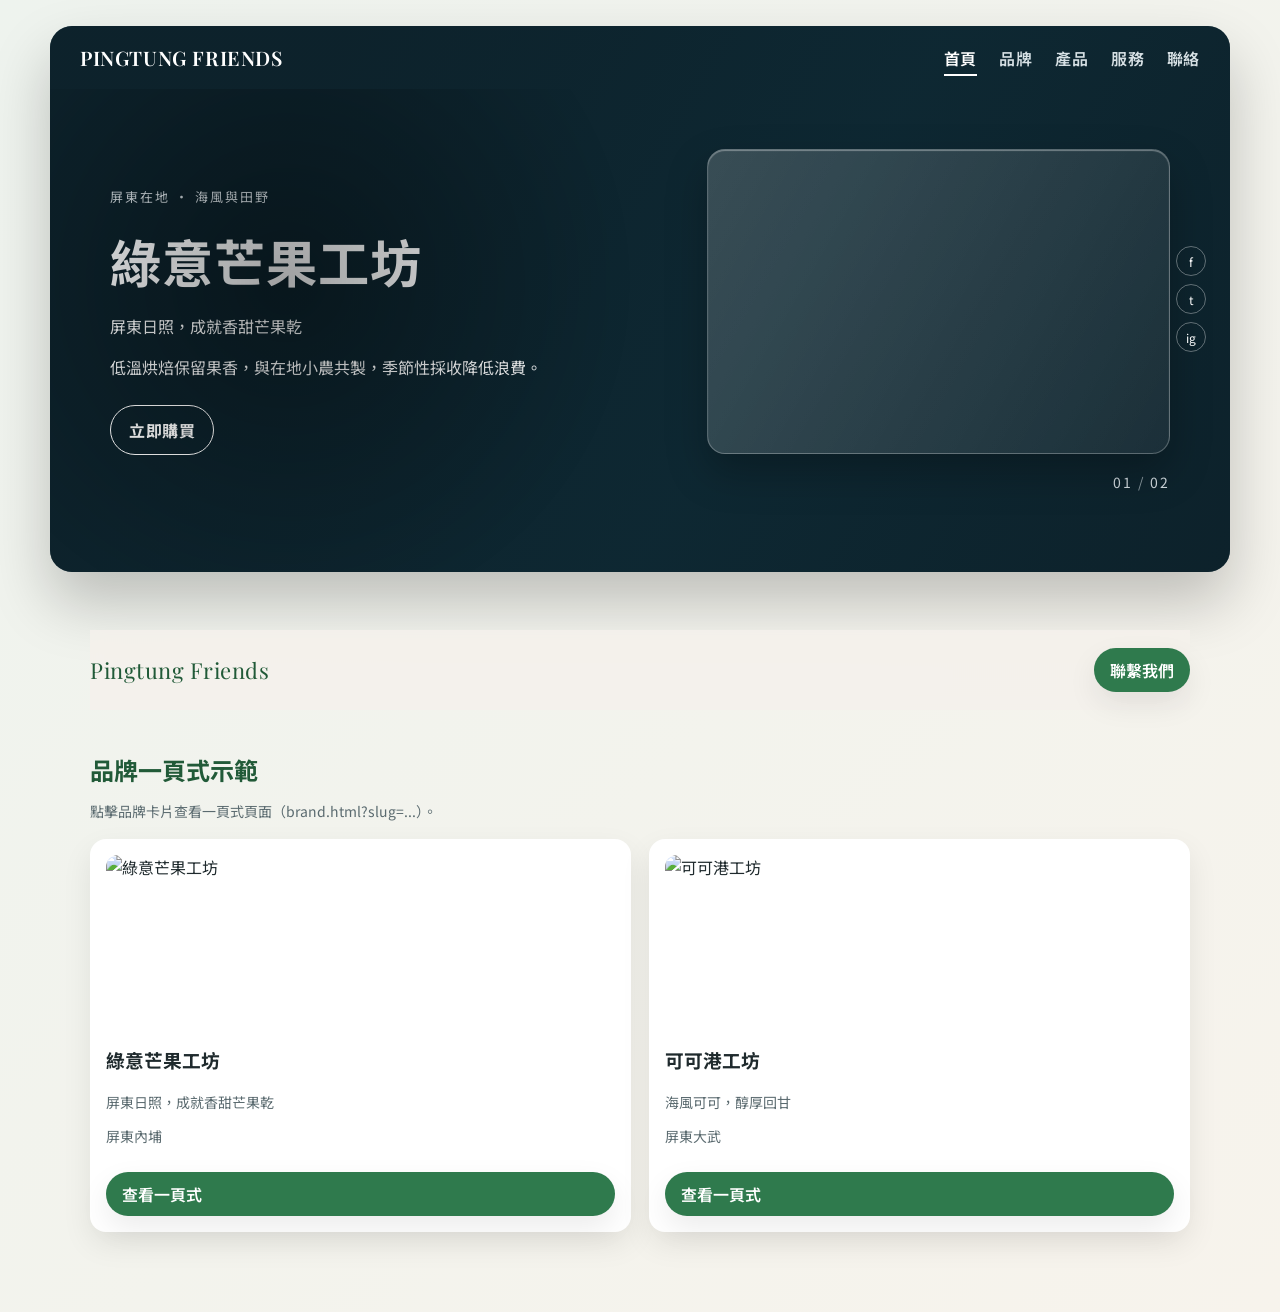
==== index.html @ f51391be "第一版上線" ====
<!DOCTYPE html>
<html lang="zh-Hant">
<head>
  <meta charset="UTF-8" />
  <meta name="viewport" content="width=device-width, initial-scale=1.0" />
  <title>品牌列表｜示範</title>
  <link rel="stylesheet" href="style.css" />
</head>
<body data-page="index">
  <section class="hero-showcase">
    <div class="nav">
      <div class="brand">Pingtung Friends</div>
      <nav>
        <a href="#" class="active">首頁</a>
        <a href="#">品牌</a>
        <a href="#">產品</a>
        <a href="#">服務</a>
        <a href="#">聯絡</a>
      </nav>
      <div class="burger" aria-label="menu"><span></span><span></span><span></span></div>
    </div>
    <div class="hero-shell">
      <div>
        <p class="kicker">屏東在地 · 海風與田野</p>
        <h1 class="hero-brand">品牌名稱</h1>
        <p class="hero-tagline">品牌標語</p>
        <p class="lede hero-story">品牌故事簡述</p>
        <a class="ghost-btn hero-cta" href="#" target="_blank" rel="noopener">立即品嚐</a>
      </div>
      <div>
        <div class="glass-panel">
          <div class="hero-big-text"></div>
        </div>
        <div class="hero-pager">01 <span>/</span> 02</div>
      </div>
    </div>
    <div class="hero-social">
      <a href="#" aria-label="facebook">f</a>
      <a href="#" aria-label="twitter">t</a>
      <a href="#" aria-label="instagram">ig</a>
    </div>
  </section>
  <div class="container">
    <header>
      <div class="logo">Pingtung Friends</div>
      <a class="btn-primary" href="https://line.me">聯繫我們</a>
    </header>

    <section class="section">
      <h2>品牌一頁式示範</h2>
      <p class="small">點擊品牌卡片查看一頁式頁面（brand.html?slug=...）。</p>
      <div class="brand-list"></div>
    </section>
  </div>
  <script src="app.js"></script>
</body>
</html>
---- style.css ----
@import url('https://fonts.googleapis.com/css2?family=Noto+Sans+TC:wght@400;500;700&family=Playfair+Display:wght@600&display=swap');

:root {
  --bg: #f4f1eb;
  --leaf: #2f7a4d;
  --leaf-dark: #215a38;
  --sun: #f7c566;
  --text: #1f2a2d;
  --muted: #5a6a6f;
  --card: #ffffff;
  --shadow: 0 12px 30px rgba(0,0,0,0.08);
}

* { box-sizing: border-box; }

body {
  margin: 0;
  font-family: 'Noto Sans TC', system-ui, -apple-system, sans-serif;
  color: var(--text);
  background: linear-gradient(135deg, #eef3ee 0%, #f7f3ec 100%);
}

.hero-showcase {
  width: min(1180px, 96vw);
  margin: 26px auto;
  border-radius: 22px;
  overflow: hidden;
  position: relative;
  color: var(--hero-text, #f6f8f9);
  box-shadow: 0 30px 60px rgba(0,0,0,0.22);
  background: #0f2f3b;
  --hero-bg: url('https://images.unsplash.com/photo-1507525428034-b723cf961d3e?auto=format&fit=crop&w=1600&q=80');
  --hero-text: #f6f8f9;
  --hero-muted: #cfd8dd;
  --hero-ov-boost: 0;
}

.hero-showcase::before {
  content: '';
  position: absolute;
  inset: 0;
  background-image: var(--hero-bg);
  background-size: cover;
  background-position: center;
  transform: scale(1.02);
  filter: saturate(1.05) contrast(1.05);
}

.hero-showcase::after {
  content: '';
  position: absolute;
  inset: 0;
  background: linear-gradient(
    120deg,
    rgba(12,28,36, calc(0.68 + var(--hero-ov-boost))) 20%,
    rgba(12,28,36, calc(0.38 + var(--hero-ov-boost))) 60%,
    rgba(12,28,36, calc(0.70 + var(--hero-ov-boost)))
  );
}

.hero-showcase .nav {
  position: relative;
  z-index: 2;
  display: flex;
  align-items: center;
  justify-content: space-between;
  padding: 18px 30px;
  color: var(--hero-muted);
  letter-spacing: 0.6px;
  text-transform: uppercase;
  font-weight: 600;
}

.hero-showcase nav a {
  color: #d6e0e4;
  text-decoration: none;
  margin-left: 18px;
  transition: color 0.2s ease;
}

.hero-showcase nav a.active { color: #fff; border-bottom: 2px solid #fff; padding-bottom: 4px; }
.hero-showcase nav a:hover { color: #fff; }

.hero-showcase .brand { font-family: 'Playfair Display', serif; font-size: 20px; color: #fff; }

.hero-shell {
  position: relative;
  z-index: 2;
  display: grid;
  grid-template-columns: 1.1fr 0.9fr;
  gap: 30px;
  padding: 60px 60px 80px;
  align-items: center;
}

.hero-shell::before {
  content: '';
  position: absolute;
  inset: 0;
  background: radial-gradient(circle at 20% 40%, rgba(0,0,0,0.35), transparent 35%);
  pointer-events: none;
  mix-blend-mode: multiply;
}

.glass-panel {
  position: relative;
  padding: 12px 16px;
  border-radius: 18px;
  background: linear-gradient(120deg, rgba(255,255,255,0.18), rgba(255,255,255,0.06));
  border: 1px solid rgba(255,255,255,0.25);
  box-shadow: 0 18px 40px rgba(0,0,0,0.25), inset 0 1px 1px rgba(255,255,255,0.35);
  backdrop-filter: blur(12px) saturate(140%);
}

.hero-shell .kicker {
  text-transform: uppercase;
  letter-spacing: 2px;
  font-size: 13px;
  color: var(--hero-muted);
  margin: 0 0 18px;
}

.hero-shell h1 {
  font-size: clamp(36px, 4vw, 52px);
  letter-spacing: 1px;
  margin: 0 0 16px;
}

.hero-shell .lede {
  margin: 0 0 24px;
  line-height: 1.7;
  color: var(--hero-text);
}

.ghost-btn {
  display: inline-flex;
  align-items: center;
  gap: 10px;
  padding: 12px 18px;
  border: 1.5px solid #fff;
  color: #fff;
  text-decoration: none;
  border-radius: 999px;
  font-weight: 700;
  letter-spacing: 0.5px;
  transition: all 0.2s ease;
}

.ghost-btn:hover { background: rgba(255,255,255,0.08); }

.hero-big-text {
  font-size: clamp(58px, 8vw, 98px);
  font-weight: 800;
  line-height: 0.95;
  text-align: right;
  letter-spacing: 1px;
}

.hero-big-text span {
  display: block;
  background-image: var(--hero-bg);
  background-size: cover;
  background-position: center;
  -webkit-background-clip: text;
  color: transparent;
  filter: drop-shadow(0 0 8px rgba(0,0,0,0.35));
  mix-blend-mode: screen;
}

.hero-pager {
  margin-top: 18px;
  color: var(--hero-muted);
  font-size: 14px;
  letter-spacing: 2px;
  text-align: right;
}

.hero-pager span { opacity: 0.6; }

.hero-social {
  position: absolute;
  right: 24px;
  top: 50%;
  transform: translateY(-50%);
  display: grid;
  gap: 8px;
  z-index: 2;
}

.hero-social a {
  width: 30px;
  height: 30px;
  border-radius: 50%;
  border: 1px solid rgba(255,255,255,0.35);
  color: #fff;
  display: grid;
  place-items: center;
  text-decoration: none;
  font-size: 12px;
  transition: background 0.2s ease, color 0.2s ease;
}

.hero-social a:hover { background: rgba(255,255,255,0.18); color: #fff; }

.hero-showcase.hero-bright {
  --hero-ov-boost: 0.18;
}

.burger { display: none; gap: 4px; flex-direction: column; cursor: pointer; }
.burger span { width: 20px; height: 2px; background: #fff; display: block; }

@media (max-width: 900px) {
  .hero-shell { grid-template-columns: 1fr; padding: 48px 32px 70px; }
  .hero-big-text { text-align: left; }
  .hero-social { right: 16px; top: auto; bottom: 24px; transform: none; grid-auto-flow: column; }
  .hero-showcase nav { display: none; }
  .burger { display: flex; }
}

@media (max-width: 560px) {
  .hero-showcase { border-radius: 14px; }
  .hero-shell { padding: 42px 24px 60px; }
  .hero-shell h1 { font-size: 34px; }
  .hero-big-text { font-size: 64px; }
}

.container {
  width: min(1100px, 92vw);
  margin: 0 auto;
  padding: 32px 0 80px;
}

header {
  padding: 18px 0;
  display: flex;
  justify-content: space-between;
  align-items: center;
  position: sticky;
  top: 0;
  background: rgba(244, 241, 235, 0.9);
  backdrop-filter: blur(6px);
  z-index: 10;
}

.logo {
  font-family: 'Playfair Display', serif;
  font-size: 22px;
  letter-spacing: 0.5px;
  color: var(--leaf-dark);
}

.btn-primary {
  background: var(--leaf);
  color: #fff;
  padding: 10px 16px;
  border-radius: 999px;
  text-decoration: none;
  font-weight: 600;
  box-shadow: var(--shadow);
}

.hero {
  position: relative;
  border-radius: 20px;
  overflow: hidden;
  min-height: 320px;
  display: grid;
  grid-template-columns: 1.1fr 0.9fr;
  align-items: center;
  background: #d7e7d7;
  --hero-text: #fff;
  --hero-muted: #e7edf0;
  --hero-ov-boost: 0;
}

.hero::before {
  content: '';
  position: absolute;
  inset: 0;
  background: linear-gradient(
    120deg,
    rgba(33,90,56, calc(0.72 + var(--hero-ov-boost))) ,
    rgba(33,90,56, calc(0.28 + var(--hero-ov-boost)))
  );
}

.hero img {
  position: absolute;
  inset: 0;
  width: 100%;
  height: 100%;
  object-fit: cover;
}

.hero .content {
  position: relative;
  color: var(--hero-text);
  padding: 38px;
  max-width: 620px;
  width: 100%;
}

.hero h1 {
  margin: 0 0 12px;
  font-size: 40px;
  letter-spacing: 1px;
}

.hero p { margin: 0 0 16px; font-size: 18px; line-height: 1.6; }

.hero .big-text {
  font-size: clamp(52px, 7vw, 86px);
  font-weight: 800;
  line-height: 0.95;
  text-align: right;
}

.hero .big-text span {
  display: block;
  color: var(--hero-text);
  letter-spacing: 1px;
  filter: drop-shadow(0 0 6px rgba(0,0,0,0.28));
}

.hero .content::before {
  content: '';
  position: absolute;
  inset: 0;
  background: radial-gradient(circle at 20% 40%, rgba(0,0,0,0.28), transparent 38%);
  pointer-events: none;
  mix-blend-mode: multiply;
}

.hero.hero-bright {
  --hero-ov-boost: 0.25;
}

.badges {
  display: flex;
  gap: 10px;
  flex-wrap: wrap;
}

.badge {
  background: rgba(255,255,255,0.12);
  color: #fff;
  padding: 6px 12px;
  border-radius: 999px;
  font-size: 13px;
  border: 1px solid rgba(255,255,255,0.25);
}

.section {
  margin-top: 42px;
}

.section h2 {
  font-size: 24px;
  margin-bottom: 12px;
  color: var(--leaf-dark);
}

.grid {
  display: grid;
  grid-template-columns: repeat(auto-fit, minmax(240px, 1fr));
  gap: 16px;
}

.card {
  background: var(--card);
  border-radius: 16px;
  padding: 16px;
  box-shadow: var(--shadow);
}

.card img {
  width: 100%;
  height: 160px;
  object-fit: cover;
  border-radius: 12px;
}

.card h3 { margin: 12px 0 8px; font-size: 18px; }

.card p { margin: 0 0 8px; color: var(--muted); line-height: 1.5; }

.price { font-weight: 700; color: var(--leaf-dark); }

.video-list { display: grid; gap: 12px; }

.video-item { padding: 12px; background: #fff; border-radius: 12px; box-shadow: var(--shadow); }

.video-item a { color: var(--leaf-dark); font-weight: 600; text-decoration: none; }

.faq-item { padding: 12px 14px; background: #fff; border-radius: 12px; box-shadow: var(--shadow); margin-bottom: 8px; }

.faq-item strong { display: block; margin-bottom: 6px; color: var(--leaf-dark); }

.footer-cta {
  position: fixed;
  bottom: 16px;
  right: 16px;
  background: var(--leaf);
  color: #fff;
  padding: 14px 18px;
  border-radius: 14px;
  text-decoration: none;
  font-weight: 700;
  box-shadow: var(--shadow);
}

.brand-list {
  display: grid;
  grid-template-columns: repeat(auto-fit, minmax(260px, 1fr));
  gap: 18px;
  margin-top: 18px;
}

.brand-card {
  background: #fff;
  border-radius: 16px;
  padding: 16px;
  box-shadow: var(--shadow);
  display: grid;
  gap: 12px;
}

.brand-card img { width: 100%; height: 160px; object-fit: cover; border-radius: 12px; }

.small { color: var(--muted); font-size: 14px; }

@media (max-width: 640px) {
  .hero h1 { font-size: 30px; }
  .hero { grid-template-columns: 1fr; }
  .hero .big-text { text-align: left; font-size: 56px; }
  header { position: sticky; padding: 12px 0; }
  .container { padding: 20px 0 70px; }
  .grid { grid-template-columns: repeat(auto-fit, minmax(200px, 1fr)); }
}
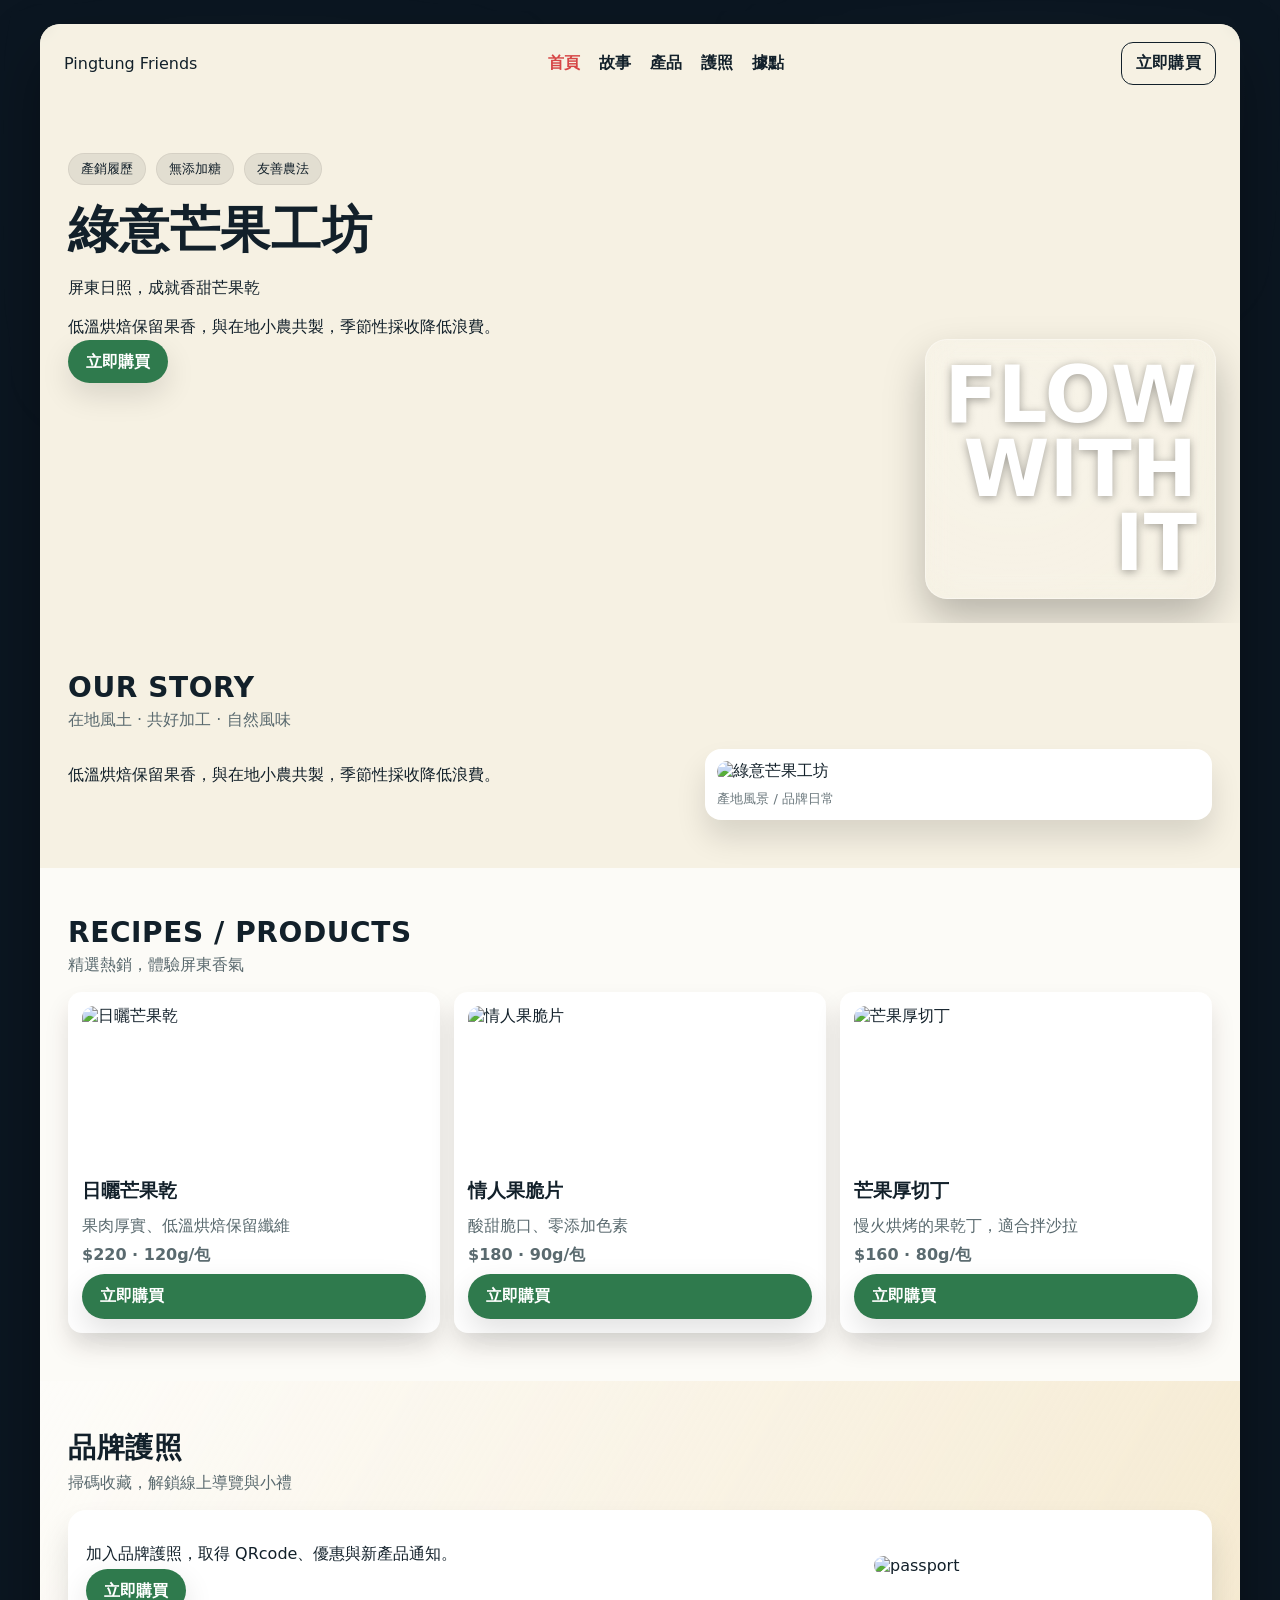
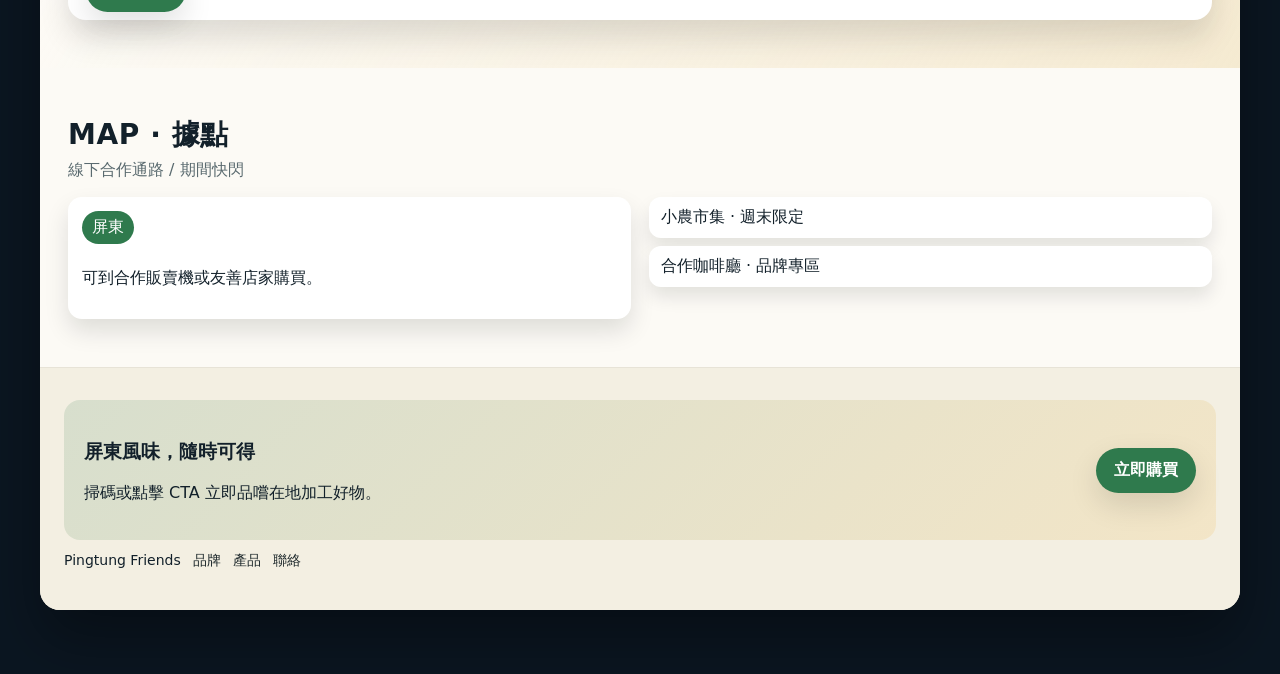
==== commit 3d9a90cc: "改成單品牌長卷式 Landing Page，套用植物裝飾、紙質感與 liquid glass 文字背板 * index.html: 全新結構（Hero + Story + 精選產品最多 3 項 + 護" ====
--- a/index.html
+++ b/index.html
@@ -6,51 +6,107 @@
   <title>品牌列表｜示範</title>
   <link rel="stylesheet" href="style.css" />
 </head>
-<body data-page="index">
-  <section class="hero-showcase">
-    <div class="nav">
-      <div class="brand">Pingtung Friends</div>
+<body data-page="landing">
+  <div class="page-bg"></div>
+  <div class="page-shell">
+    <img class="leaf-decor leaf-left" src="https://images.unsplash.com/photo-1501004318641-b39e6451bec6?auto=format&fit=crop&w=600&q=60" alt="" />
+    <img class="leaf-decor leaf-right" src="https://images.unsplash.com/photo-1501004318641-b39e6451bec6?auto=format&fit=crop&w=600&q=60" alt="" />
+    <img class="leaf-decor leaf-top" src="https://images.unsplash.com/photo-1501004318641-b39e6451bec6?auto=format&fit=crop&w=400&q=60" alt="" />
+    <header class="lp-nav">
+      <div class="logo">Pingtung Friends</div>
       <nav>
         <a href="#" class="active">首頁</a>
+        <a href="#story">故事</a>
+        <a href="#products">產品</a>
+        <a href="#passport">護照</a>
+        <a href="#map">據點</a>
+      </nav>
+      <a class="ghost-btn hero-cta" href="#" target="_blank" rel="noopener">立即行動</a>
+    </header>
+
+    <section class="lp-hero">
+      <div class="hero-bg" aria-hidden="true"></div>
+      <div class="hero-content">
+        <div class="hero-badges"></div>
+        <h1 class="hero-brand">品牌名稱</h1>
+        <p class="hero-tagline">品牌標語</p>
+        <p class="hero-story">品牌故事簡述</p>
+        <a class="btn-primary hero-cta" href="#" target="_blank" rel="noopener">立即品嚐</a>
+      </div>
+      <div class="hero-glass">
+        <div class="hero-big-text"></div>
+      </div>
+    </section>
+
+    <section id="story" class="lp-section story-section">
+      <div class="section-head">
+        <h2>OUR STORY</h2>
+        <p class="small">在地風土 · 共好加工 · 自然風味</p>
+      </div>
+      <div class="story-grid">
+        <p class="story-text"></p>
+        <div class="story-card">
+          <img class="story-img" alt="story" />
+          <div class="story-note">產地風景 / 品牌日常</div>
+        </div>
+      </div>
+    </section>
+
+    <section id="products" class="lp-section recipes-section">
+      <div class="section-head">
+        <h2>RECIPES / PRODUCTS</h2>
+        <p class="small">精選熱銷，體驗屏東香氣</p>
+      </div>
+      <div class="product-grid"></div>
+    </section>
+
+    <section id="passport" class="lp-section passport-section">
+      <div class="section-head">
+        <h2>品牌護照</h2>
+        <p class="small">掃碼收藏，解鎖線上導覽與小禮</p>
+      </div>
+      <div class="passport-card">
+        <div>
+          <p>加入品牌護照，取得 QRcode、優惠與新產品通知。</p>
+          <a class="btn-primary hero-cta" href="#" target="_blank" rel="noopener">領取護照</a>
+        </div>
+        <img class="passport-img" alt="passport" />
+      </div>
+    </section>
+
+    <section id="map" class="lp-section map-section">
+      <div class="section-head">
+        <h2>MAP · 據點</h2>
+        <p class="small">線下合作通路 / 期間快閃</p>
+      </div>
+      <div class="map-grid">
+        <div class="map-spot">
+          <div class="map-pin">屏東</div>
+          <p>可到合作販賣機或友善店家購買。</p>
+        </div>
+        <div class="map-list">
+          <div class="map-item">小農市集 · 週末限定</div>
+          <div class="map-item">合作咖啡廳 · 品牌專區</div>
+        </div>
+      </div>
+    </section>
+
+    <footer class="lp-footer">
+      <div class="footer-banner">
+        <div>
+          <div class="footer-badges hero-badges"></div>
+          <h3 class="footer-title">屏東風味，隨時可得</h3>
+          <p class="footer-text">掃碼或點擊 CTA 立即品嚐在地加工好物。</p>
+        </div>
+        <a class="btn-primary hero-cta" href="#" target="_blank" rel="noopener">立刻前往</a>
+      </div>
+      <div class="footer-nav">
+        <span>Pingtung Friends</span>
         <a href="#">品牌</a>
         <a href="#">產品</a>
-        <a href="#">服務</a>
         <a href="#">聯絡</a>
-      </nav>
-      <div class="burger" aria-label="menu"><span></span><span></span><span></span></div>
-    </div>
-    <div class="hero-shell">
-      <div>
-        <p class="kicker">屏東在地 · 海風與田野</p>
-        <h1 class="hero-brand">品牌名稱</h1>
-        <p class="hero-tagline">品牌標語</p>
-        <p class="lede hero-story">品牌故事簡述</p>
-        <a class="ghost-btn hero-cta" href="#" target="_blank" rel="noopener">立即品嚐</a>
       </div>
-      <div>
-        <div class="glass-panel">
-          <div class="hero-big-text"></div>
-        </div>
-        <div class="hero-pager">01 <span>/</span> 02</div>
-      </div>
-    </div>
-    <div class="hero-social">
-      <a href="#" aria-label="facebook">f</a>
-      <a href="#" aria-label="twitter">t</a>
-      <a href="#" aria-label="instagram">ig</a>
-    </div>
-  </section>
-  <div class="container">
-    <header>
-      <div class="logo">Pingtung Friends</div>
-      <a class="btn-primary" href="https://line.me">聯繫我們</a>
-    </header>
-
-    <section class="section">
-      <h2>品牌一頁式示範</h2>
-      <p class="small">點擊品牌卡片查看一頁式頁面（brand.html?slug=...）。</p>
-      <div class="brand-list"></div>
-    </section>
+    </footer>
   </div>
   <script src="app.js"></script>
 </body>
--- a/style.css
+++ b/style.css
@@ -1,14 +1,11 @@
-@import url('https://fonts.googleapis.com/css2?family=Noto+Sans+TC:wght@400;500;700&family=Playfair+Display:wght@600&display=swap');
-
 :root {
-  --bg: #f4f1eb;
-  --leaf: #2f7a4d;
-  --leaf-dark: #215a38;
-  --sun: #f7c566;
-  --text: #1f2a2d;
+  --bg: #0b1621;
+  --paper: #f6f1e3;
+  --ink: #12202a;
   --muted: #5a6a6f;
-  --card: #ffffff;
-  --shadow: 0 12px 30px rgba(0,0,0,0.08);
+  --accent: #f29f05;
+  --accent-red: #d64545;
+  --accent-green: #2f7a4d;
 }
 
 * { box-sizing: border-box; }
@@ -16,274 +13,259 @@
 body {
   margin: 0;
   font-family: 'Noto Sans TC', system-ui, -apple-system, sans-serif;
-  color: var(--text);
-  background: linear-gradient(135deg, #eef3ee 0%, #f7f3ec 100%);
-}
-
-.hero-showcase {
-  width: min(1180px, 96vw);
-  margin: 26px auto;
-  border-radius: 22px;
+  color: var(--ink);
+  background: var(--bg);
+}
+
+.page-bg {
+  position: fixed;
+  inset: 0;
+  background:
+    radial-gradient(circle at 20% 20%, rgba(255,255,255,0.04), transparent 35%),
+    radial-gradient(circle at 80% 10%, rgba(255,255,255,0.05), transparent 30%),
+    url('https://images.unsplash.com/photo-1441974231531-c6227db76b6e?auto=format&fit=crop&w=1600&q=80') center/cover no-repeat;
+  filter: blur(12px) saturate(1.1);
+  opacity: 0.35;
+  z-index: 0;
+}
+
+.page-shell {
+  position: relative;
+  z-index: 1;
+  width: min(1200px, 96vw);
+  margin: 24px auto 64px;
+  background: var(--paper);
+  border-radius: 20px;
+  box-shadow: 0 30px 60px rgba(0,0,0,0.35);
   overflow: hidden;
-  position: relative;
-  color: var(--hero-text, #f6f8f9);
-  box-shadow: 0 30px 60px rgba(0,0,0,0.22);
-  background: #0f2f3b;
-  --hero-bg: url('https://images.unsplash.com/photo-1507525428034-b723cf961d3e?auto=format&fit=crop&w=1600&q=80');
-  --hero-text: #f6f8f9;
-  --hero-muted: #cfd8dd;
-  --hero-ov-boost: 0;
-}
-
-.hero-showcase::before {
+}
+
+.lp-nav {
+  display: flex;
+  align-items: center;
+  justify-content: space-between;
+  padding: 18px 24px;
+  position: sticky;
+  top: 0;
+  background: rgba(246,241,227,0.92);
+  backdrop-filter: blur(6px);
+  z-index: 5;
+}
+
+.lp-nav nav a {
+  text-decoration: none;
+  color: var(--ink);
+  margin-left: 14px;
+  font-weight: 600;
+}
+.lp-nav nav a.active { color: var(--accent-red); }
+
+.ghost-btn {
+  display: inline-flex;
+  align-items: center;
+  gap: 8px;
+  padding: 10px 14px;
+  border: 1.5px solid var(--ink);
+  color: var(--ink);
+  text-decoration: none;
+  border-radius: 12px;
+  font-weight: 700;
+  letter-spacing: 0.3px;
+  transition: all 0.2s ease;
+}
+.ghost-btn:hover { background: rgba(0,0,0,0.06); }
+
+.lp-hero {
+  position: relative;
+  min-height: 520px;
+  padding: 50px 28px 60px;
+  color: var(--ink);
+  overflow: hidden;
+}
+.lp-hero .hero-bg {
+  position: absolute;
+  inset: 0;
+  background-image: var(--hero-bg, url('https://images.unsplash.com/photo-1470337458703-46ad1756a187?auto=format&fit=crop&w=1600&q=80'));
+  background-size: cover;
+  background-position: center;
+  filter: saturate(1.1);
+  opacity: 0.9;
+}
+.lp-hero::before {
   content: '';
   position: absolute;
   inset: 0;
-  background-image: var(--hero-bg);
-  background-size: cover;
-  background-position: center;
-  transform: scale(1.02);
-  filter: saturate(1.05) contrast(1.05);
-}
-
-.hero-showcase::after {
-  content: '';
+  background: linear-gradient(120deg, rgba(246,241,227,0.9), rgba(246,241,227,0.6) 55%, rgba(246,241,227,0.4));
+}
+.lp-hero .hero-content {
+  position: relative;
+  max-width: 560px;
+  z-index: 2;
+}
+.hero-badges {
+  display: flex;
+  gap: 10px;
+  flex-wrap: wrap;
+  margin-bottom: 12px;
+}
+.hero-badges .badge {
+  background: rgba(0,0,0,0.08);
+  color: var(--ink);
+  padding: 6px 12px;
+  border-radius: 999px;
+  font-size: 13px;
+  border: 1px solid rgba(0,0,0,0.06);
+}
+.lp-hero h1 {
+  font-size: clamp(36px, 5vw, 50px);
+  margin: 0 0 10px;
+  letter-spacing: 0.8px;
+}
+.lp-hero p { margin: 0 0 12px; line-height: 1.7; }
+
+.btn-primary {
+  background: var(--accent-green);
+  color: #fff;
+  padding: 12px 18px;
+  border-radius: 999px;
+  text-decoration: none;
+  font-weight: 700;
+  box-shadow: 0 12px 30px rgba(0,0,0,0.12);
+}
+
+.hero-glass {
   position: absolute;
-  inset: 0;
-  background: linear-gradient(
-    120deg,
-    rgba(12,28,36, calc(0.68 + var(--hero-ov-boost))) 20%,
-    rgba(12,28,36, calc(0.38 + var(--hero-ov-boost))) 60%,
-    rgba(12,28,36, calc(0.70 + var(--hero-ov-boost)))
-  );
-}
-
-.hero-showcase .nav {
-  position: relative;
+  right: 24px;
+  bottom: 24px;
+  max-width: 300px;
+  padding: 18px;
+  border-radius: 22px;
+  background: radial-gradient(circle at 30% 30%, rgba(255,255,255,0.2), rgba(255,255,255,0.05));
+  backdrop-filter: blur(14px);
+  border: 1px solid rgba(255,255,255,0.35);
+  box-shadow: 0 20px 40px rgba(0,0,0,0.25);
   z-index: 2;
-  display: flex;
-  align-items: center;
-  justify-content: space-between;
-  padding: 18px 30px;
-  color: var(--hero-muted);
-  letter-spacing: 0.6px;
-  text-transform: uppercase;
-  font-weight: 600;
-}
-
-.hero-showcase nav a {
-  color: #d6e0e4;
-  text-decoration: none;
-  margin-left: 18px;
-  transition: color 0.2s ease;
-}
-
-.hero-showcase nav a.active { color: #fff; border-bottom: 2px solid #fff; padding-bottom: 4px; }
-.hero-showcase nav a:hover { color: #fff; }
-
-.hero-showcase .brand { font-family: 'Playfair Display', serif; font-size: 20px; color: #fff; }
-
-.hero-shell {
-  position: relative;
-  z-index: 2;
-  display: grid;
-  grid-template-columns: 1.1fr 0.9fr;
-  gap: 30px;
-  padding: 60px 60px 80px;
-  align-items: center;
-}
-
-.hero-shell::before {
-  content: '';
-  position: absolute;
-  inset: 0;
-  background: radial-gradient(circle at 20% 40%, rgba(0,0,0,0.35), transparent 35%);
-  pointer-events: none;
-  mix-blend-mode: multiply;
-}
-
-.glass-panel {
-  position: relative;
-  padding: 12px 16px;
-  border-radius: 18px;
-  background: linear-gradient(120deg, rgba(255,255,255,0.18), rgba(255,255,255,0.06));
-  border: 1px solid rgba(255,255,255,0.25);
-  box-shadow: 0 18px 40px rgba(0,0,0,0.25), inset 0 1px 1px rgba(255,255,255,0.35);
-  backdrop-filter: blur(12px) saturate(140%);
-}
-
-.hero-shell .kicker {
-  text-transform: uppercase;
-  letter-spacing: 2px;
-  font-size: 13px;
-  color: var(--hero-muted);
-  margin: 0 0 18px;
-}
-
-.hero-shell h1 {
-  font-size: clamp(36px, 4vw, 52px);
-  letter-spacing: 1px;
-  margin: 0 0 16px;
-}
-
-.hero-shell .lede {
-  margin: 0 0 24px;
-  line-height: 1.7;
-  color: var(--hero-text);
-}
-
-.ghost-btn {
-  display: inline-flex;
-  align-items: center;
-  gap: 10px;
-  padding: 12px 18px;
-  border: 1.5px solid #fff;
-  color: #fff;
-  text-decoration: none;
-  border-radius: 999px;
-  font-weight: 700;
-  letter-spacing: 0.5px;
-  transition: all 0.2s ease;
-}
-
-.ghost-btn:hover { background: rgba(255,255,255,0.08); }
-
+}
 .hero-big-text {
-  font-size: clamp(58px, 8vw, 98px);
+  font-size: clamp(48px, 7vw, 78px);
   font-weight: 800;
   line-height: 0.95;
   text-align: right;
-  letter-spacing: 1px;
-}
-
-.hero-big-text span {
-  display: block;
-  background-image: var(--hero-bg);
-  background-size: cover;
-  background-position: center;
-  -webkit-background-clip: text;
-  color: transparent;
-  filter: drop-shadow(0 0 8px rgba(0,0,0,0.35));
-  mix-blend-mode: screen;
-}
-
-.hero-pager {
+  color: #fff;
+  text-shadow: 0 2px 10px rgba(0,0,0,0.35);
+}
+.hero-big-text span { display: block; }
+
+.lp-section { padding: 48px 28px; position: relative; }
+.section-head h2 { margin: 0; font-size: 28px; letter-spacing: 0.6px; }
+.section-head .small { margin-top: 6px; color: var(--muted); }
+
+.story-grid {
+  display: grid;
+  grid-template-columns: 1.1fr 0.9fr;
+  gap: 18px;
   margin-top: 18px;
-  color: var(--hero-muted);
-  font-size: 14px;
-  letter-spacing: 2px;
-  text-align: right;
-}
-
-.hero-pager span { opacity: 0.6; }
-
-.hero-social {
-  position: absolute;
-  right: 24px;
-  top: 50%;
-  transform: translateY(-50%);
+}
+.story-card {
+  background: #fff;
+  border-radius: 16px;
+  padding: 12px;
+  box-shadow: 0 18px 30px rgba(0,0,0,0.12);
+}
+.story-img { width: 100%; border-radius: 12px; object-fit: cover; height: 220px; }
+.story-note { margin-top: 8px; font-size: 13px; color: #6a777c; }
+
+.recipes-section { background: rgba(255,255,255,0.7); }
+.product-grid {
+  display: grid;
+  grid-template-columns: repeat(auto-fit, minmax(240px, 1fr));
+  gap: 14px;
+  margin-top: 16px;
+}
+.card {
+  background: #fff;
+  border-radius: 14px;
+  padding: 14px;
+  box-shadow: 0 14px 24px rgba(0,0,0,0.12);
   display: grid;
   gap: 8px;
-  z-index: 2;
-}
-
-.hero-social a {
-  width: 30px;
-  height: 30px;
-  border-radius: 50%;
-  border: 1px solid rgba(255,255,255,0.35);
-  color: #fff;
-  display: grid;
-  place-items: center;
-  text-decoration: none;
-  font-size: 12px;
-  transition: background 0.2s ease, color 0.2s ease;
-}
-
-.hero-social a:hover { background: rgba(255,255,255,0.18); color: #fff; }
-
-.hero-showcase.hero-bright {
-  --hero-ov-boost: 0.18;
-}
-
-.burger { display: none; gap: 4px; flex-direction: column; cursor: pointer; }
-.burger span { width: 20px; height: 2px; background: #fff; display: block; }
-
-@media (max-width: 900px) {
-  .hero-shell { grid-template-columns: 1fr; padding: 48px 32px 70px; }
-  .hero-big-text { text-align: left; }
-  .hero-social { right: 16px; top: auto; bottom: 24px; transform: none; grid-auto-flow: column; }
-  .hero-showcase nav { display: none; }
-  .burger { display: flex; }
-}
-
-@media (max-width: 560px) {
-  .hero-showcase { border-radius: 14px; }
-  .hero-shell { padding: 42px 24px 60px; }
-  .hero-shell h1 { font-size: 34px; }
-  .hero-big-text { font-size: 64px; }
-}
-
-.container {
-  width: min(1100px, 92vw);
-  margin: 0 auto;
-  padding: 32px 0 80px;
-}
-
-header {
-  padding: 18px 0;
+}
+.card img { width: 100%; height: 160px; object-fit: cover; border-radius: 12px; }
+.card h3 { margin: 4px 0; }
+.card p { margin: 0; color: #5a6a6f; }
+.price { color: var(--accent-green); font-weight: 700; }
+
+.passport-section { background: linear-gradient(120deg, rgba(255,255,255,0.8), rgba(242,159,5,0.08)); }
+.passport-card {
+  margin-top: 16px;
+  padding: 18px;
+  background: #fff;
+  border-radius: 18px;
+  display: grid;
+  grid-template-columns: 1fr 1fr;
+  gap: 16px;
+  align-items: center;
+  box-shadow: 0 18px 30px rgba(0,0,0,0.12);
+}
+.passport-img { width: 100%; max-width: 320px; border-radius: 12px; justify-self: end; }
+
+.map-section { background: rgba(255,255,255,0.65); }
+.map-grid { display: grid; grid-template-columns: 1fr 1fr; gap: 18px; margin-top: 14px; }
+.map-spot {
+  padding: 14px;
+  background: #fff;
+  border-radius: 14px;
+  box-shadow: 0 12px 24px rgba(0,0,0,0.12);
+}
+.map-pin {
+  display: inline-block;
+  background: var(--accent-green);
+  color: #fff;
+  padding: 6px 10px;
+  border-radius: 999px;
+  margin-bottom: 8px;
+}
+.map-list .map-item {
+  background: #fff;
+  padding: 10px 12px;
+  border-radius: 12px;
+  margin-bottom: 8px;
+  box-shadow: 0 10px 18px rgba(0,0,0,0.1);
+}
+
+.lp-footer {
+  padding: 32px 24px 40px;
+  background: #f3efe2;
+  border-top: 1px solid rgba(0,0,0,0.05);
+}
+.footer-banner {
   display: flex;
+  align-items: center;
   justify-content: space-between;
-  align-items: center;
-  position: sticky;
-  top: 0;
-  background: rgba(244, 241, 235, 0.9);
-  backdrop-filter: blur(6px);
-  z-index: 10;
-}
-
-.logo {
-  font-family: 'Playfair Display', serif;
-  font-size: 22px;
-  letter-spacing: 0.5px;
-  color: var(--leaf-dark);
-}
-
-.btn-primary {
-  background: var(--leaf);
-  color: #fff;
-  padding: 10px 16px;
-  border-radius: 999px;
-  text-decoration: none;
-  font-weight: 600;
-  box-shadow: var(--shadow);
-}
-
+  gap: 16px;
+  background: linear-gradient(135deg, rgba(47,122,77,0.14), rgba(242,159,5,0.12));
+  padding: 20px;
+  border-radius: 16px;
+}
+.footer-nav { display: flex; gap: 12px; margin-top: 12px; font-size: 14px; }
+.footer-nav a { color: #1f2a2d; text-decoration: none; }
+
+.leaf-decor { position: absolute; pointer-events: none; opacity: 0.6; }
+.leaf-left { left: -60px; top: 30%; width: 180px; }
+.leaf-right { right: -60px; bottom: 20%; width: 200px; transform: rotate(14deg); }
+.leaf-top { right: 10%; top: -40px; width: 120px; opacity: 0.4; }
+
+/* Brand page legacy hero */
 .hero {
   position: relative;
-  border-radius: 20px;
+  border-radius: 18px;
   overflow: hidden;
   min-height: 320px;
   display: grid;
   grid-template-columns: 1.1fr 0.9fr;
   align-items: center;
   background: #d7e7d7;
-  --hero-text: #fff;
-  --hero-muted: #e7edf0;
-  --hero-ov-boost: 0;
-}
-
-.hero::before {
-  content: '';
-  position: absolute;
-  inset: 0;
-  background: linear-gradient(
-    120deg,
-    rgba(33,90,56, calc(0.72 + var(--hero-ov-boost))) ,
-    rgba(33,90,56, calc(0.28 + var(--hero-ov-boost)))
-  );
-}
-
+}
 .hero img {
   position: absolute;
   inset: 0;
@@ -291,149 +273,41 @@
   height: 100%;
   object-fit: cover;
 }
-
 .hero .content {
   position: relative;
-  color: var(--hero-text);
-  padding: 38px;
+  color: #fff;
+  padding: 32px;
   max-width: 620px;
   width: 100%;
-}
-
-.hero h1 {
-  margin: 0 0 12px;
-  font-size: 40px;
-  letter-spacing: 1px;
-}
-
-.hero p { margin: 0 0 16px; font-size: 18px; line-height: 1.6; }
-
+  background: linear-gradient(120deg, rgba(0,0,0,0.55), rgba(0,0,0,0.2));
+}
+.hero h1 { margin: 0 0 12px; font-size: 36px; letter-spacing: 1px; }
+.hero p { margin: 0 0 12px; font-size: 18px; line-height: 1.6; }
 .hero .big-text {
   font-size: clamp(52px, 7vw, 86px);
   font-weight: 800;
   line-height: 0.95;
   text-align: right;
-}
-
-.hero .big-text span {
-  display: block;
-  color: var(--hero-text);
-  letter-spacing: 1px;
-  filter: drop-shadow(0 0 6px rgba(0,0,0,0.28));
-}
-
-.hero .content::before {
-  content: '';
-  position: absolute;
-  inset: 0;
-  background: radial-gradient(circle at 20% 40%, rgba(0,0,0,0.28), transparent 38%);
-  pointer-events: none;
-  mix-blend-mode: multiply;
-}
-
-.hero.hero-bright {
-  --hero-ov-boost: 0.25;
-}
-
-.badges {
-  display: flex;
-  gap: 10px;
-  flex-wrap: wrap;
-}
-
-.badge {
-  background: rgba(255,255,255,0.12);
-  color: #fff;
-  padding: 6px 12px;
-  border-radius: 999px;
-  font-size: 13px;
-  border: 1px solid rgba(255,255,255,0.25);
-}
-
-.section {
-  margin-top: 42px;
-}
-
-.section h2 {
-  font-size: 24px;
-  margin-bottom: 12px;
-  color: var(--leaf-dark);
-}
-
-.grid {
-  display: grid;
-  grid-template-columns: repeat(auto-fit, minmax(240px, 1fr));
-  gap: 16px;
-}
-
-.card {
-  background: var(--card);
-  border-radius: 16px;
-  padding: 16px;
-  box-shadow: var(--shadow);
-}
-
-.card img {
-  width: 100%;
-  height: 160px;
-  object-fit: cover;
-  border-radius: 12px;
-}
-
-.card h3 { margin: 12px 0 8px; font-size: 18px; }
-
-.card p { margin: 0 0 8px; color: var(--muted); line-height: 1.5; }
-
-.price { font-weight: 700; color: var(--leaf-dark); }
-
+  color: #fff;
+  text-shadow: 0 2px 10px rgba(0,0,0,0.3);
+}
+
+/* Legacy utility styles kept */
 .video-list { display: grid; gap: 12px; }
-
-.video-item { padding: 12px; background: #fff; border-radius: 12px; box-shadow: var(--shadow); }
-
-.video-item a { color: var(--leaf-dark); font-weight: 600; text-decoration: none; }
-
-.faq-item { padding: 12px 14px; background: #fff; border-radius: 12px; box-shadow: var(--shadow); margin-bottom: 8px; }
-
-.faq-item strong { display: block; margin-bottom: 6px; color: var(--leaf-dark); }
-
-.footer-cta {
-  position: fixed;
-  bottom: 16px;
-  right: 16px;
-  background: var(--leaf);
-  color: #fff;
-  padding: 14px 18px;
-  border-radius: 14px;
-  text-decoration: none;
-  font-weight: 700;
-  box-shadow: var(--shadow);
-}
-
-.brand-list {
-  display: grid;
-  grid-template-columns: repeat(auto-fit, minmax(260px, 1fr));
-  gap: 18px;
-  margin-top: 18px;
-}
-
-.brand-card {
-  background: #fff;
-  border-radius: 16px;
-  padding: 16px;
-  box-shadow: var(--shadow);
-  display: grid;
-  gap: 12px;
-}
-
-.brand-card img { width: 100%; height: 160px; object-fit: cover; border-radius: 12px; }
-
-.small { color: var(--muted); font-size: 14px; }
-
-@media (max-width: 640px) {
-  .hero h1 { font-size: 30px; }
-  .hero { grid-template-columns: 1fr; }
-  .hero .big-text { text-align: left; font-size: 56px; }
-  header { position: sticky; padding: 12px 0; }
-  .container { padding: 20px 0 70px; }
-  .grid { grid-template-columns: repeat(auto-fit, minmax(200px, 1fr)); }
-}
+.video-item { padding: 12px; background: #fff; border-radius: 12px; box-shadow: 0 8px 18px rgba(0,0,0,0.12); }
+.video-item a { color: var(--accent-green); font-weight: 600; text-decoration: none; }
+.faq-item { padding: 12px 14px; background: #fff; border-radius: 12px; box-shadow: 0 8px 18px rgba(0,0,0,0.12); margin-bottom: 8px; }
+.faq-item strong { display: block; margin-bottom: 6px; color: var(--accent-green); }
+
+@media (max-width: 900px) {
+  .story-grid, .passport-card, .map-grid { grid-template-columns: 1fr; }
+  .hero-glass { position: relative; right: 0; bottom: 0; margin-top: 18px; }
+  .lp-hero { padding: 42px 22px 36px; }
+  .lp-nav nav { display: none; }
+}
+@media (max-width: 560px) {
+  .page-shell { border-radius: 12px; }
+  .lp-hero h1 { font-size: 32px; }
+  .hero-big-text { text-align: left; }
+  .leaf-left, .leaf-right, .leaf-top { display: none; }
+}
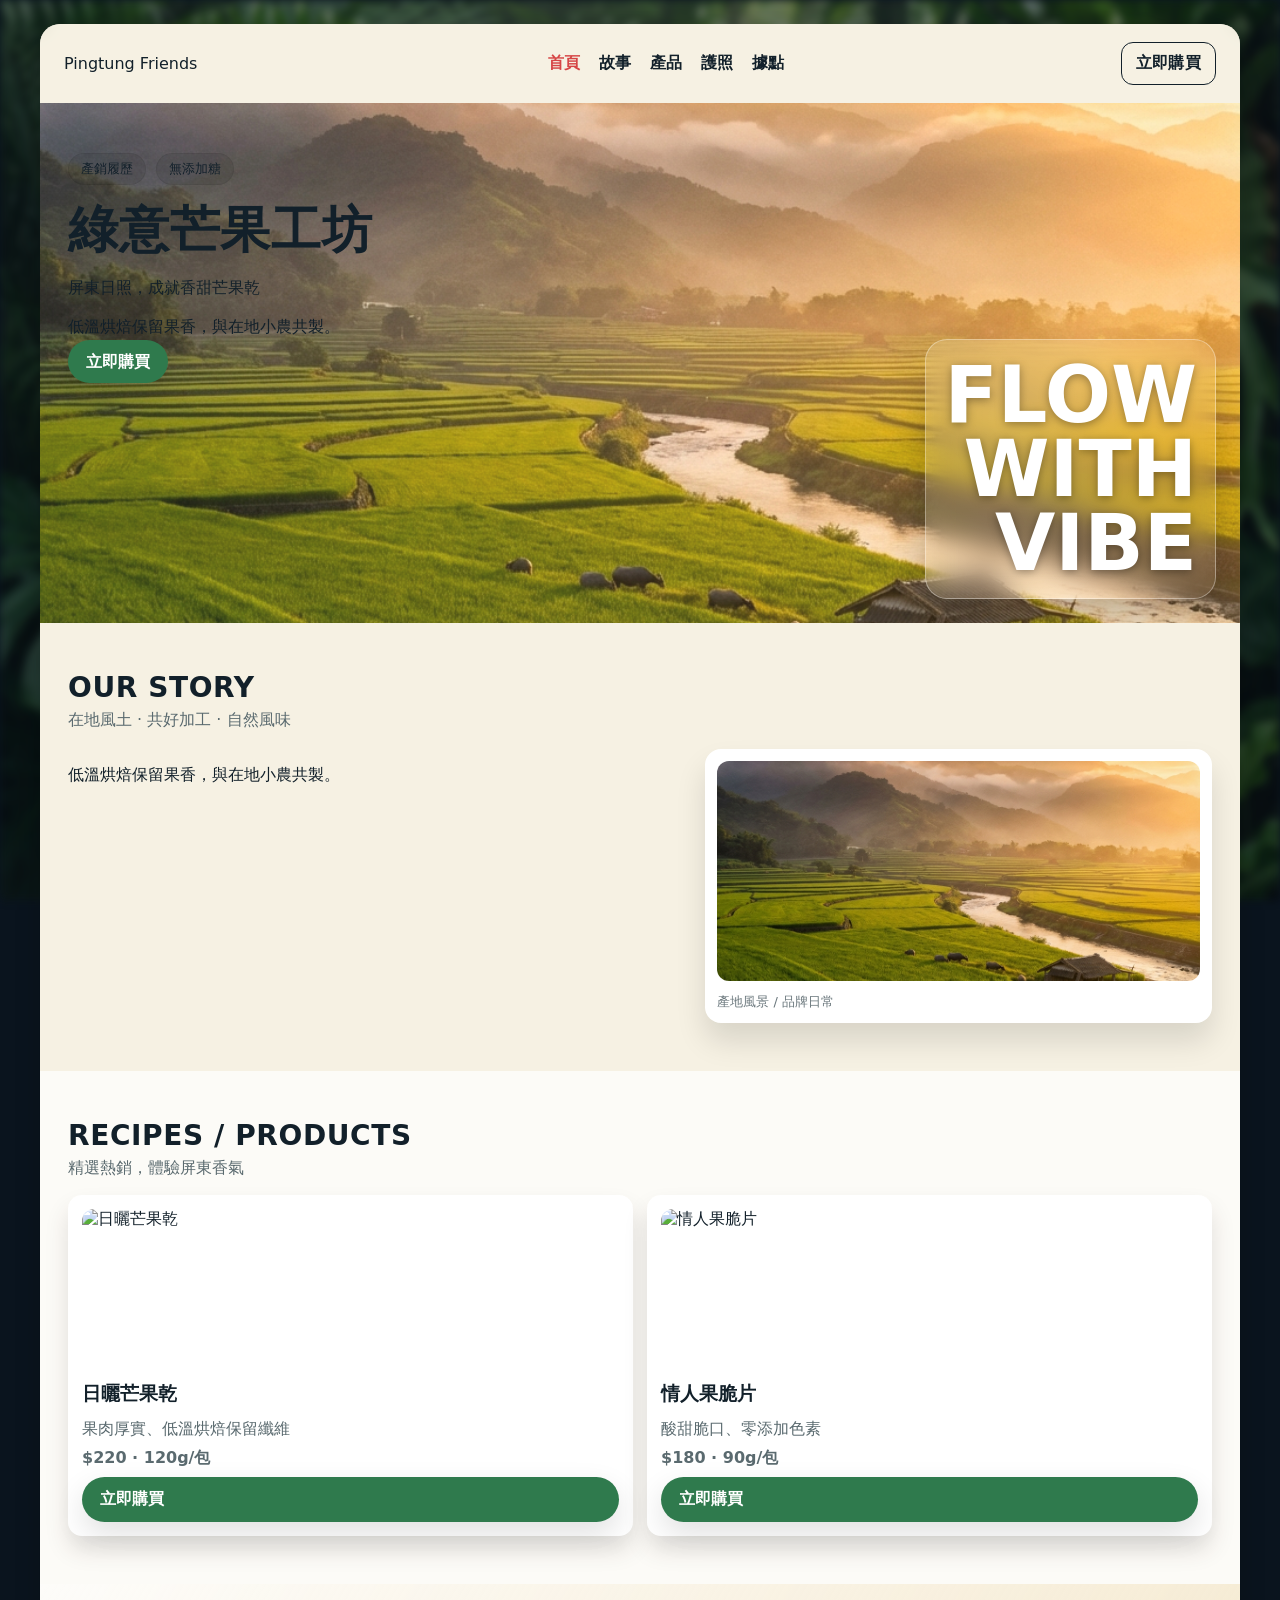
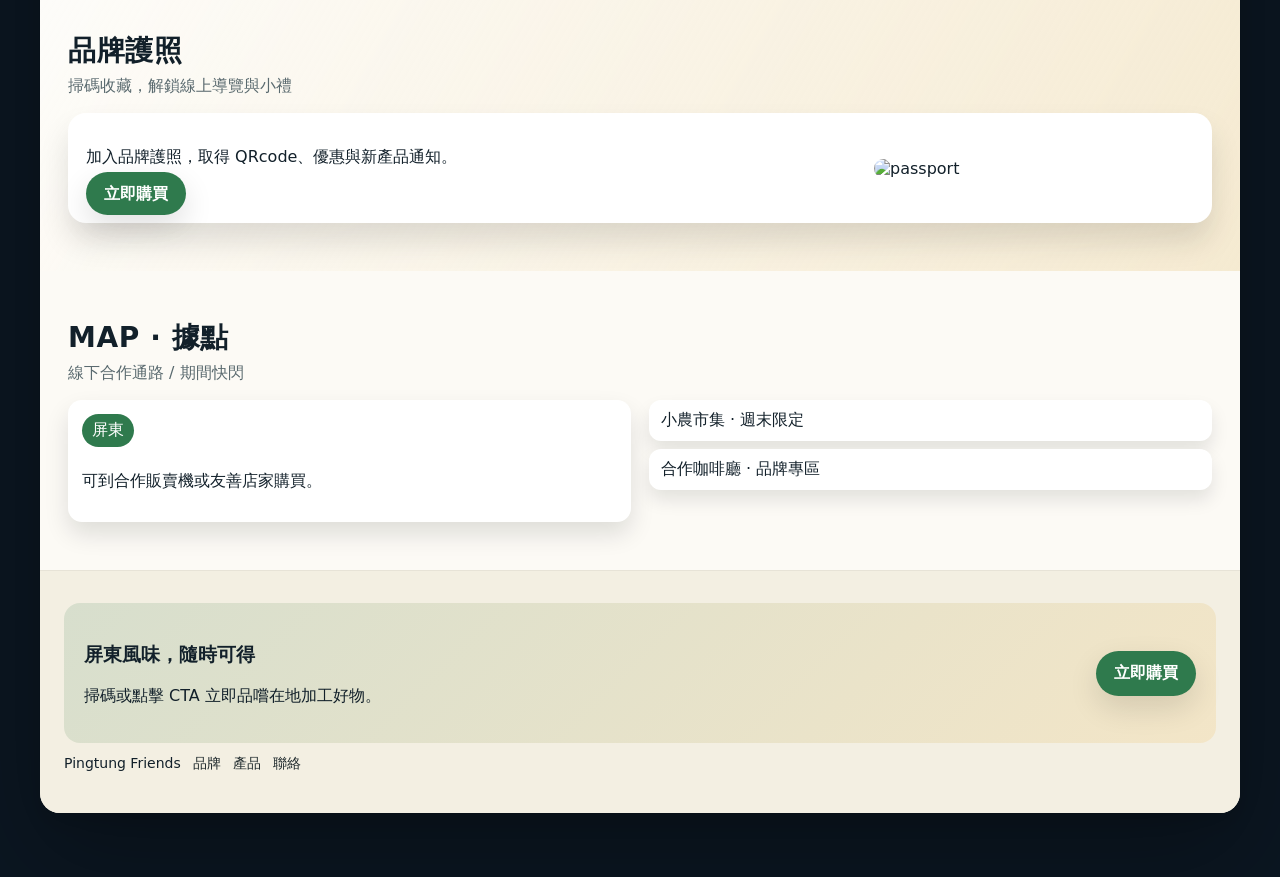
==== commit 2b4b243b: "重新重構 (by Gemini 3 Flash @ Antigravity)" ====
--- a/index.html
+++ b/index.html
@@ -1,17 +1,16 @@
 <!DOCTYPE html>
 <html lang="zh-Hant">
+
 <head>
   <meta charset="UTF-8" />
   <meta name="viewport" content="width=device-width, initial-scale=1.0" />
   <title>品牌列表｜示範</title>
   <link rel="stylesheet" href="style.css" />
 </head>
+
 <body data-page="landing">
   <div class="page-bg"></div>
   <div class="page-shell">
-    <img class="leaf-decor leaf-left" src="https://images.unsplash.com/photo-1501004318641-b39e6451bec6?auto=format&fit=crop&w=600&q=60" alt="" />
-    <img class="leaf-decor leaf-right" src="https://images.unsplash.com/photo-1501004318641-b39e6451bec6?auto=format&fit=crop&w=600&q=60" alt="" />
-    <img class="leaf-decor leaf-top" src="https://images.unsplash.com/photo-1501004318641-b39e6451bec6?auto=format&fit=crop&w=400&q=60" alt="" />
     <header class="lp-nav">
       <div class="logo">Pingtung Friends</div>
       <nav>
@@ -110,4 +109,5 @@
   </div>
   <script src="app.js"></script>
 </body>
-</html>
+
+</html>
--- a/style.css
+++ b/style.css
@@ -8,7 +8,9 @@
   --accent-green: #2f7a4d;
 }
 
-* { box-sizing: border-box; }
+* {
+  box-sizing: border-box;
+}
 
 body {
   margin: 0;
@@ -21,22 +23,24 @@
   position: fixed;
   inset: 0;
   background:
-    radial-gradient(circle at 20% 20%, rgba(255,255,255,0.04), transparent 35%),
-    radial-gradient(circle at 80% 10%, rgba(255,255,255,0.05), transparent 30%),
-    url('https://images.unsplash.com/photo-1441974231531-c6227db76b6e?auto=format&fit=crop&w=1600&q=80') center/cover no-repeat;
-  filter: blur(12px) saturate(1.1);
-  opacity: 0.35;
+    radial-gradient(circle at 20% 20%, rgba(255, 255, 255, 0.06), transparent 40%),
+    url('public/assets/common/page-bg.png') center/cover no-repeat;
+  filter: blur(4px) saturate(1.05);
+  /* 降低模糊度，保留更多熱帶植物細節 */
+  opacity: 0.5;
+  /* 略微提高透明度 */
   z-index: 0;
 }
 
 .page-shell {
   position: relative;
-  z-index: 1;
   width: min(1200px, 96vw);
   margin: 24px auto 64px;
   background: var(--paper);
+  background-image: url('https://www.transparenttextures.com/patterns/natural-paper.png');
+  /* 紙張紋理 */
   border-radius: 20px;
-  box-shadow: 0 30px 60px rgba(0,0,0,0.35);
+  box-shadow: 0 40px 100px rgba(0, 0, 0, 0.3), 0 10px 20px rgba(0, 0, 0, 0.1);
   overflow: hidden;
 }
 
@@ -47,7 +51,7 @@
   padding: 18px 24px;
   position: sticky;
   top: 0;
-  background: rgba(246,241,227,0.92);
+  background: rgba(246, 241, 227, 0.92);
   backdrop-filter: blur(6px);
   z-index: 5;
 }
@@ -58,7 +62,10 @@
   margin-left: 14px;
   font-weight: 600;
 }
-.lp-nav nav a.active { color: var(--accent-red); }
+
+.lp-nav nav a.active {
+  color: var(--accent-red);
+}
 
 .ghost-btn {
   display: inline-flex;
@@ -73,7 +80,10 @@
   letter-spacing: 0.3px;
   transition: all 0.2s ease;
 }
-.ghost-btn:hover { background: rgba(0,0,0,0.06); }
+
+.ghost-btn:hover {
+  background: rgba(0, 0, 0, 0.06);
+}
 
 .lp-hero {
   position: relative;
@@ -82,6 +92,7 @@
   color: var(--ink);
   overflow: hidden;
 }
+
 .lp-hero .hero-bg {
   position: absolute;
   inset: 0;
@@ -91,37 +102,46 @@
   filter: saturate(1.1);
   opacity: 0.9;
 }
+
 .lp-hero::before {
   content: '';
   position: absolute;
   inset: 0;
-  background: linear-gradient(120deg, rgba(246,241,227,0.9), rgba(246,241,227,0.6) 55%, rgba(246,241,227,0.4));
-}
+  background: linear-gradient(120deg, rgba(246, 241, 227, 0.9), rgba(246, 241, 227, 0.6) 55%, rgba(246, 241, 227, 0.4));
+}
+
 .lp-hero .hero-content {
   position: relative;
   max-width: 560px;
   z-index: 2;
 }
+
 .hero-badges {
   display: flex;
   gap: 10px;
   flex-wrap: wrap;
   margin-bottom: 12px;
 }
+
 .hero-badges .badge {
-  background: rgba(0,0,0,0.08);
+  background: rgba(0, 0, 0, 0.08);
   color: var(--ink);
   padding: 6px 12px;
   border-radius: 999px;
   font-size: 13px;
-  border: 1px solid rgba(0,0,0,0.06);
-}
+  border: 1px solid rgba(0, 0, 0, 0.06);
+}
+
 .lp-hero h1 {
   font-size: clamp(36px, 5vw, 50px);
   margin: 0 0 10px;
   letter-spacing: 0.8px;
 }
-.lp-hero p { margin: 0 0 12px; line-height: 1.7; }
+
+.lp-hero p {
+  margin: 0 0 12px;
+  line-height: 1.7;
+}
 
 .btn-primary {
   background: var(--accent-green);
@@ -130,7 +150,7 @@
   border-radius: 999px;
   text-decoration: none;
   font-weight: 700;
-  box-shadow: 0 12px 30px rgba(0,0,0,0.12);
+  box-shadow: 0 12px 30px rgba(0, 0, 0, 0.12);
 }
 
 .hero-glass {
@@ -140,25 +160,41 @@
   max-width: 300px;
   padding: 18px;
   border-radius: 22px;
-  background: radial-gradient(circle at 30% 30%, rgba(255,255,255,0.2), rgba(255,255,255,0.05));
+  background: radial-gradient(circle at 30% 30%, rgba(255, 255, 255, 0.2), rgba(255, 255, 255, 0.05));
   backdrop-filter: blur(14px);
-  border: 1px solid rgba(255,255,255,0.35);
-  box-shadow: 0 20px 40px rgba(0,0,0,0.25);
+  border: 1px solid rgba(255, 255, 255, 0.35);
+  box-shadow: 0 20px 40px rgba(0, 0, 0, 0.25);
   z-index: 2;
 }
+
 .hero-big-text {
   font-size: clamp(48px, 7vw, 78px);
   font-weight: 800;
   line-height: 0.95;
   text-align: right;
   color: #fff;
-  text-shadow: 0 2px 10px rgba(0,0,0,0.35);
-}
-.hero-big-text span { display: block; }
-
-.lp-section { padding: 48px 28px; position: relative; }
-.section-head h2 { margin: 0; font-size: 28px; letter-spacing: 0.6px; }
-.section-head .small { margin-top: 6px; color: var(--muted); }
+  text-shadow: 0 2px 10px rgba(0, 0, 0, 0.35);
+}
+
+.hero-big-text span {
+  display: block;
+}
+
+.lp-section {
+  padding: 48px 28px;
+  position: relative;
+}
+
+.section-head h2 {
+  margin: 0;
+  font-size: 28px;
+  letter-spacing: 0.6px;
+}
+
+.section-head .small {
+  margin-top: 6px;
+  color: var(--muted);
+}
 
 .story-grid {
   display: grid;
@@ -166,36 +202,72 @@
   gap: 18px;
   margin-top: 18px;
 }
+
 .story-card {
   background: #fff;
   border-radius: 16px;
   padding: 12px;
-  box-shadow: 0 18px 30px rgba(0,0,0,0.12);
-}
-.story-img { width: 100%; border-radius: 12px; object-fit: cover; height: 220px; }
-.story-note { margin-top: 8px; font-size: 13px; color: #6a777c; }
-
-.recipes-section { background: rgba(255,255,255,0.7); }
+  box-shadow: 0 18px 30px rgba(0, 0, 0, 0.12);
+}
+
+.story-img {
+  width: 100%;
+  border-radius: 12px;
+  object-fit: cover;
+  height: 220px;
+}
+
+.story-note {
+  margin-top: 8px;
+  font-size: 13px;
+  color: #6a777c;
+}
+
+.recipes-section {
+  background: rgba(255, 255, 255, 0.7);
+}
+
 .product-grid {
   display: grid;
   grid-template-columns: repeat(auto-fit, minmax(240px, 1fr));
   gap: 14px;
   margin-top: 16px;
 }
+
 .card {
   background: #fff;
   border-radius: 14px;
   padding: 14px;
-  box-shadow: 0 14px 24px rgba(0,0,0,0.12);
+  box-shadow: 0 14px 24px rgba(0, 0, 0, 0.12);
   display: grid;
   gap: 8px;
 }
-.card img { width: 100%; height: 160px; object-fit: cover; border-radius: 12px; }
-.card h3 { margin: 4px 0; }
-.card p { margin: 0; color: #5a6a6f; }
-.price { color: var(--accent-green); font-weight: 700; }
-
-.passport-section { background: linear-gradient(120deg, rgba(255,255,255,0.8), rgba(242,159,5,0.08)); }
+
+.card img {
+  width: 100%;
+  height: 160px;
+  object-fit: cover;
+  border-radius: 12px;
+}
+
+.card h3 {
+  margin: 4px 0;
+}
+
+.card p {
+  margin: 0;
+  color: #5a6a6f;
+}
+
+.price {
+  color: var(--accent-green);
+  font-weight: 700;
+}
+
+.passport-section {
+  background: linear-gradient(120deg, rgba(255, 255, 255, 0.8), rgba(242, 159, 5, 0.08));
+}
+
 .passport-card {
   margin-top: 16px;
   padding: 18px;
@@ -205,18 +277,34 @@
   grid-template-columns: 1fr 1fr;
   gap: 16px;
   align-items: center;
-  box-shadow: 0 18px 30px rgba(0,0,0,0.12);
-}
-.passport-img { width: 100%; max-width: 320px; border-radius: 12px; justify-self: end; }
-
-.map-section { background: rgba(255,255,255,0.65); }
-.map-grid { display: grid; grid-template-columns: 1fr 1fr; gap: 18px; margin-top: 14px; }
+  box-shadow: 0 18px 30px rgba(0, 0, 0, 0.12);
+}
+
+.passport-img {
+  width: 100%;
+  max-width: 320px;
+  border-radius: 12px;
+  justify-self: end;
+}
+
+.map-section {
+  background: rgba(255, 255, 255, 0.65);
+}
+
+.map-grid {
+  display: grid;
+  grid-template-columns: 1fr 1fr;
+  gap: 18px;
+  margin-top: 14px;
+}
+
 .map-spot {
   padding: 14px;
   background: #fff;
   border-radius: 14px;
-  box-shadow: 0 12px 24px rgba(0,0,0,0.12);
-}
+  box-shadow: 0 12px 24px rgba(0, 0, 0, 0.12);
+}
+
 .map-pin {
   display: inline-block;
   background: var(--accent-green);
@@ -225,35 +313,43 @@
   border-radius: 999px;
   margin-bottom: 8px;
 }
+
 .map-list .map-item {
   background: #fff;
   padding: 10px 12px;
   border-radius: 12px;
   margin-bottom: 8px;
-  box-shadow: 0 10px 18px rgba(0,0,0,0.1);
+  box-shadow: 0 10px 18px rgba(0, 0, 0, 0.1);
 }
 
 .lp-footer {
   padding: 32px 24px 40px;
   background: #f3efe2;
-  border-top: 1px solid rgba(0,0,0,0.05);
-}
+  border-top: 1px solid rgba(0, 0, 0, 0.05);
+}
+
 .footer-banner {
   display: flex;
   align-items: center;
   justify-content: space-between;
   gap: 16px;
-  background: linear-gradient(135deg, rgba(47,122,77,0.14), rgba(242,159,5,0.12));
+  background: linear-gradient(135deg, rgba(47, 122, 77, 0.14), rgba(242, 159, 5, 0.12));
   padding: 20px;
   border-radius: 16px;
 }
-.footer-nav { display: flex; gap: 12px; margin-top: 12px; font-size: 14px; }
-.footer-nav a { color: #1f2a2d; text-decoration: none; }
-
-.leaf-decor { position: absolute; pointer-events: none; opacity: 0.6; }
-.leaf-left { left: -60px; top: 30%; width: 180px; }
-.leaf-right { right: -60px; bottom: 20%; width: 200px; transform: rotate(14deg); }
-.leaf-top { right: 10%; top: -40px; width: 120px; opacity: 0.4; }
+
+.footer-nav {
+  display: flex;
+  gap: 12px;
+  margin-top: 12px;
+  font-size: 14px;
+}
+
+.footer-nav a {
+  color: #1f2a2d;
+  text-decoration: none;
+}
+
 
 /* Brand page legacy hero */
 .hero {
@@ -266,6 +362,7 @@
   align-items: center;
   background: #d7e7d7;
 }
+
 .hero img {
   position: absolute;
   inset: 0;
@@ -273,41 +370,110 @@
   height: 100%;
   object-fit: cover;
 }
+
 .hero .content {
   position: relative;
   color: #fff;
   padding: 32px;
   max-width: 620px;
   width: 100%;
-  background: linear-gradient(120deg, rgba(0,0,0,0.55), rgba(0,0,0,0.2));
-}
-.hero h1 { margin: 0 0 12px; font-size: 36px; letter-spacing: 1px; }
-.hero p { margin: 0 0 12px; font-size: 18px; line-height: 1.6; }
+  background: linear-gradient(120deg, rgba(0, 0, 0, 0.55), rgba(0, 0, 0, 0.2));
+}
+
+.hero h1 {
+  margin: 0 0 12px;
+  font-size: 36px;
+  letter-spacing: 1px;
+}
+
+.hero p {
+  margin: 0 0 12px;
+  font-size: 18px;
+  line-height: 1.6;
+}
+
 .hero .big-text {
   font-size: clamp(52px, 7vw, 86px);
   font-weight: 800;
   line-height: 0.95;
   text-align: right;
   color: #fff;
-  text-shadow: 0 2px 10px rgba(0,0,0,0.3);
+  text-shadow: 0 2px 10px rgba(0, 0, 0, 0.3);
 }
 
 /* Legacy utility styles kept */
-.video-list { display: grid; gap: 12px; }
-.video-item { padding: 12px; background: #fff; border-radius: 12px; box-shadow: 0 8px 18px rgba(0,0,0,0.12); }
-.video-item a { color: var(--accent-green); font-weight: 600; text-decoration: none; }
-.faq-item { padding: 12px 14px; background: #fff; border-radius: 12px; box-shadow: 0 8px 18px rgba(0,0,0,0.12); margin-bottom: 8px; }
-.faq-item strong { display: block; margin-bottom: 6px; color: var(--accent-green); }
+.video-list {
+  display: grid;
+  gap: 12px;
+}
+
+.video-item {
+  padding: 12px;
+  background: #fff;
+  border-radius: 12px;
+  box-shadow: 0 8px 18px rgba(0, 0, 0, 0.12);
+}
+
+.video-item a {
+  color: var(--accent-green);
+  font-weight: 600;
+  text-decoration: none;
+}
+
+.faq-item {
+  padding: 12px 14px;
+  background: #fff;
+  border-radius: 12px;
+  box-shadow: 0 8px 18px rgba(0, 0, 0, 0.12);
+  margin-bottom: 8px;
+}
+
+.faq-item strong {
+  display: block;
+  margin-bottom: 6px;
+  color: var(--accent-green);
+}
 
 @media (max-width: 900px) {
-  .story-grid, .passport-card, .map-grid { grid-template-columns: 1fr; }
-  .hero-glass { position: relative; right: 0; bottom: 0; margin-top: 18px; }
-  .lp-hero { padding: 42px 22px 36px; }
-  .lp-nav nav { display: none; }
-}
+
+  .story-grid,
+  .passport-card,
+  .map-grid {
+    grid-template-columns: 1fr;
+  }
+
+  .hero-glass {
+    position: relative;
+    right: 0;
+    bottom: 0;
+    margin-top: 18px;
+  }
+
+  .lp-hero {
+    padding: 42px 22px 36px;
+  }
+
+  .lp-nav nav {
+    display: none;
+  }
+}
+
 @media (max-width: 560px) {
-  .page-shell { border-radius: 12px; }
-  .lp-hero h1 { font-size: 32px; }
-  .hero-big-text { text-align: left; }
-  .leaf-left, .leaf-right, .leaf-top { display: none; }
-}
+  .page-shell {
+    border-radius: 12px;
+  }
+
+  .lp-hero h1 {
+    font-size: 32px;
+  }
+
+  .hero-big-text {
+    text-align: left;
+  }
+
+  .leaf-left,
+  .leaf-right,
+  .leaf-top {
+    display: none;
+  }
+}
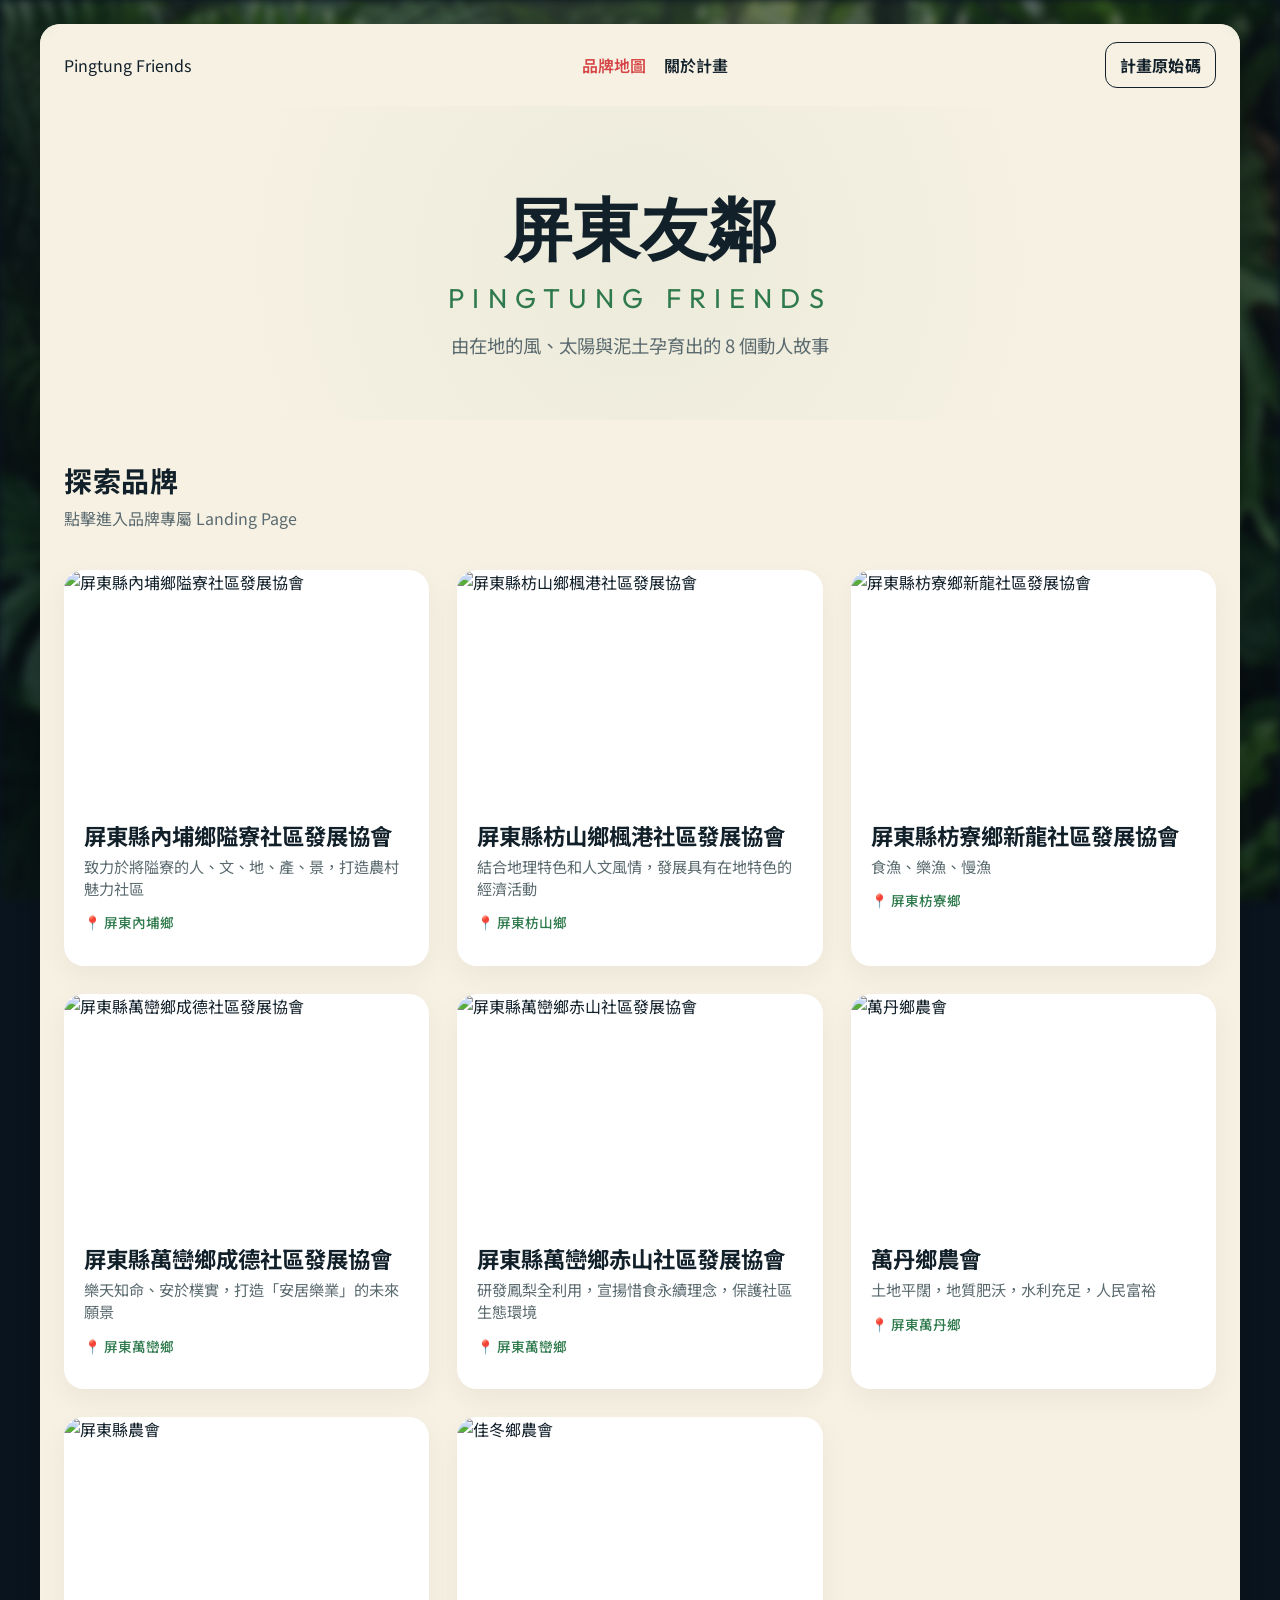
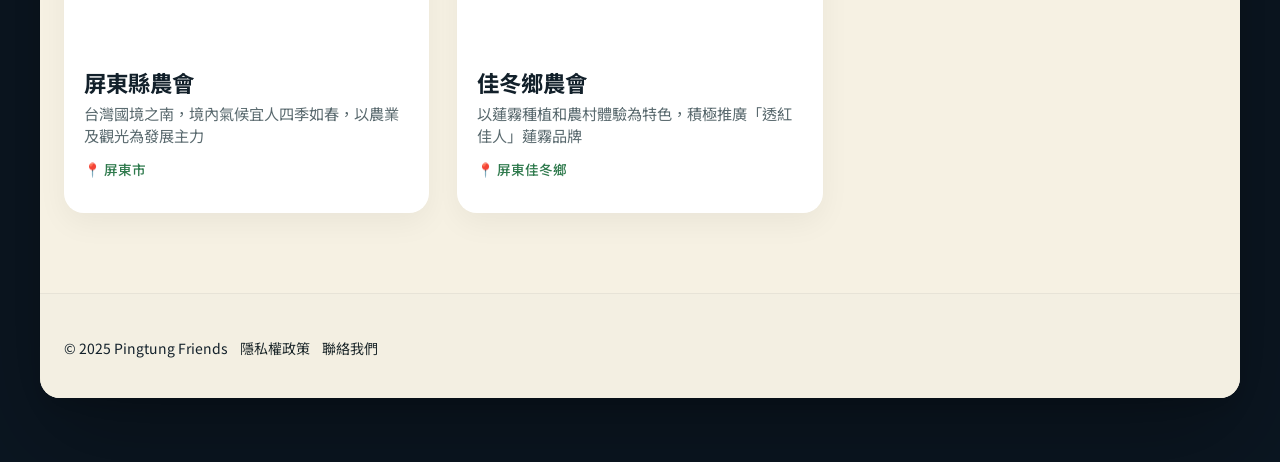
==== commit 50894d9b: "加入 8 個品牌資料，並上傳產品圖檔。" ====
--- a/index.html
+++ b/index.html
@@ -4,109 +4,56 @@
 <head>
   <meta charset="UTF-8" />
   <meta name="viewport" content="width=device-width, initial-scale=1.0" />
-  <title>品牌列表｜示範</title>
+  <title>屏東友鄰 Pingtung Friends | 品牌地圖</title>
+  <meta name="description" content="探索屏東在地品牌，從產地到餐桌的自然風味。">
   <link rel="stylesheet" href="style.css" />
+  <link rel="preconnect" href="https://fonts.googleapis.com">
+  <link rel="preconnect" href="https://fonts.gstatic.com" crossorigin>
+  <link
+    href="https://fonts.googleapis.com/css2?family=Noto+Sans+TC:wght@300;400;500;700&family=Outfit:wght@300;400;600&display=swap"
+    rel="stylesheet">
 </head>
 
-<body data-page="landing">
+<body data-page="index">
   <div class="page-bg"></div>
+
   <div class="page-shell">
     <header class="lp-nav">
       <div class="logo">Pingtung Friends</div>
       <nav>
-        <a href="#" class="active">首頁</a>
-        <a href="#story">故事</a>
-        <a href="#products">產品</a>
-        <a href="#passport">護照</a>
-        <a href="#map">據點</a>
+        <a href="index.html" class="active">品牌地圖</a>
+        <a href="#">關於計畫</a>
       </nav>
-      <a class="ghost-btn hero-cta" href="#" target="_blank" rel="noopener">立即行動</a>
+      <a class="ghost-btn" href="https://github.com/pingtungfriends" target="_blank">計畫原始碼</a>
     </header>
 
-    <section class="lp-hero">
-      <div class="hero-bg" aria-hidden="true"></div>
+    <section class="directory-hero">
       <div class="hero-content">
-        <div class="hero-badges"></div>
-        <h1 class="hero-brand">品牌名稱</h1>
-        <p class="hero-tagline">品牌標語</p>
-        <p class="hero-story">品牌故事簡述</p>
-        <a class="btn-primary hero-cta" href="#" target="_blank" rel="noopener">立即品嚐</a>
-      </div>
-      <div class="hero-glass">
-        <div class="hero-big-text"></div>
+        <h1 class="premium-title">屏東友鄰<span>Pingtung Friends</span></h1>
+        <p class="premium-subtitle">由在地的風、太陽與泥土孕育出的 8 個動人故事</p>
       </div>
     </section>
 
-    <section id="story" class="lp-section story-section">
+    <section class="brand-directory">
       <div class="section-head">
-        <h2>OUR STORY</h2>
-        <p class="small">在地風土 · 共好加工 · 自然風味</p>
+        <h2>探索品牌</h2>
+        <p class="small">點擊進入品牌專屬 Landing Page</p>
       </div>
-      <div class="story-grid">
-        <p class="story-text"></p>
-        <div class="story-card">
-          <img class="story-img" alt="story" />
-          <div class="story-note">產地風景 / 品牌日常</div>
-        </div>
-      </div>
-    </section>
-
-    <section id="products" class="lp-section recipes-section">
-      <div class="section-head">
-        <h2>RECIPES / PRODUCTS</h2>
-        <p class="small">精選熱銷，體驗屏東香氣</p>
-      </div>
-      <div class="product-grid"></div>
-    </section>
-
-    <section id="passport" class="lp-section passport-section">
-      <div class="section-head">
-        <h2>品牌護照</h2>
-        <p class="small">掃碼收藏，解鎖線上導覽與小禮</p>
-      </div>
-      <div class="passport-card">
-        <div>
-          <p>加入品牌護照，取得 QRcode、優惠與新產品通知。</p>
-          <a class="btn-primary hero-cta" href="#" target="_blank" rel="noopener">領取護照</a>
-        </div>
-        <img class="passport-img" alt="passport" />
-      </div>
-    </section>
-
-    <section id="map" class="lp-section map-section">
-      <div class="section-head">
-        <h2>MAP · 據點</h2>
-        <p class="small">線下合作通路 / 期間快閃</p>
-      </div>
-      <div class="map-grid">
-        <div class="map-spot">
-          <div class="map-pin">屏東</div>
-          <p>可到合作販賣機或友善店家購買。</p>
-        </div>
-        <div class="map-list">
-          <div class="map-item">小農市集 · 週末限定</div>
-          <div class="map-item">合作咖啡廳 · 品牌專區</div>
-        </div>
+      <div id="brand-grid" class="brand-grid">
+        <!-- Brands will be loaded here -->
+        <div class="loading-state">載入品牌中...</div>
       </div>
     </section>
 
     <footer class="lp-footer">
-      <div class="footer-banner">
-        <div>
-          <div class="footer-badges hero-badges"></div>
-          <h3 class="footer-title">屏東風味，隨時可得</h3>
-          <p class="footer-text">掃碼或點擊 CTA 立即品嚐在地加工好物。</p>
-        </div>
-        <a class="btn-primary hero-cta" href="#" target="_blank" rel="noopener">立刻前往</a>
-      </div>
       <div class="footer-nav">
-        <span>Pingtung Friends</span>
-        <a href="#">品牌</a>
-        <a href="#">產品</a>
-        <a href="#">聯絡</a>
+        <span>© 2025 Pingtung Friends</span>
+        <a href="#">隱私權政策</a>
+        <a href="#">聯絡我們</a>
       </div>
     </footer>
   </div>
+
   <script src="app.js"></script>
 </body>
 
--- a/style.css
+++ b/style.css
@@ -434,6 +434,198 @@
   color: var(--accent-green);
 }
 
+/* Directory Styles */
+.directory-hero {
+  padding: 80px 24px 60px;
+  text-align: center;
+  background: radial-gradient(circle at center, rgba(47, 122, 77, 0.05), transparent 70%);
+}
+
+.premium-title {
+  font-family: 'Outfit', sans-serif;
+  font-size: clamp(42px, 6vw, 68px);
+  font-weight: 600;
+  margin: 0;
+  color: var(--ink);
+}
+
+.premium-title span {
+  display: block;
+  font-size: 0.4em;
+  text-transform: uppercase;
+  letter-spacing: 0.3em;
+  color: var(--accent-green);
+  font-weight: 400;
+  margin-top: 4px;
+}
+
+.premium-subtitle {
+  font-size: 1.15rem;
+  color: var(--muted);
+  max-width: 600px;
+  margin: 16px auto 0;
+  line-height: 1.6;
+}
+
+.brand-directory {
+  padding: 40px 24px 80px;
+}
+
+.brand-grid {
+  display: grid;
+  grid-template-columns: repeat(auto-fill, minmax(280px, 1fr));
+  gap: 28px;
+  margin-top: 40px;
+}
+
+.brand-card {
+  position: relative;
+  background: #fff;
+  border-radius: 20px;
+  overflow: hidden;
+  box-shadow: 0 10px 30px rgba(0, 0, 0, 0.05);
+  transition: transform 0.4s cubic-bezier(0.165, 0.84, 0.44, 1), box-shadow 0.4s ease;
+  cursor: pointer;
+  display: flex;
+  flex-direction: column;
+}
+
+.brand-card:hover {
+  transform: translateY(-8px);
+  box-shadow: 0 25px 50px rgba(0, 0, 0, 0.12);
+}
+
+.brand-image {
+  position: relative;
+  aspect-ratio: 16/10;
+  overflow: hidden;
+}
+
+.brand-image img {
+  width: 100%;
+  height: 100%;
+  object-fit: cover;
+  transition: transform 0.6s ease;
+}
+
+.brand-card:hover .brand-image img {
+  transform: scale(1.08);
+}
+
+.brand-overlay {
+  position: absolute;
+  inset: 0;
+  background: rgba(0, 0, 0, 0.15);
+  display: flex;
+  align-items: center;
+  justify-content: center;
+  opacity: 0;
+  transition: opacity 0.3s ease;
+}
+
+.brand-card:hover .brand-overlay {
+  opacity: 1;
+}
+
+.view-tag {
+  background: #fff;
+  color: var(--ink);
+  padding: 8px 16px;
+  border-radius: 999px;
+  font-weight: 600;
+  font-size: 14px;
+  transform: translateY(10px);
+  transition: transform 0.3s ease;
+}
+
+.brand-card:hover .view-tag {
+  transform: translateY(0);
+}
+
+.brand-info {
+  padding: 20px;
+  flex-grow: 1;
+}
+
+.brand-info h3 {
+  margin: 0;
+  font-size: 1.4rem;
+  color: var(--ink);
+}
+
+.brand-info .tagline {
+  margin: 4px 0 10px;
+  color: var(--muted);
+  font-size: 0.95rem;
+}
+
+.brand-info .origin {
+  font-size: 0.85rem;
+  color: var(--accent-green);
+  font-weight: 500;
+}
+
+.brand-badges-mini {
+  display: flex;
+  gap: 6px;
+  margin-top: 12px;
+}
+
+.brand-badges-mini span {
+  font-size: 11px;
+  background: var(--paper);
+  padding: 3px 8px;
+  border-radius: 4px;
+  color: var(--muted);
+}
+
+.brand-link-overlay {
+  position: absolute;
+  inset: 0;
+  z-index: 1;
+}
+
+/* Floating Footer CTA */
+.footer-cta {
+  position: fixed;
+  bottom: 24px;
+  left: 50%;
+  transform: translateX(-50%);
+  background: var(--accent-green);
+  color: #fff;
+  padding: 14px 28px;
+  border-radius: 999px;
+  text-decoration: none;
+  font-weight: 700;
+  box-shadow: 0 15px 35px rgba(47, 122, 77, 0.4);
+  z-index: 100;
+  display: none;
+  /* Only on brand pages */
+  white-space: nowrap;
+  letter-spacing: 0.5px;
+  transition: all 0.3s ease;
+}
+
+.footer-cta:hover {
+  transform: translateX(-50%) translateY(-3px);
+  box-shadow: 0 20px 45px rgba(47, 122, 77, 0.5);
+}
+
+.loading-state {
+  grid-column: 1 / -1;
+  text-align: center;
+  padding: 60px;
+  color: var(--muted);
+  font-style: italic;
+}
+
+@media (max-width: 600px) {
+  .brand-grid {
+    grid-template-columns: 1fr;
+    gap: 20px;
+  }
+}
+
 @media (max-width: 900px) {
 
   .story-grid,
@@ -441,14 +633,18 @@
   .map-grid {
     grid-template-columns: 1fr;
   }
-
+}
+
+@media (max-width: 900px) {
   .hero-glass {
     position: relative;
     right: 0;
     bottom: 0;
     margin-top: 18px;
   }
-
+}
+
+@media (max-width: 900px) {
   .lp-hero {
     padding: 42px 22px 36px;
   }
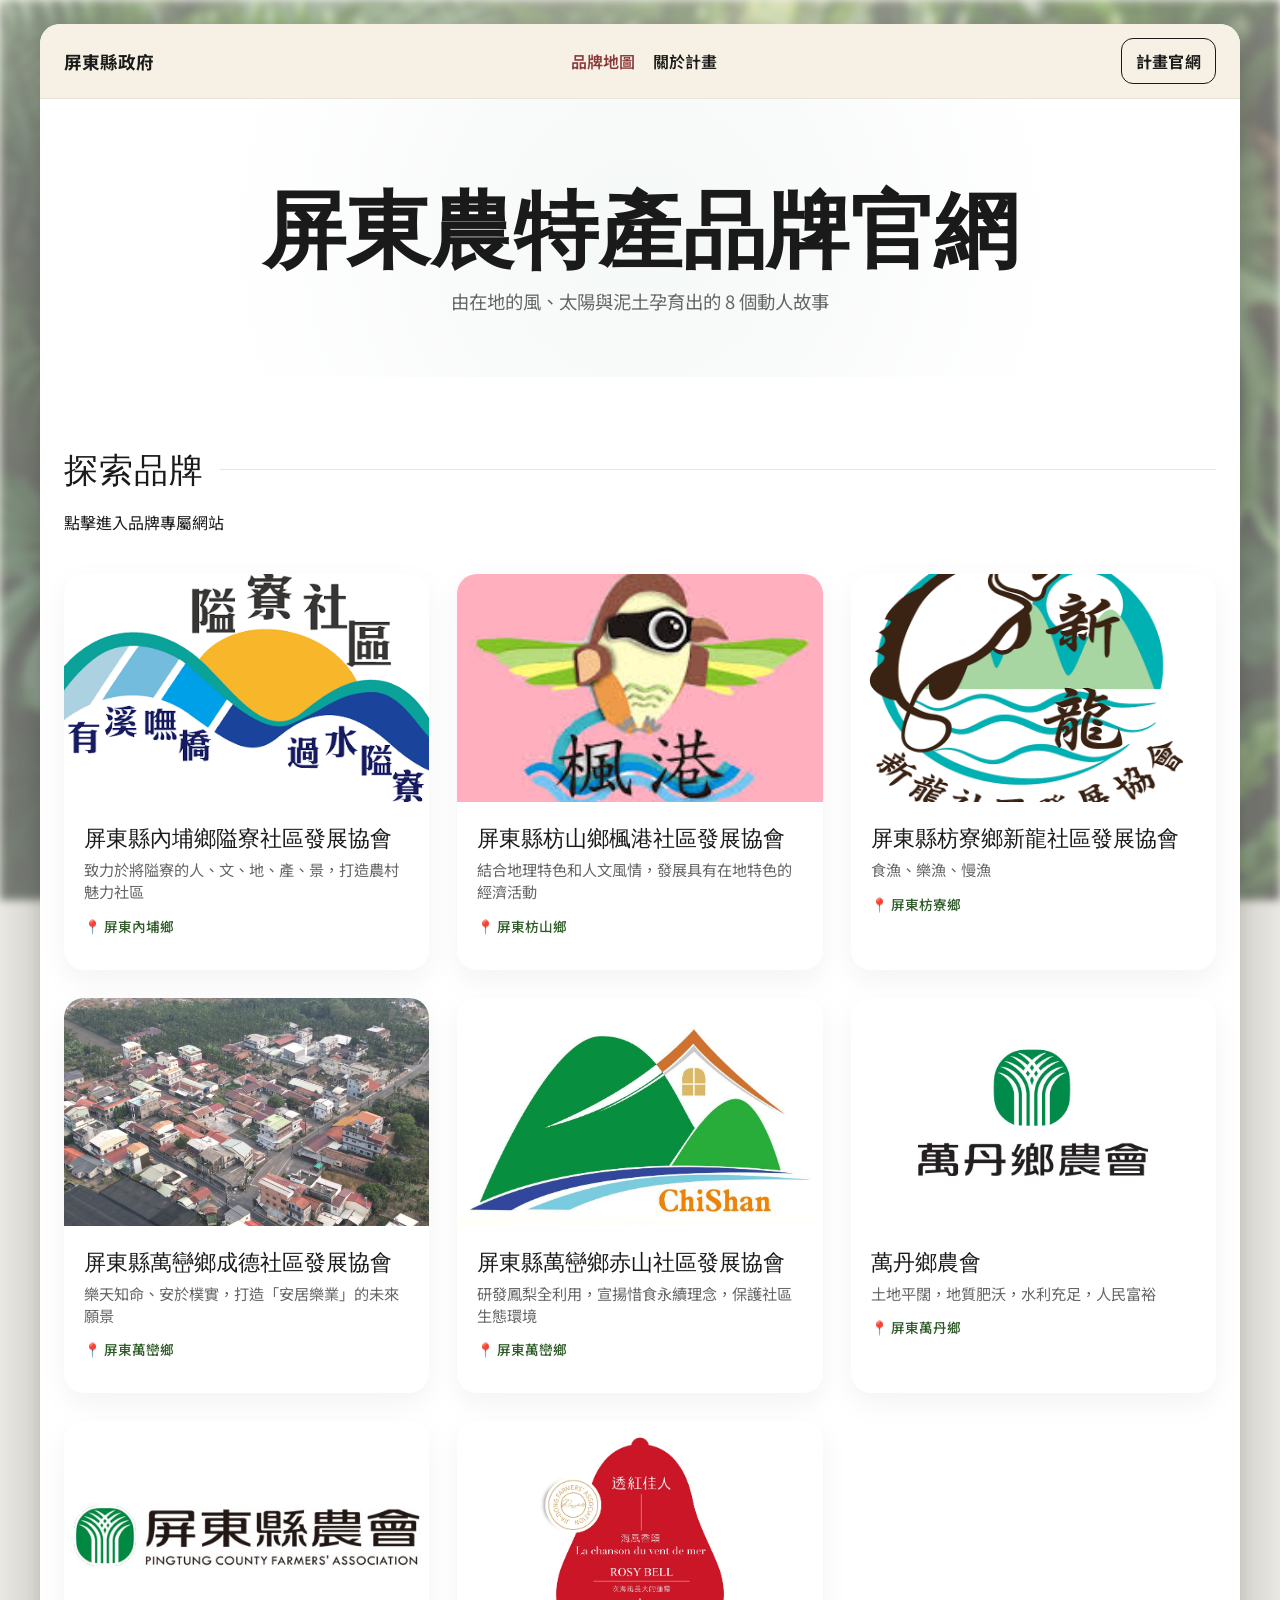
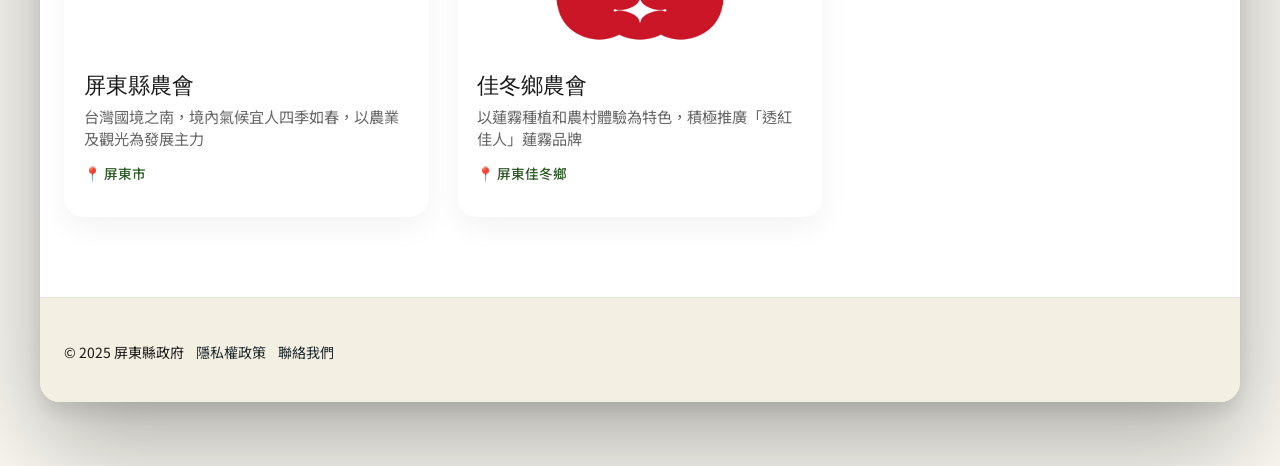
==== commit 9d1fb5bf: "把 PingtungFriends 相關字詞移除 1. 首頁名稱與內容更新 * 首頁大標題：已將「屏東友鄰 Pingtung Friends」更新為 「屏東農特產品牌官網」。 * 網頁標題 (Titl" ====
--- a/index.html
+++ b/index.html
@@ -4,7 +4,7 @@
 <head>
   <meta charset="UTF-8" />
   <meta name="viewport" content="width=device-width, initial-scale=1.0" />
-  <title>屏東友鄰 Pingtung Friends | 品牌地圖</title>
+  <title>屏東農特產品牌官網 | 品牌地圖</title>
   <meta name="description" content="探索屏東在地品牌，從產地到餐桌的自然風味。">
   <link rel="stylesheet" href="style.css" />
   <link rel="preconnect" href="https://fonts.googleapis.com">
@@ -19,17 +19,17 @@
 
   <div class="page-shell">
     <header class="lp-nav">
-      <div class="logo">Pingtung Friends</div>
+      <div class="logo">屏東縣政府</div>
       <nav>
         <a href="index.html" class="active">品牌地圖</a>
         <a href="#">關於計畫</a>
       </nav>
-      <a class="ghost-btn" href="https://github.com/pingtungfriends" target="_blank">計畫原始碼</a>
+      <a class="ghost-btn" href="#" target="_blank">計畫官網</a>
     </header>
 
     <section class="directory-hero">
       <div class="hero-content">
-        <h1 class="premium-title">屏東友鄰<span>Pingtung Friends</span></h1>
+        <h1 class="premium-title">屏東農特產品牌官網</h1>
         <p class="premium-subtitle">由在地的風、太陽與泥土孕育出的 8 個動人故事</p>
       </div>
     </section>
@@ -37,7 +37,7 @@
     <section class="brand-directory">
       <div class="section-head">
         <h2>探索品牌</h2>
-        <p class="small">點擊進入品牌專屬 Landing Page</p>
+        <p class="small">點擊進入品牌專屬網站</p>
       </div>
       <div id="brand-grid" class="brand-grid">
         <!-- Brands will be loaded here -->
@@ -47,7 +47,7 @@
 
     <footer class="lp-footer">
       <div class="footer-nav">
-        <span>© 2025 Pingtung Friends</span>
+        <span>© 2025 屏東縣政府</span>
         <a href="#">隱私權政策</a>
         <a href="#">聯絡我們</a>
       </div>
@@ -57,4 +57,4 @@
   <script src="app.js"></script>
 </body>
 
-</html>+</html>
--- a/style.css
+++ b/style.css
@@ -1,15 +1,16 @@
+@import url('https://fonts.googleapis.com/css2?family=Playfair+Display:ital,wght@0,400;0,700;1,400&family=Noto+Sans+TC:wght@300;400;500;700&family=Outfit:wght@300;400;600&display=swap');
+
 :root {
-  --bg: #0b1621;
-  --paper: #f6f1e3;
-  --ink: #12202a;
-  --muted: #5a6a6f;
-  --accent: #f29f05;
-  --accent-red: #d64545;
-  --accent-green: #2f7a4d;
-}
-
-* {
-  box-sizing: border-box;
+  --bg: #f9f7f0;
+  /* Creamier background */
+  --paper: #ffffff;
+  --ink: #1a1a1a;
+  --muted: #666666;
+  --accent: #2d5a27;
+  /* Forest Green */
+  --accent-red: #8b3a3a;
+  --accent-green: #2d5a27;
+  --serif: 'Playfair Display', serif;
 }
 
 body {
@@ -48,12 +49,28 @@
   display: flex;
   align-items: center;
   justify-content: space-between;
-  padding: 18px 24px;
+  padding: 14px 24px;
   position: sticky;
   top: 0;
-  background: rgba(246, 241, 227, 0.92);
-  backdrop-filter: blur(6px);
-  z-index: 5;
+  background: rgba(246, 241, 227, 0.96);
+  backdrop-filter: blur(10px);
+  z-index: 50;
+  border-bottom: 1px solid rgba(0, 0, 0, 0.05);
+}
+
+.logo {
+  display: flex;
+  align-items: center;
+  gap: 12px;
+  font-weight: 700;
+  font-size: 1.1rem;
+  color: var(--ink);
+}
+
+#brand-logo {
+  max-height: 40px;
+  width: auto;
+  border-radius: 4px;
 }
 
 .lp-nav nav a {
@@ -107,7 +124,11 @@
   content: '';
   position: absolute;
   inset: 0;
-  background: linear-gradient(120deg, rgba(246, 241, 227, 0.9), rgba(246, 241, 227, 0.6) 55%, rgba(246, 241, 227, 0.4));
+  background: linear-gradient(90deg,
+      rgba(255, 255, 255, 0.96) 0%,
+      rgba(255, 255, 255, 0.85) 40%,
+      rgba(255, 255, 255, 0) 100%);
+  z-index: 1;
 }
 
 .lp-hero .hero-content {
@@ -132,15 +153,27 @@
   border: 1px solid rgba(0, 0, 0, 0.06);
 }
 
-.lp-hero h1 {
-  font-size: clamp(36px, 5vw, 50px);
-  margin: 0 0 10px;
-  letter-spacing: 0.8px;
-}
-
-.lp-hero p {
-  margin: 0 0 12px;
-  line-height: 1.7;
+.hero-brand {
+  font-family: var(--serif);
+  font-size: clamp(38px, 6vw, 56px);
+  margin: 0 0 16px;
+  line-height: 1.2;
+  color: var(--ink);
+}
+
+.hero-tagline {
+  font-size: 1.25rem;
+  font-weight: 500;
+  color: var(--accent-green);
+  margin-bottom: 24px;
+  letter-spacing: 0.5px;
+}
+
+.hero-story {
+  font-size: 1.1rem;
+  line-height: 1.8;
+  color: var(--muted);
+  max-width: 500px;
 }
 
 .btn-primary {
@@ -155,25 +188,29 @@
 
 .hero-glass {
   position: absolute;
-  right: 24px;
-  bottom: 24px;
-  max-width: 300px;
-  padding: 18px;
-  border-radius: 22px;
-  background: radial-gradient(circle at 30% 30%, rgba(255, 255, 255, 0.2), rgba(255, 255, 255, 0.05));
-  backdrop-filter: blur(14px);
-  border: 1px solid rgba(255, 255, 255, 0.35);
-  box-shadow: 0 20px 40px rgba(0, 0, 0, 0.25);
+  right: 28px;
+  bottom: 28px;
+  width: fit-content;
+  max-width: 420px;
+  padding: 24px 32px;
+  border-radius: 24px;
+  background: radial-gradient(circle at 10% 10%, rgba(255, 255, 255, 0.25), rgba(255, 255, 255, 0.08));
+  backdrop-filter: blur(18px);
+  border: 1px solid rgba(255, 255, 255, 0.4);
+  box-shadow: 0 25px 50px -12px rgba(0, 0, 0, 0.35);
   z-index: 2;
 }
 
 .hero-big-text {
-  font-size: clamp(48px, 7vw, 78px);
-  font-weight: 800;
-  line-height: 0.95;
+  font-family: var(--serif);
+  font-size: clamp(32px, 5vw, 64px);
+  font-weight: 700;
+  line-height: 1.1;
   text-align: right;
   color: #fff;
-  text-shadow: 0 2px 10px rgba(0, 0, 0, 0.35);
+  text-shadow: 0 4px 12px rgba(0, 0, 0, 0.2);
+  text-transform: uppercase;
+  letter-spacing: 0.05em;
 }
 
 .hero-big-text span {
@@ -185,29 +222,54 @@
   position: relative;
 }
 
+h1,
+h2,
+h3,
+.premium-title {
+  font-family: var(--serif);
+  font-weight: 400;
+}
+
 .section-head h2 {
-  margin: 0;
-  font-size: 28px;
-  letter-spacing: 0.6px;
-}
-
-.section-head .small {
-  margin-top: 6px;
-  color: var(--muted);
-}
-
-.story-grid {
+  font-family: var(--serif);
+  font-size: 34px;
+  letter-spacing: 1px;
+  margin-bottom: 8px;
+  display: flex;
+  align-items: center;
+  gap: 16px;
+}
+
+.section-head h2::after {
+  content: '';
+  flex-grow: 1;
+  height: 1px;
+  background: rgba(0, 0, 0, 0.1);
+}
+
+/* Hide Buy Now buttons as requested */
+.card .btn-primary,
+.hero-cta,
+.footer-cta {
+  display: none !important;
+}
+
+.product-grid {
   display: grid;
-  grid-template-columns: 1.1fr 0.9fr;
-  gap: 18px;
-  margin-top: 18px;
-}
-
-.story-card {
-  background: #fff;
-  border-radius: 16px;
-  padding: 12px;
-  box-shadow: 0 18px 30px rgba(0, 0, 0, 0.12);
+  grid-template-columns: repeat(auto-fill, minmax(300px, 1fr));
+  gap: 32px;
+  /* More whitespace */
+  margin-top: 32px;
+}
+
+.card {
+  background: none;
+  border-radius: 0;
+  /* Minimalist gallery style */
+  box-shadow: none;
+  padding: 0;
+  border-bottom: 1px solid rgba(0, 0, 0, 0.1);
+  padding-bottom: 24px;
 }
 
 .story-img {
@@ -229,34 +291,77 @@
 
 .product-grid {
   display: grid;
-  grid-template-columns: repeat(auto-fit, minmax(240px, 1fr));
-  gap: 14px;
-  margin-top: 16px;
+  grid-template-columns: repeat(auto-fill, minmax(280px, 1fr));
+  gap: 64px 32px;
+  /* Large vertical gap to breathe since images float */
+  margin-top: 48px;
+  padding-top: 20px;
 }
 
 .card {
-  background: #fff;
-  border-radius: 14px;
-  padding: 14px;
-  box-shadow: 0 14px 24px rgba(0, 0, 0, 0.12);
-  display: grid;
-  gap: 8px;
+  display: flex;
+  flex-direction: column;
+  align-items: center;
+  background: none;
+  box-shadow: none;
+  padding: 0;
+  border: none;
+  position: relative;
+  transition: transform 0.3s ease;
+}
+
+.card:hover {
+  transform: translateY(-5px);
 }
 
 .card img {
+  width: 90%;
+  aspect-ratio: 1/1;
+  object-fit: contain;
+  /* Prevent cropping */
+  z-index: 2;
+  margin-bottom: -40px;
+  /* Float effect over the card body */
+  filter: drop-shadow(0 12px 20px rgba(0, 0, 0, 0.12));
+  transition: transform 0.4s ease;
+}
+
+.card:hover img {
+  transform: scale(1.05) translateY(-5px);
+}
+
+.card-body {
   width: 100%;
-  height: 160px;
-  object-fit: cover;
-  border-radius: 12px;
-}
-
-.card h3 {
-  margin: 4px 0;
-}
-
-.card p {
-  margin: 0;
-  color: #5a6a6f;
+  background: #ffffff;
+  border-radius: 24px;
+  padding: 56px 20px 24px;
+  /* Large top padding to accommodate floating image */
+  box-shadow: 0 15px 35px rgba(0, 0, 0, 0.06);
+  text-align: center;
+  border: 1px solid rgba(0, 0, 0, 0.02);
+}
+
+.card-body h3 {
+  font-family: var(--serif);
+  font-size: 1.25rem;
+  margin: 0 0 8px;
+  color: var(--ink);
+}
+
+.card-body .summary {
+  font-size: 0.9rem;
+  color: var(--muted);
+  line-height: 1.5;
+  margin-bottom: 12px;
+  min-height: 2.7em;
+  /* Keep alignment */
+}
+
+.card-body .price {
+  font-weight: 700;
+  font-size: 1.1rem;
+  color: var(--accent-green);
+  font-family: var(--serif);
 }
 
 .price {
@@ -442,11 +547,12 @@
 }
 
 .premium-title {
-  font-family: 'Outfit', sans-serif;
-  font-size: clamp(42px, 6vw, 68px);
-  font-weight: 600;
+  font-family: var(--serif);
+  font-size: clamp(48px, 8vw, 84px);
+  font-weight: 700;
   margin: 0;
   color: var(--ink);
+  line-height: 1.1;
 }
 
 .premium-title span {
@@ -551,6 +657,7 @@
   margin: 0;
   font-size: 1.4rem;
   color: var(--ink);
+  font-family: var(--serif);
 }
 
 .brand-info .tagline {
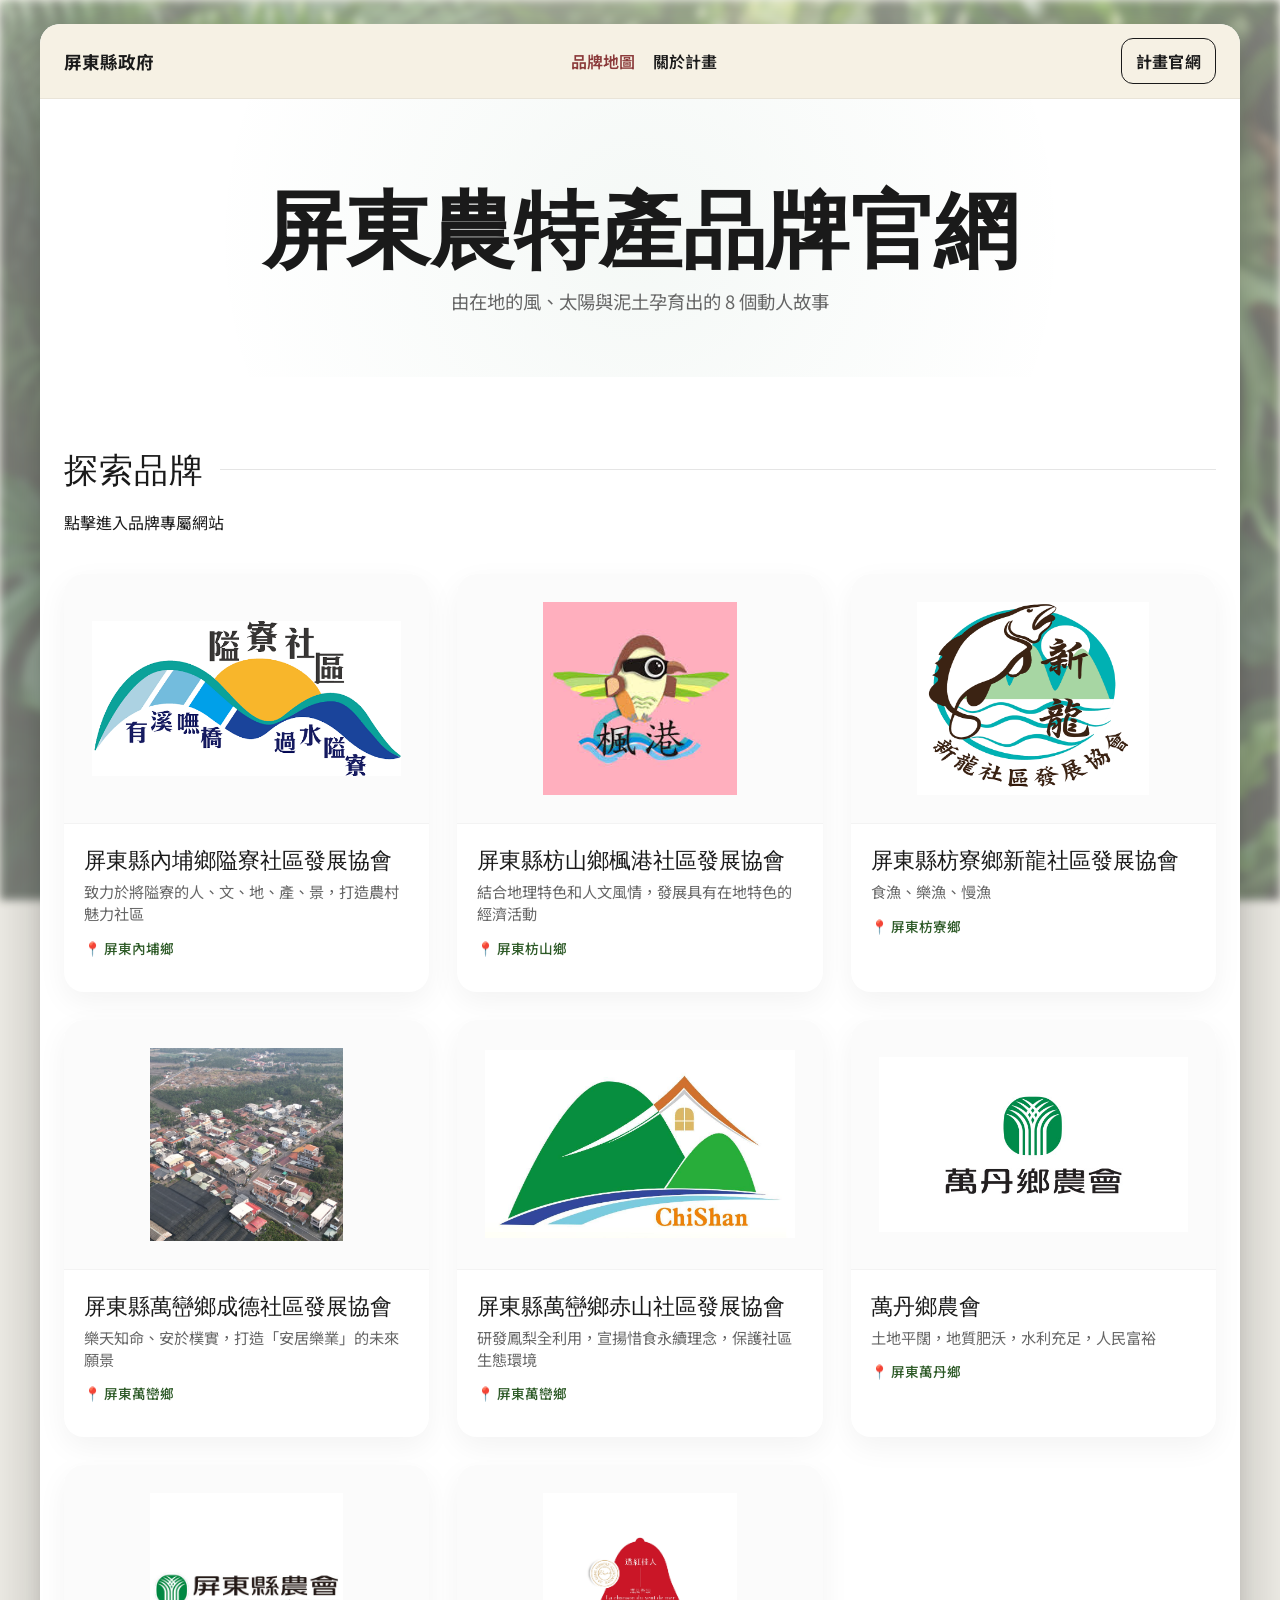
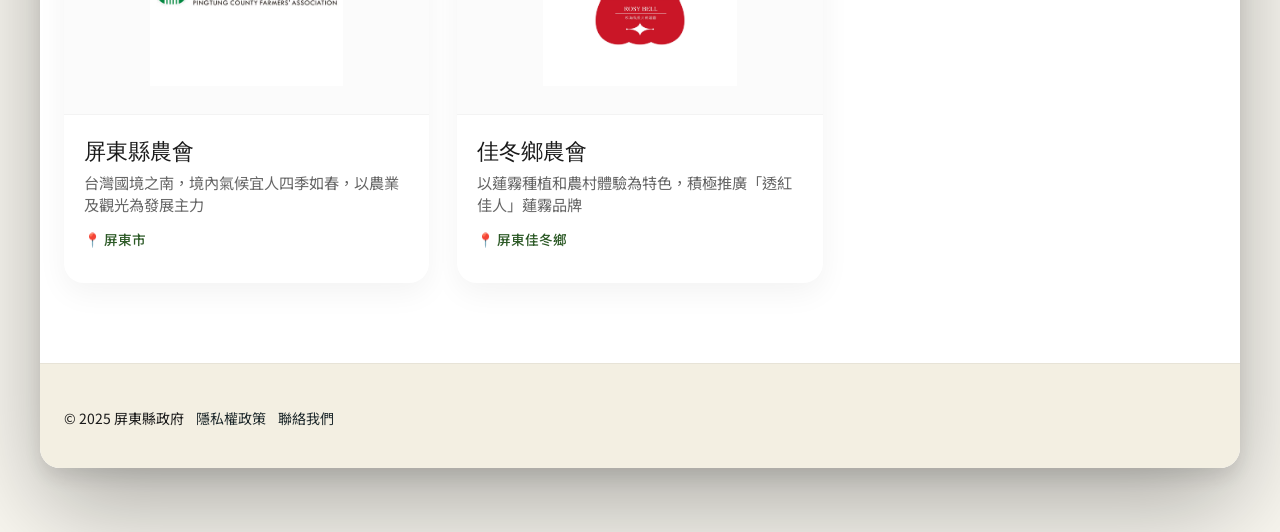
==== commit 3b4b54ae: "改為全靜態網站生成模式" ====
--- a/index.html
+++ b/index.html
@@ -2,59 +2,195 @@
 <html lang="zh-Hant">
 
 <head>
-  <meta charset="UTF-8" />
-  <meta name="viewport" content="width=device-width, initial-scale=1.0" />
-  <title>屏東農特產品牌官網 | 品牌地圖</title>
-  <meta name="description" content="探索屏東在地品牌，從產地到餐桌的自然風味。">
-  <link rel="stylesheet" href="style.css" />
-  <link rel="preconnect" href="https://fonts.googleapis.com">
-  <link rel="preconnect" href="https://fonts.gstatic.com" crossorigin>
-  <link
-    href="https://fonts.googleapis.com/css2?family=Noto+Sans+TC:wght@300;400;500;700&family=Outfit:wght@300;400;600&display=swap"
-    rel="stylesheet">
+    <meta charset="UTF-8" />
+    <meta name="viewport" content="width=device-width, initial-scale=1.0" />
+    <title>屏東農特產品牌官網 | 品牌地圖</title>
+    <meta name="description" content="探索屏東在地品牌，從產地到餐桌的自然風味。">
+    <link rel="stylesheet" href="style.css" />
+    <link rel="preconnect" href="https://fonts.googleapis.com">
+    <link rel="preconnect" href="https://fonts.gstatic.com" crossorigin>
+    <link
+        href="https://fonts.googleapis.com/css2?family=Noto+Sans+TC:wght@300;400;500;700&family=Outfit:wght@300;400;600&display=swap"
+        rel="stylesheet">
 </head>
 
 <body data-page="index">
-  <div class="page-bg"></div>
+    <div class="page-bg"></div>
 
-  <div class="page-shell">
-    <header class="lp-nav">
-      <div class="logo">屏東縣政府</div>
-      <nav>
-        <a href="index.html" class="active">品牌地圖</a>
-        <a href="#">關於計畫</a>
-      </nav>
-      <a class="ghost-btn" href="#" target="_blank">計畫官網</a>
-    </header>
+    <div class="page-shell">
+        <header class="lp-nav">
+            <div class="logo">屏東縣政府</div>
+            <nav>
+                <a href="index.html" class="active">品牌地圖</a>
+                <a href="#">關於計畫</a>
+            </nav>
+            <a class="ghost-btn" href="#" target="_blank">計畫官網</a>
+        </header>
 
-    <section class="directory-hero">
-      <div class="hero-content">
-        <h1 class="premium-title">屏東農特產品牌官網</h1>
-        <p class="premium-subtitle">由在地的風、太陽與泥土孕育出的 8 個動人故事</p>
+        <section class="directory-hero">
+            <div class="hero-content">
+                <h1 class="premium-title">屏東農特產品牌官網</h1>
+                <p class="premium-subtitle">由在地的風、太陽與泥土孕育出的 8 個動人故事</p>
+            </div>
+        </section>
+
+        <section class="brand-directory">
+            <div class="section-head">
+                <h2>探索品牌</h2>
+                <p class="small">點擊進入品牌專屬網站</p>
+            </div>
+            <div id="brand-grid" class="brand-grid">
+                <!-- Brand Cards Injection point -->
+                
+      <div class="brand-card">
+        <div class="brand-image">
+          <img src="public/assets/ailiao/L1.png" alt="屏東縣內埔鄉隘寮社區發展協會" loading="lazy" />
+          <div class="brand-overlay">
+            <span class="view-tag">進入品牌</span>
+          </div>
+        </div>
+        <div class="brand-info">
+          <h3>屏東縣內埔鄉隘寮社區發展協會</h3>
+          <p class="tagline">致力於將隘寮的人、文、地、產、景，打造農村魅力社區</p>
+          <p class="origin">📍 屏東內埔鄉</p>
+          <div class="brand-badges-mini">
+            
+          </div>
+        </div>
+        <a href="brands/ailiao/index.html" class="brand-link-overlay"></a>
       </div>
-    </section>
+      <div class="brand-card">
+        <div class="brand-image">
+          <img src="public/assets/fenggang/L2.jpeg" alt="屏東縣枋山鄉楓港社區發展協會" loading="lazy" />
+          <div class="brand-overlay">
+            <span class="view-tag">進入品牌</span>
+          </div>
+        </div>
+        <div class="brand-info">
+          <h3>屏東縣枋山鄉楓港社區發展協會</h3>
+          <p class="tagline">結合地理特色和人文風情，發展具有在地特色的經濟活動</p>
+          <p class="origin">📍 屏東枋山鄉</p>
+          <div class="brand-badges-mini">
+            
+          </div>
+        </div>
+        <a href="brands/fenggang/index.html" class="brand-link-overlay"></a>
+      </div>
+      <div class="brand-card">
+        <div class="brand-image">
+          <img src="public/assets/xinlong/L3.jpg" alt="屏東縣枋寮鄉新龍社區發展協會" loading="lazy" />
+          <div class="brand-overlay">
+            <span class="view-tag">進入品牌</span>
+          </div>
+        </div>
+        <div class="brand-info">
+          <h3>屏東縣枋寮鄉新龍社區發展協會</h3>
+          <p class="tagline">食漁、樂漁、慢漁</p>
+          <p class="origin">📍 屏東枋寮鄉</p>
+          <div class="brand-badges-mini">
+            
+          </div>
+        </div>
+        <a href="brands/xinlong/index.html" class="brand-link-overlay"></a>
+      </div>
+      <div class="brand-card">
+        <div class="brand-image">
+          <img src="public/assets/chengde/L4.png" alt="屏東縣萬巒鄉成德社區發展協會" loading="lazy" />
+          <div class="brand-overlay">
+            <span class="view-tag">進入品牌</span>
+          </div>
+        </div>
+        <div class="brand-info">
+          <h3>屏東縣萬巒鄉成德社區發展協會</h3>
+          <p class="tagline">樂天知命、安於樸實，打造「安居樂業」的未來願景</p>
+          <p class="origin">📍 屏東萬巒鄉</p>
+          <div class="brand-badges-mini">
+            
+          </div>
+        </div>
+        <a href="brands/chengde/index.html" class="brand-link-overlay"></a>
+      </div>
+      <div class="brand-card">
+        <div class="brand-image">
+          <img src="public/assets/chishan/L5.jpg" alt="屏東縣萬巒鄉赤山社區發展協會" loading="lazy" />
+          <div class="brand-overlay">
+            <span class="view-tag">進入品牌</span>
+          </div>
+        </div>
+        <div class="brand-info">
+          <h3>屏東縣萬巒鄉赤山社區發展協會</h3>
+          <p class="tagline">研發鳳梨全利用，宣揚惜食永續理念，保護社區生態環境</p>
+          <p class="origin">📍 屏東萬巒鄉</p>
+          <div class="brand-badges-mini">
+            
+          </div>
+        </div>
+        <a href="brands/chishan/index.html" class="brand-link-overlay"></a>
+      </div>
+      <div class="brand-card">
+        <div class="brand-image">
+          <img src="public/assets/wandan/L6.jpg" alt="萬丹鄉農會" loading="lazy" />
+          <div class="brand-overlay">
+            <span class="view-tag">進入品牌</span>
+          </div>
+        </div>
+        <div class="brand-info">
+          <h3>萬丹鄉農會</h3>
+          <p class="tagline">土地平闊，地質肥沃，水利充足，人民富裕</p>
+          <p class="origin">📍 屏東萬丹鄉</p>
+          <div class="brand-badges-mini">
+            
+          </div>
+        </div>
+        <a href="brands/wandan/index.html" class="brand-link-overlay"></a>
+      </div>
+      <div class="brand-card">
+        <div class="brand-image">
+          <img src="public/assets/pingtung/L7.jpg" alt="屏東縣農會" loading="lazy" />
+          <div class="brand-overlay">
+            <span class="view-tag">進入品牌</span>
+          </div>
+        </div>
+        <div class="brand-info">
+          <h3>屏東縣農會</h3>
+          <p class="tagline">台灣國境之南，境內氣候宜人四季如春，以農業及觀光為發展主力</p>
+          <p class="origin">📍 屏東市</p>
+          <div class="brand-badges-mini">
+            
+          </div>
+        </div>
+        <a href="brands/pingtung/index.html" class="brand-link-overlay"></a>
+      </div>
+      <div class="brand-card">
+        <div class="brand-image">
+          <img src="public/assets/jiadong/L8.png" alt="佳冬鄉農會" loading="lazy" />
+          <div class="brand-overlay">
+            <span class="view-tag">進入品牌</span>
+          </div>
+        </div>
+        <div class="brand-info">
+          <h3>佳冬鄉農會</h3>
+          <p class="tagline">以蓮霧種植和農村體驗為特色，積極推廣「透紅佳人」蓮霧品牌</p>
+          <p class="origin">📍 屏東佳冬鄉</p>
+          <div class="brand-badges-mini">
+            
+          </div>
+        </div>
+        <a href="brands/jiadong/index.html" class="brand-link-overlay"></a>
+      </div>
+            </div>
+        </section>
 
-    <section class="brand-directory">
-      <div class="section-head">
-        <h2>探索品牌</h2>
-        <p class="small">點擊進入品牌專屬網站</p>
-      </div>
-      <div id="brand-grid" class="brand-grid">
-        <!-- Brands will be loaded here -->
-        <div class="loading-state">載入品牌中...</div>
-      </div>
-    </section>
+        <footer class="lp-footer">
+            <div class="footer-nav">
+                <span>© 2025 屏東縣政府</span>
+                <a href="#">隱私權政策</a>
+                <a href="#">聯絡我們</a>
+            </div>
+        </footer>
+    </div>
 
-    <footer class="lp-footer">
-      <div class="footer-nav">
-        <span>© 2025 屏東縣政府</span>
-        <a href="#">隱私權政策</a>
-        <a href="#">聯絡我們</a>
-      </div>
-    </footer>
-  </div>
-
-  <script src="app.js"></script>
+    <script src="app.js"></script>
 </body>
 
-</html>
+</html>
--- a/style.css
+++ b/style.css
@@ -247,36 +247,48 @@
   background: rgba(0, 0, 0, 0.1);
 }
 
+.story-grid {
+  display: grid;
+  grid-template-columns: 1.1fr 0.9fr;
+  gap: 32px;
+  margin-top: 24px;
+  align-items: start;
+}
+
+.story-text {
+  font-size: 1.15rem;
+  line-height: 1.8;
+  color: var(--muted);
+}
+
+.story-card {
+  background: #fff;
+  border-radius: 20px;
+  padding: 12px;
+  box-shadow: 0 20px 40px rgba(0, 0, 0, 0.08);
+}
+
+.story-img {
+  width: 100%;
+  height: 320px;
+  object-fit: cover;
+  border-radius: 12px;
+  display: block;
+}
+
+.story-note {
+  margin-top: 10px;
+  font-size: 0.85rem;
+  color: var(--muted);
+  text-align: center;
+  font-style: italic;
+}
+
 /* Hide Buy Now buttons as requested */
 .card .btn-primary,
 .hero-cta,
 .footer-cta {
   display: none !important;
-}
-
-.product-grid {
-  display: grid;
-  grid-template-columns: repeat(auto-fill, minmax(300px, 1fr));
-  gap: 32px;
-  /* More whitespace */
-  margin-top: 32px;
-}
-
-.card {
-  background: none;
-  border-radius: 0;
-  /* Minimalist gallery style */
-  box-shadow: none;
-  padding: 0;
-  border-bottom: 1px solid rgba(0, 0, 0, 0.1);
-  padding-bottom: 24px;
-}
-
-.story-img {
-  width: 100%;
-  border-radius: 12px;
-  object-fit: cover;
-  height: 220px;
 }
 
 .story-note {
@@ -369,56 +381,6 @@
   font-weight: 700;
 }
 
-.passport-section {
-  background: linear-gradient(120deg, rgba(255, 255, 255, 0.8), rgba(242, 159, 5, 0.08));
-}
-
-.passport-card {
-  margin-top: 16px;
-  padding: 18px;
-  background: #fff;
-  border-radius: 18px;
-  display: grid;
-  grid-template-columns: 1fr 1fr;
-  gap: 16px;
-  align-items: center;
-  box-shadow: 0 18px 30px rgba(0, 0, 0, 0.12);
-}
-
-.passport-img {
-  width: 100%;
-  max-width: 320px;
-  border-radius: 12px;
-  justify-self: end;
-}
-
-.map-section {
-  background: rgba(255, 255, 255, 0.65);
-}
-
-.map-grid {
-  display: grid;
-  grid-template-columns: 1fr 1fr;
-  gap: 18px;
-  margin-top: 14px;
-}
-
-.map-spot {
-  padding: 14px;
-  background: #fff;
-  border-radius: 14px;
-  box-shadow: 0 12px 24px rgba(0, 0, 0, 0.12);
-}
-
-.map-pin {
-  display: inline-block;
-  background: var(--accent-green);
-  color: #fff;
-  padding: 6px 10px;
-  border-radius: 999px;
-  margin-bottom: 8px;
-}
-
 .map-list .map-item {
   background: #fff;
   padding: 10px 12px;
@@ -433,16 +395,6 @@
   border-top: 1px solid rgba(0, 0, 0, 0.05);
 }
 
-.footer-banner {
-  display: flex;
-  align-items: center;
-  justify-content: space-between;
-  gap: 16px;
-  background: linear-gradient(135deg, rgba(47, 122, 77, 0.14), rgba(242, 159, 5, 0.12));
-  padding: 20px;
-  border-radius: 16px;
-}
-
 .footer-nav {
   display: flex;
   gap: 12px;
@@ -455,56 +407,6 @@
   text-decoration: none;
 }
 
-
-/* Brand page legacy hero */
-.hero {
-  position: relative;
-  border-radius: 18px;
-  overflow: hidden;
-  min-height: 320px;
-  display: grid;
-  grid-template-columns: 1.1fr 0.9fr;
-  align-items: center;
-  background: #d7e7d7;
-}
-
-.hero img {
-  position: absolute;
-  inset: 0;
-  width: 100%;
-  height: 100%;
-  object-fit: cover;
-}
-
-.hero .content {
-  position: relative;
-  color: #fff;
-  padding: 32px;
-  max-width: 620px;
-  width: 100%;
-  background: linear-gradient(120deg, rgba(0, 0, 0, 0.55), rgba(0, 0, 0, 0.2));
-}
-
-.hero h1 {
-  margin: 0 0 12px;
-  font-size: 36px;
-  letter-spacing: 1px;
-}
-
-.hero p {
-  margin: 0 0 12px;
-  font-size: 18px;
-  line-height: 1.6;
-}
-
-.hero .big-text {
-  font-size: clamp(52px, 7vw, 86px);
-  font-weight: 800;
-  line-height: 0.95;
-  text-align: right;
-  color: #fff;
-  text-shadow: 0 2px 10px rgba(0, 0, 0, 0.3);
-}
 
 /* Legacy utility styles kept */
 .video-list {
@@ -605,13 +507,22 @@
   position: relative;
   aspect-ratio: 16/10;
   overflow: hidden;
+  background: #fbfbfb;
+  /* Subtle contrast for the logo area */
+  display: flex;
+  align-items: center;
+  justify-content: center;
+  padding: 28px;
+  /* Safe area for logos */
+  border-bottom: 1px solid rgba(0, 0, 0, 0.03);
 }
 
 .brand-image img {
-  width: 100%;
-  height: 100%;
-  object-fit: cover;
-  transition: transform 0.6s ease;
+  max-width: 100%;
+  max-height: 100%;
+  object-fit: contain;
+  /* Prevent cropping */
+  transition: transform 0.6s cubic-bezier(0.165, 0.84, 0.44, 1);
 }
 
 .brand-card:hover .brand-image img {
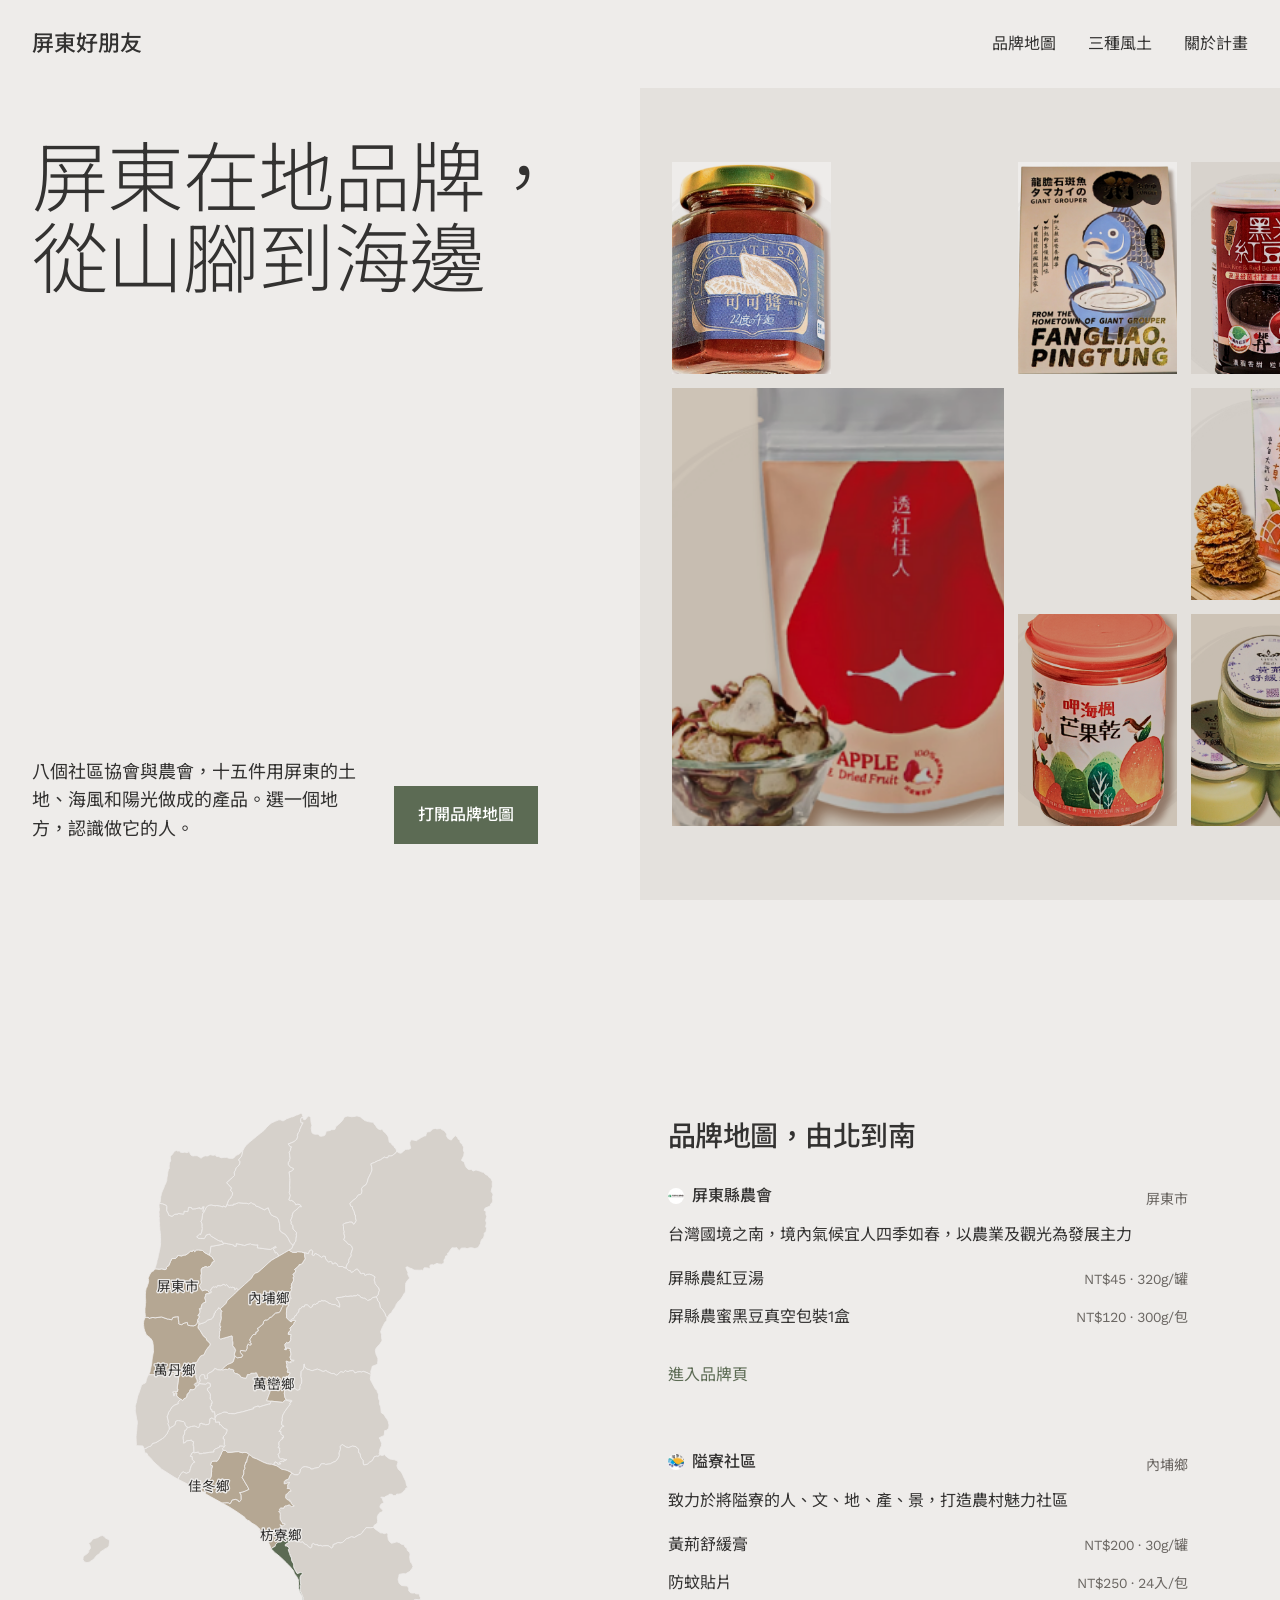
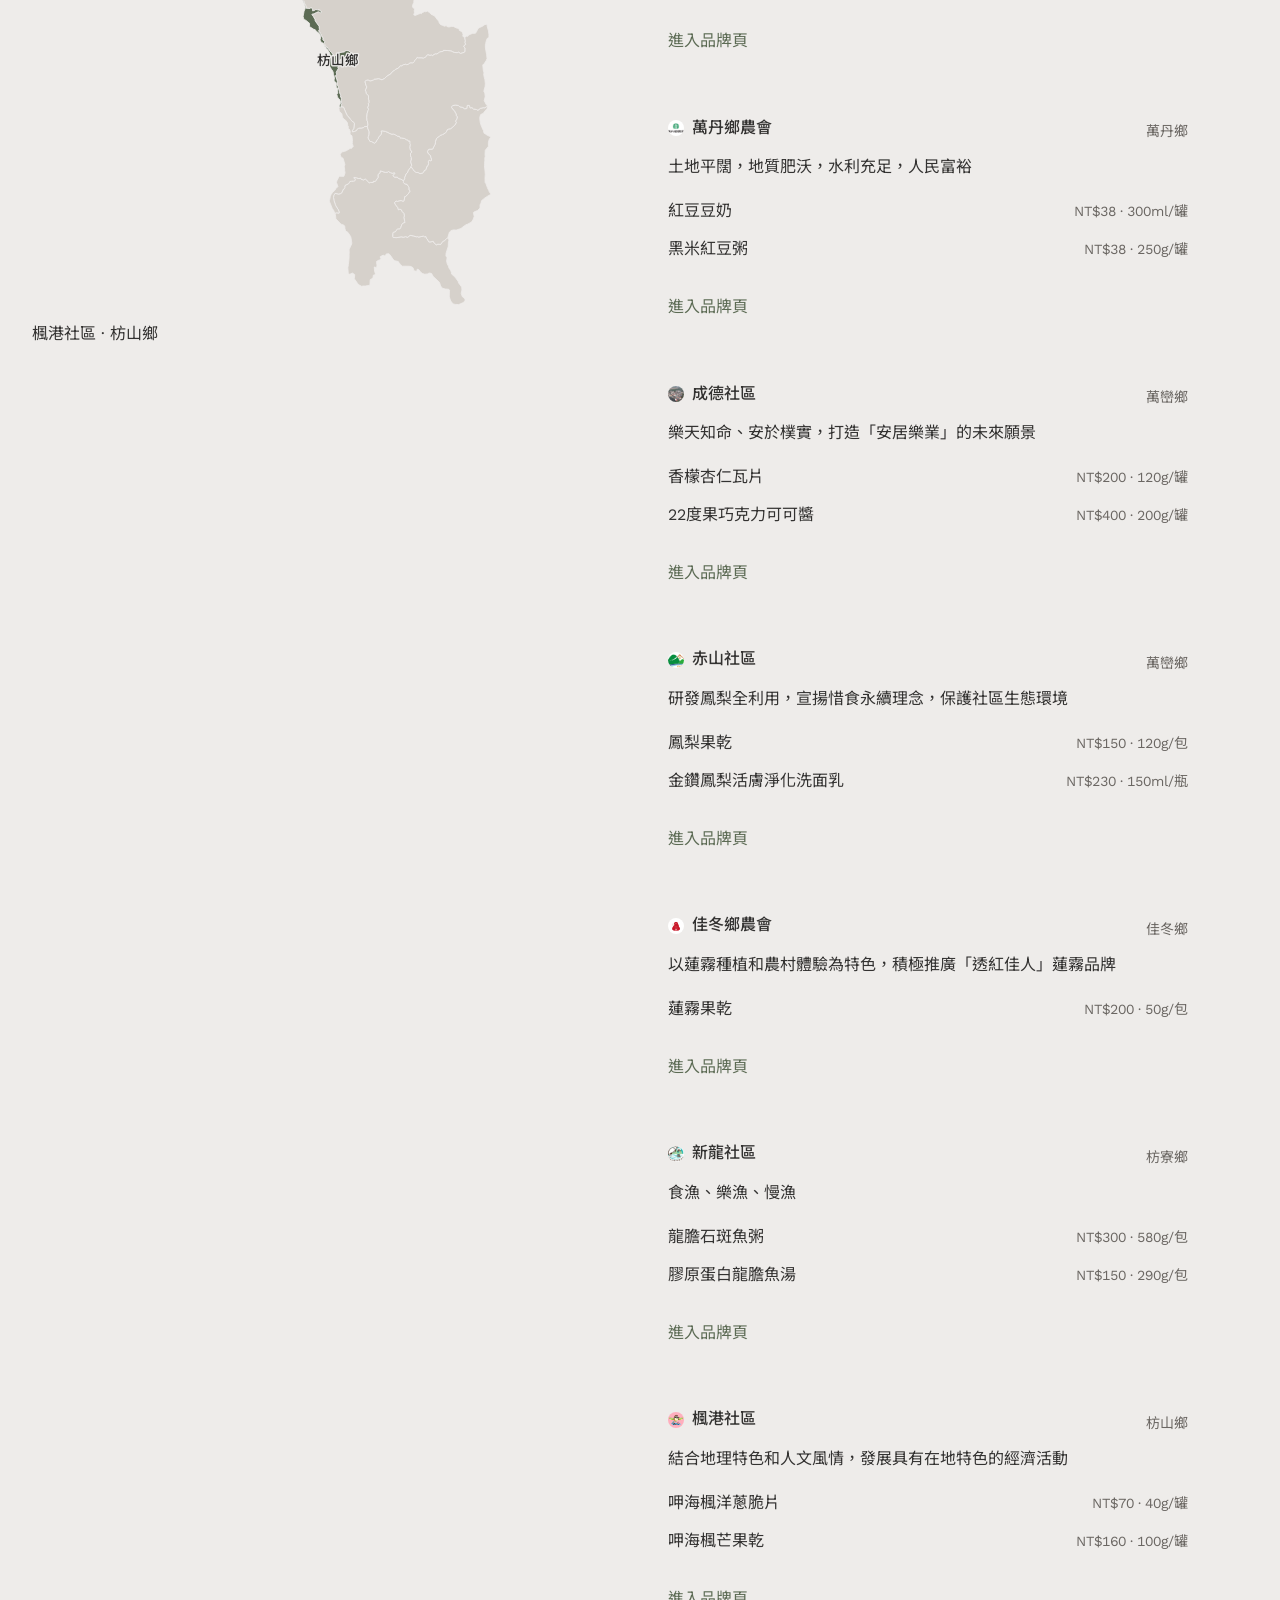
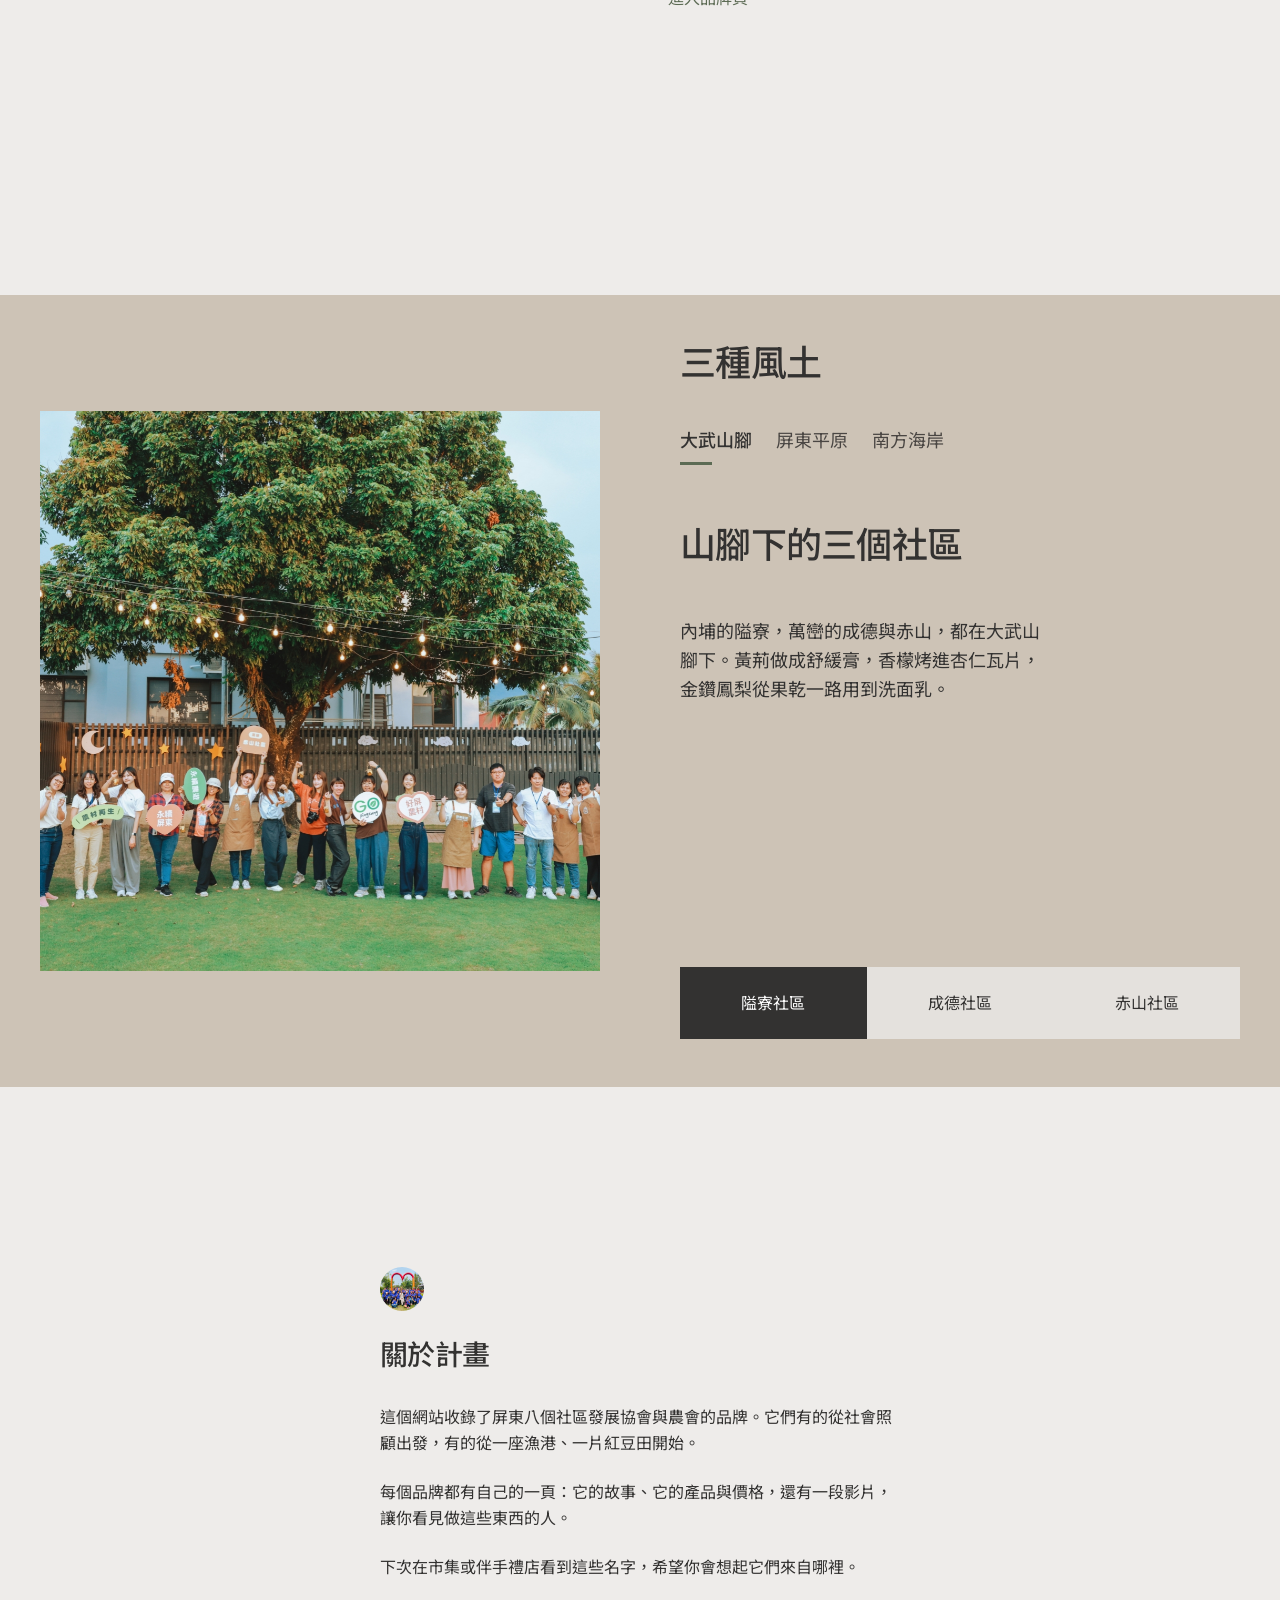
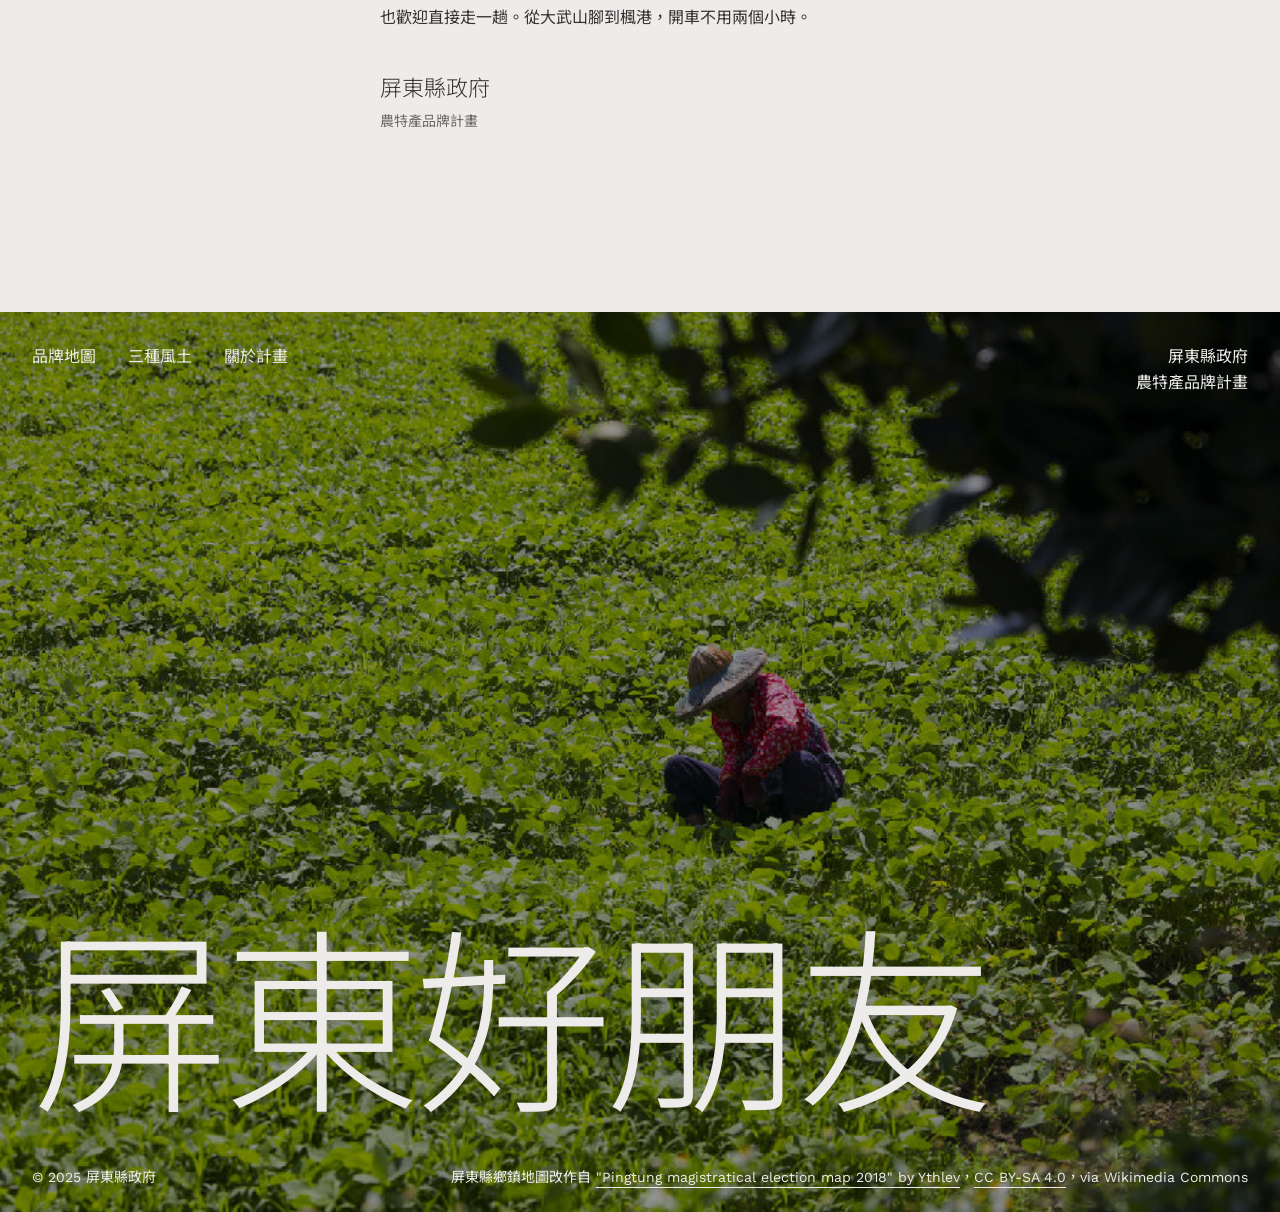
==== commit bab2ecc2: "重新設計首頁與品牌頁版面 & 加入互動式屏東品牌地圖 - 首頁與品牌頁重新設計：採用 split-stage 版面、可互動的屏東鄉鎮品牌地圖、三種風土分頁、Work Sans + Noto Sans " ====
--- a/index.html
+++ b/index.html
@@ -1,196 +1,197 @@
 <!DOCTYPE html>
 <html lang="zh-Hant">
-
 <head>
-    <meta charset="UTF-8" />
-    <meta name="viewport" content="width=device-width, initial-scale=1.0" />
-    <title>屏東農特產品牌官網 | 品牌地圖</title>
-    <meta name="description" content="探索屏東在地品牌，從產地到餐桌的自然風味。">
-    <link rel="stylesheet" href="style.css" />
-    <link rel="preconnect" href="https://fonts.googleapis.com">
-    <link rel="preconnect" href="https://fonts.gstatic.com" crossorigin>
-    <link
-        href="https://fonts.googleapis.com/css2?family=Noto+Sans+TC:wght@300;400;500;700&family=Outfit:wght@300;400;600&display=swap"
-        rel="stylesheet">
+  <meta charset="UTF-8">
+  <meta name="viewport" content="width=device-width, initial-scale=1">
+  <title>屏東好朋友｜從山腳到海邊的在地品牌</title>
+  <meta name="description" content="八個社區協會與農會，十五件用屏東的土地、海風和陽光做成的產品。從品牌地圖認識做它的人。">
+  <link rel="preconnect" href="https://fonts.googleapis.com">
+  <link rel="preconnect" href="https://fonts.gstatic.com" crossorigin>
+  <link href="https://fonts.googleapis.com/css2?family=Work+Sans:wght@300;400;500&amp;family=Noto+Sans+TC:wght@300;400;500&amp;display=swap" rel="stylesheet">
+  <link rel="stylesheet" href="style.css">
+  <script src="app.js" defer></script>
 </head>
-
 <body data-page="index">
-    <div class="page-bg"></div>
-
-    <div class="page-shell">
-        <header class="lp-nav">
-            <div class="logo">屏東縣政府</div>
-            <nav>
-                <a href="index.html" class="active">品牌地圖</a>
-                <a href="#">關於計畫</a>
-            </nav>
-            <a class="ghost-btn" href="#" target="_blank">計畫官網</a>
-        </header>
-
-        <section class="directory-hero">
-            <div class="hero-content">
-                <h1 class="premium-title">屏東農特產品牌官網</h1>
-                <p class="premium-subtitle">由在地的風、太陽與泥土孕育出的 8 個動人故事</p>
-            </div>
-        </section>
-
-        <section class="brand-directory">
-            <div class="section-head">
-                <h2>探索品牌</h2>
-                <p class="small">點擊進入品牌專屬網站</p>
-            </div>
-            <div id="brand-grid" class="brand-grid">
-                <!-- Brand Cards Injection point -->
-                
-      <div class="brand-card">
-        <div class="brand-image">
-          <img src="public/assets/ailiao/L1.png" alt="屏東縣內埔鄉隘寮社區發展協會" loading="lazy" />
-          <div class="brand-overlay">
-            <span class="view-tag">進入品牌</span>
-          </div>
+  <header class="site-nav">
+    <a class="wordmark" href="index.html">屏東好朋友</a>
+    <nav aria-label="主要導覽"><a href="#map">品牌地圖</a><a href="#places">三種風土</a><a href="#about">關於計畫</a></nav>
+  </header>
+  <main>
+    <section class="home-hero" aria-labelledby="home-title">
+      <div class="hero-copy">
+        <h1 id="home-title" data-reveal>屏東在地品牌，<br>從山腳到海邊</h1>
+        <div class="hero-bottom">
+          <p data-reveal>八個社區協會與農會，十五件用屏東的土地、海風和陽光做成的產品。選一個地方，認識做它的人。</p>
+          <a class="button" href="#map" data-reveal>打開品牌地圖</a>
         </div>
-        <div class="brand-info">
-          <h3>屏東縣內埔鄉隘寮社區發展協會</h3>
-          <p class="tagline">致力於將隘寮的人、文、地、產、景，打造農村魅力社區</p>
-          <p class="origin">📍 屏東內埔鄉</p>
-          <div class="brand-badges-mini">
-            
-          </div>
+      </div>
+      <div class="specimen-stage" aria-label="屏東在地產品">
+        <div class="specimen-mosaic">
+          <a class="specimen specimen-0" href="#brand-jiadong" style="--tile-index:0">
+            <img src="public/assets/jiadong/B_8_1.png" alt="蓮霧果乾" width="500" height="500" fetchpriority="high">
+          </a>
+          <a class="specimen specimen-1" href="#brand-xinlong" style="--tile-index:1">
+            <img src="public/assets/xinlong/B_3_1.png" alt="龍膽石斑魚粥" width="500" height="500" fetchpriority="high">
+          </a>
+          <a class="specimen specimen-2" href="#brand-chishan" style="--tile-index:2">
+            <img src="public/assets/chishan/B_5_1.png" alt="鳳梨果乾" width="500" height="500" fetchpriority="high">
+          </a>
+          <a class="specimen specimen-3" href="#brand-fenggang" style="--tile-index:3">
+            <img src="public/assets/fenggang/B_2_2.png" alt="呷海楓芒果乾" width="500" height="500" fetchpriority="high">
+          </a>
+          <a class="specimen specimen-4" href="#brand-chengde" style="--tile-index:4">
+            <img src="public/assets/chengde/B_4_2.png" alt="22度果巧克力可可醬" width="500" height="500" fetchpriority="high">
+          </a>
+          <a class="specimen specimen-5" href="#brand-wandan" style="--tile-index:5">
+            <img src="public/assets/wandan/B_6_2.png" alt="黑米紅豆粥" width="500" height="500" fetchpriority="high">
+          </a>
+          <a class="specimen specimen-6" href="#brand-ailiao" style="--tile-index:6">
+            <img src="public/assets/ailiao/B_1_1.png" alt="黃荊舒緩膏" width="500" height="500" fetchpriority="high">
+          </a>
         </div>
-        <a href="brands/ailiao/index.html" class="brand-link-overlay"></a>
       </div>
-      <div class="brand-card">
-        <div class="brand-image">
-          <img src="public/assets/fenggang/L2.jpeg" alt="屏東縣枋山鄉楓港社區發展協會" loading="lazy" />
-          <div class="brand-overlay">
-            <span class="view-tag">進入品牌</span>
-          </div>
+    </section>
+    <section id="map" class="map-section" aria-labelledby="map-title">
+      <div class="map-stage">
+        <svg xmlns="http://www.w3.org/2000/svg" viewBox="0 0 1440 2777" role="group" aria-label="屏東縣鄉鎮品牌地圖"><title>屏東縣鄉鎮品牌地圖</title><a class="town has-brand" href="#brand-jiadong" data-town="佳冬鄉" data-slugs="jiadong" aria-label="佳冬鄉：佳冬鄉農會"><path class="town-shape" data-town="佳冬鄉" d="M 584.8 1198.4 580.8 1203.8 577.7 1211.4 577.7 1211.5 574.8 1225.0 571.9 1224.2 570.1 1232.2 569.9 1232.6 567.8 1238.3 567.8 1238.5 569.4 1246.1 565.0 1253.1 565.1 1259.1 565.1 1259.5 565.2 1265.2 559.4 1278.0 559.5 1278.2 570.6 1297.2 570.8 1297.6 579.5 1312.1 579.6 1312.3 579.9 1313.0 580.0 1313.2 583.1 1319.9 582.8 1320.0 571.6 1325.4 560.5 1329.5 549.9 1331.5 549.9 1331.7 549.9 1331.7 553.7 1334.5 555.7 1339.9 556.1 1355.4 550.9 1362.6 550.9 1362.9 546.4 1362.1 545.7 1358.8 535.1 1354.8 523.7 1357.9 519.2 1368.0 516.4 1370.6 511.1 1367.4 504.4 1366.9 504.6 1367.4 503.9 1367.4 503.9 1367.4 489.4 1367.8 448.0 1345.1 430.5 1334.6 430.7 1327.7 430.6 1327.6 426.1 1328.7 411.7 1326.5 420.0 1306.4 435.5 1293.8 435.7 1293.6 435.8 1293.6 444.5 1284.9 444.7 1284.5 445.0 1284.1 445.3 1283.8 447.9 1280.0 448.2 1279.5 450.3 1275.6 452.3 1255.7 452.1 1254.9 452.2 1249.9 452.3 1249.0 452.8 1245.4 452.8 1245.0 455.9 1237.9 448.4 1234.0 450.8 1224.8 456.8 1220.7 464.0 1220.5 464.5 1220.5 471.3 1220.8 476.0 1214.9 480.9 1205.0 481.3 1204.3 485.4 1196.0 485.6 1195.6 488.4 1187.4 493.4 1183.1 501.6 1183.1 503.5 1185.9 503.8 1186.2 504.2 1186.6 504.4 1186.9 508.4 1189.4 508.8 1189.5 520.8 1189.5 534.3 1187.7 546.1 1187.2 546.2 1187.2 558.9 1191.1 559.1 1191.1 568.0 1190.0 576.0 1190.9 584.8 1198.4 Z"><title>佳冬鄉</title></path></a><path class="town-shape" data-town="竹田鄉" d="M 407.4 740.9 425.1 735.4 425.5 735.2 431.6 732.0 438.4 725.8 449.1 723.1 449.4 723.0 450.4 722.8 450.5 722.7 456.0 718.2 460.6 708.5 460.9 702.7 465.0 700.6 465.3 695.0 468.5 693.4 468.6 693.3 473.5 688.5 477.2 682.3 477.3 682.2 477.4 682.1 481.8 687.1 488.9 695.4 485.9 700.1 485.7 711.3 486.4 720.9 481.6 738.5 481.7 748.1 481.9 748.2 482.0 748.3 482.3 748.3 482.4 748.3 484.3 748.7 484.6 748.7 484.7 748.7 484.9 748.8 481.7 755.6 483.3 762.4 480.6 764.1 480.0 777.2 480.0 777.4 480.0 778.0 479.2 787.2 482.2 793.0 482.3 793.0 523.5 781.3 525.3 785.0 525.0 785.5 524.9 797.3 526.3 801.1 526.3 801.6 527.2 807.0 526.3 816.0 533.5 824.9 536.4 832.5 535.6 835.2 535.6 835.3 535.5 835.4 531.9 845.7 534.4 853.0 527.6 872.9 527.4 873.1 521.2 876.7 508.4 881.7 500.5 888.3 491.9 896.0 489.7 899.2 489.7 899.3 483.8 901.5 483.6 901.5 483.4 901.4 473.4 900.4 463.7 895.3 463.5 895.3 460.6 900.7 453.4 906.8 453.0 907.1 442.7 912.1 437.2 916.2 437.2 916.5 437.1 923.2 437.3 923.4 438.4 929.0 438.3 929.3 436.5 931.4 433.6 932.8 428.4 931.0 427.6 919.1 421.2 917.1 417.3 917.9 411.5 923.4 409.7 927.9 412.6 939.0 407.9 945.6 408.6 948.6 407.0 954.1 396.9 959.6 391.3 951.8 393.6 948.5 398.6 946.3 398.8 946.2 401.5 945.4 401.0 936.0 396.8 928.0 396.6 916.3 384.5 914.0 384.5 911.3 378.7 908.1 378.0 907.8 378.9 906.0 379.5 904.7 377.1 902.0 376.4 901.6 374.6 900.7 372.9 899.6 375.5 896.0 373.3 889.4 372.9 888.4 372.5 886.9 372.2 885.2 377.5 879.2 382.4 879.1 385.4 875.3 385.4 875.3 385.7 875.3 385.9 875.2 394.2 875.4 401.6 872.5 405.3 863.0 407.5 861.2 407.7 861.0 413.8 851.7 425.3 847.5 428.5 840.8 428.5 840.1 431.5 833.3 441.9 819.1 445.1 816.9 445.2 816.6 445.3 816.5 446.8 811.4 445.6 807.2 435.0 796.5 432.4 788.7 425.4 784.2 425.3 784.1 420.0 777.1 411.4 762.4 411.0 762.0 404.6 754.2 404.5 748.4 407.4 740.9 Z"><title>竹田鄉</title></path><a class="town has-brand" href="#brand-wandan" data-town="萬丹鄉" data-slugs="wandan" aria-label="萬丹鄉：萬丹鄉農會"><path class="town-shape" data-town="萬丹鄉" d="M 396.9 959.6 397.1 963.2 391.3 968.7 391.1 968.9 391.0 968.9 383.8 971.1 377.5 969.5 375.0 977.2 374.7 977.8 371.1 982.9 366.8 985.7 365.3 995.6 361.6 999.2 355.7 1001.6 350.8 1009.0 349.2 1008.5 347.3 1004.6 345.3 1004.3 341.7 1002.8 330.3 993.5 329.8 992.9 329.3 988.6 329.4 988.4 330.0 981.5 323.3 981.8 322.5 988.4 322.4 989.0 321.3 991.4 320.8 991.4 319.3 992.0 319.2 992.1 319.1 992.1 319.0 991.9 319.0 991.7 318.9 983.9 315.5 978.2 332.6 976.5 333.7 967.7 331.1 967.0 331.2 966.5 335.0 939.3 335.3 937.0 337.2 922.6 328.0 921.3 329.3 905.3 324.2 910.5 307.6 916.4 307.5 916.4 310.3 911.4 311.1 909.9 305.3 910.1 305.0 910.1 304.6 910.1 302.9 910.2 302.1 910.2 300.1 910.6 299.9 910.5 299.0 910.6 290.1 912.8 285.5 911.7 285.4 911.6 285.4 911.5 279.2 911.8 279.0 911.8 265.1 916.4 245.6 917.9 244.3 917.8 240.2 917.7 238.9 917.6 237.4 917.6 236.6 917.6 231.8 917.3 232.6 916.1 233.9 913.2 235.2 910.4 235.7 908.8 236.6 906.2 237.2 903.1 237.6 899.5 241.7 881.0 241.7 880.6 241.9 879.4 243.4 867.2 243.7 864.7 243.9 862.9 244.0 862.7 244.1 861.5 244.8 856.8 245.4 853.5 245.9 850.4 246.5 846.9 247.2 843.8 247.5 842.3 248.3 838.4 248.6 834.2 248.6 832.6 248.5 829.4 248.3 826.4 248.1 822.0 247.9 820.1 247.8 817.1 247.8 816.6 247.1 811.7 246.4 807.6 246.3 806.8 245.9 804.1 245.8 803.6 245.6 802.4 244.6 799.7 243.7 797.9 239.8 791.9 237.5 789.1 236.8 788.5 236.4 788.1 233.2 785.3 232.3 784.6 232.0 784.4 224.0 778.0 223.0 776.3 221.7 773.5 218.2 765.2 217.7 764.0 215.0 755.0 213.9 745.9 213.8 744.4 213.5 739.9 213.5 737.5 214.2 729.4 215.1 726.8 218.3 717.6 224.6 716.3 232.2 717.3 233.6 720.8 238.8 718.1 246.5 716.8 254.2 718.1 275.6 715.1 276.0 714.9 298.0 722.5 300.8 722.4 301.0 722.5 301.1 722.5 312.2 725.1 315.4 718.0 320.5 715.7 328.4 714.6 329.1 714.6 335.6 714.1 335.5 722.5 335.5 722.9 337.6 733.7 337.0 738.6 337.0 739.1 340.9 740.6 341.5 740.8 346.0 742.2 357.2 736.2 364.5 734.7 366.4 734.3 366.9 734.1 368.3 742.6 368.4 743.5 376.9 745.3 376.9 745.5 376.9 745.6 389.9 746.2 397.0 743.1 397.0 742.8 401.1 737.1 401.2 736.8 403.1 729.3 408.0 733.2 408.1 733.4 407.4 740.9 404.5 748.4 404.6 754.2 411.0 762.0 411.4 762.4 420.0 777.1 425.3 784.1 425.4 784.2 432.4 788.7 435.0 796.5 445.6 807.2 446.8 811.4 445.3 816.5 445.2 816.6 445.1 816.9 441.9 819.1 431.5 833.3 428.5 840.1 428.5 840.8 425.3 847.5 413.8 851.7 407.7 861.0 407.5 861.2 405.3 863.0 401.6 872.5 394.2 875.4 385.9 875.2 385.7 875.3 385.4 875.3 385.4 875.3 382.4 879.1 377.5 879.2 372.2 885.2 372.5 886.9 372.9 888.4 373.3 889.4 375.5 896.0 372.9 899.6 374.6 900.7 376.4 901.6 377.1 902.0 379.5 904.7 378.9 906.0 378.0 907.8 378.7 908.1 384.5 911.3 384.5 914.0 396.6 916.3 396.8 928.0 401.0 936.0 401.5 945.4 398.8 946.2 398.6 946.3 393.6 948.5 391.3 951.8 396.9 959.6 Z"><title>萬丹鄉</title></path></a><a class="town has-brand" href="#brand-pingtung" data-town="屏東市" data-slugs="pingtung" aria-label="屏東市：屏東縣農會"><path class="town-shape" data-town="屏東市" d="M 443.5 498.1 453.7 504.7 453.7 504.8 459.5 514.4 459.5 514.6 461.4 517.6 461.6 517.7 461.6 520.6 461.5 520.9 454.4 523.6 453.6 527.5 447.4 537.3 447.3 537.4 445.3 538.2 437.8 541.1 431.6 538.5 418.9 543.8 418.7 543.8 415.7 549.7 416.5 563.3 416.5 563.4 414.4 572.2 415.6 574.8 414.7 582.5 414.7 582.7 415.5 588.2 415.5 588.3 416.3 596.5 416.3 596.7 416.2 597.1 416.2 597.2 416.2 597.3 413.8 598.8 413.8 598.8 412.6 600.7 412.6 600.9 410.4 604.3 409.9 604.9 409.3 605.4 413.5 614.1 413.5 614.3 415.2 618.5 420.2 623.0 427.9 620.4 428.0 620.4 430.1 620.2 430.3 620.2 438.2 622.7 438.4 622.8 438.9 623.0 445.9 632.0 443.4 633.9 437.3 633.4 431.4 635.3 431.4 639.6 431.3 640.0 431.2 640.3 431.2 640.4 431.1 640.6 431.0 640.9 428.5 648.1 428.4 648.4 431.3 658.4 431.3 664.0 431.2 664.0 425.3 664.7 418.4 671.8 415.5 680.7 415.5 687.1 415.4 687.2 415.2 687.3 409.4 686.2 409.3 686.5 409.3 686.5 411.8 694.0 411.3 699.9 404.2 710.9 408.3 711.5 408.4 711.5 410.1 714.8 404.5 722.8 403.1 729.3 401.2 736.8 401.1 737.1 397.0 742.8 397.0 743.1 389.9 746.2 376.9 745.6 376.9 745.5 376.9 745.3 368.4 743.5 368.3 742.6 366.9 734.1 366.4 734.3 364.5 734.7 357.2 736.2 346.0 742.2 341.5 740.8 340.9 740.6 337.0 739.1 337.0 738.6 337.6 733.7 335.5 722.9 335.5 722.5 335.6 714.1 329.1 714.6 328.4 714.6 320.5 715.7 315.4 718.0 312.2 725.1 301.1 722.5 301.0 722.5 300.8 722.4 298.0 722.5 276.0 714.9 275.6 715.1 254.2 718.1 246.5 716.8 238.8 718.1 233.6 720.8 232.2 717.3 224.6 716.3 218.3 717.6 218.9 716.0 219.9 712.2 220.1 710.5 219.8 709.0 219.2 706.0 218.6 700.1 218.6 698.6 218.6 695.7 218.6 692.5 218.6 688.5 218.6 686.6 218.6 685.6 220.1 672.1 220.4 668.3 220.7 666.8 221.0 663.3 220.9 661.0 220.8 659.4 220.7 653.5 220.6 652.7 220.5 650.4 220.4 648.1 220.4 646.5 220.2 643.4 220.3 640.7 220.3 637.6 220.3 636.1 220.5 631.7 220.5 631.3 220.7 627.0 220.9 625.3 221.1 623.9 221.1 623.5 222.4 615.8 223.2 614.4 223.8 613.2 224.7 611.9 225.2 611.1 225.4 610.6 225.5 610.4 226.0 609.0 226.7 606.7 227.5 604.6 227.8 603.3 228.4 601.4 228.8 600.0 230.2 596.9 230.3 596.2 230.9 594.4 231.1 593.1 231.4 587.7 231.4 586.3 230.1 580.1 230.1 578.8 230.5 577.7 231.6 575.2 232.5 573.4 233.2 571.5 234.4 569.0 236.0 565.6 238.6 560.8 238.8 560.5 239.2 560.1 240.6 558.6 242.4 557.1 244.4 555.8 248.3 553.6 249.9 552.1 252.0 548.2 252.2 547.8 256.5 546.4 269.1 547.9 277.4 546.4 277.6 546.4 277.7 546.4 277.8 546.4 288.7 549.4 293.9 546.6 293.4 541.9 295.7 538.7 302.2 535.0 308.1 520.1 308.3 520.0 313.1 510.6 326.0 510.0 331.1 504.8 333.8 499.3 349.0 501.5 350.7 498.7 357.3 498.3 357.3 498.2 362.6 497.4 375.1 487.6 375.4 487.3 375.8 486.7 376.0 486.3 378.3 484.1 378.4 484.1 384.8 485.5 388.4 479.9 392.4 486.2 399.3 480.3 406.9 480.0 417.3 481.6 417.6 481.6 421.1 482.2 421.3 482.2 421.4 482.3 425.7 488.2 443.5 498.1 Z"><title>屏東市</title></path></a><path class="town-shape" data-town="潮州鎮" d="M 661.0 1010.4 656.2 1021.0 651.7 1020.9 632.7 1026.3 618.3 1031.3 615.8 1027.2 598.3 1033.1 600.1 1036.7 582.8 1041.5 582.4 1041.6 561.4 1047.7 561.4 1047.8 561.1 1047.8 544.2 1051.1 532.4 1054.6 519.7 1054.1 519.3 1054.0 510.9 1053.6 510.8 1053.6 506.3 1049.8 497.5 1048.9 490.4 1050.0 487.4 1052.8 487.1 1052.9 485.1 1053.5 484.1 1053.8 470.9 1058.8 463.6 1070.0 463.7 1059.2 462.7 1051.1 462.7 1050.7 462.1 1047.8 454.1 1048.7 452.2 1039.2 448.4 1039.0 446.9 1027.7 451.3 1027.0 450.4 1018.8 453.7 1018.4 453.7 1018.2 453.2 1013.1 453.2 1013.0 452.7 1011.0 452.6 1010.8 451.2 1007.0 446.7 1002.7 447.6 994.3 447.6 993.7 447.4 986.0 443.3 979.1 437.0 971.4 437.2 970.7 438.0 964.9 438.1 964.6 445.0 962.0 447.8 957.2 446.6 948.2 446.5 948.2 446.5 948.2 438.5 946.3 431.8 951.4 415.8 950.0 408.6 948.6 407.9 945.6 412.6 939.0 409.7 927.9 411.5 923.4 417.3 917.9 421.2 917.1 427.6 919.1 428.4 931.0 433.6 932.8 436.5 931.4 438.3 929.3 438.4 929.0 437.3 923.4 437.1 923.2 437.2 916.5 437.2 916.2 442.7 912.1 453.0 907.1 453.4 906.8 460.6 900.7 463.5 895.3 463.7 895.3 473.4 900.4 483.4 901.4 483.6 901.5 483.8 901.5 489.7 899.3 489.7 899.2 490.8 901.3 502.1 897.8 507.3 899.9 513.6 895.1 517.7 897.9 525.9 899.4 526.0 899.4 526.1 899.4 530.5 902.3 529.3 907.7 534.9 912.9 538.0 913.3 538.1 913.5 541.3 913.7 551.0 919.1 554.3 925.9 565.3 928.9 565.4 928.9 573.6 929.4 577.6 917.2 586.1 916.9 589.8 912.8 589.9 912.7 602.4 912.3 608.9 910.6 612.7 918.0 612.7 918.2 613.0 922.5 617.0 929.7 617.0 929.8 615.7 933.3 615.7 933.6 613.2 939.1 620.2 938.2 629.6 942.6 625.6 951.2 660.4 967.3 660.2 968.0 659.0 970.4 658.6 971.4 655.8 980.5 655.6 981.0 645.2 1008.5 645.2 1008.6 661.0 1010.4 Z"><title>潮州鎮</title></path><path class="town-shape" data-town="長治鄉" d="M 688.7 501.2 677.1 508.0 676.6 508.3 675.9 508.6 662.6 516.2 653.0 524.2 628.4 546.9 628.2 546.9 622.6 551.9 613.9 558.9 604.8 561.7 597.5 568.8 592.3 579.6 580.7 589.8 580.5 590.1 569.9 599.5 568.1 601.2 567.7 601.5 546.4 621.0 541.7 615.9 540.7 614.8 540.6 614.7 540.3 614.4 540.2 614.3 533.5 620.4 532.8 613.2 532.6 613.3 525.5 611.2 520.6 612.8 517.9 610.0 514.5 613.0 504.5 601.8 500.2 605.2 495.4 600.7 483.5 606.3 473.4 605.3 473.3 605.3 469.6 612.1 465.9 609.8 461.4 611.2 457.8 609.7 454.2 612.4 454.1 612.6 453.6 615.4 453.5 615.5 453.1 616.2 453.1 616.2 450.9 616.8 450.8 616.9 449.2 622.8 449.2 623.0 451.8 628.4 445.9 632.0 438.9 623.0 438.4 622.8 438.2 622.7 430.3 620.2 430.1 620.2 428.0 620.4 427.9 620.4 420.2 623.0 415.2 618.5 413.5 614.3 413.5 614.1 409.3 605.4 409.9 604.9 410.4 604.3 412.6 600.9 412.6 600.7 413.8 598.8 413.8 598.8 416.2 597.3 416.2 597.2 416.2 597.1 416.3 596.7 416.3 596.5 415.5 588.3 415.5 588.2 414.7 582.7 414.7 582.5 415.6 574.8 414.4 572.2 416.5 563.4 416.5 563.3 415.7 549.7 418.7 543.8 418.9 543.8 431.6 538.5 437.8 541.1 445.3 538.2 447.3 537.4 447.4 537.3 453.6 527.5 454.4 523.6 461.5 520.9 461.6 520.6 461.6 517.7 461.4 517.6 459.5 514.6 459.5 514.4 453.7 504.8 453.7 504.7 443.5 498.1 446.7 488.8 449.5 467.3 457.4 466.6 493.0 460.0 492.7 455.6 512.2 459.0 525.6 461.9 529.8 463.0 530.0 463.3 530.2 466.3 538.0 467.4 538.6 457.9 562.6 463.1 562.8 463.2 562.9 463.2 568.0 464.7 572.8 462.2 588.4 458.1 592.4 461.0 607.1 462.7 607.3 462.8 612.0 462.4 612.3 462.3 614.5 462.2 614.4 462.4 612.4 472.5 619.7 473.5 619.8 473.5 635.9 475.6 636.3 475.7 658.0 478.4 658.1 478.4 665.3 474.4 665.6 474.2 676.2 467.3 679.2 471.5 671.1 474.2 669.2 478.5 674.4 485.7 675.3 490.7 680.3 488.8 688.7 501.2 Z"><title>長治鄉</title></path><path class="town-shape" data-town="麟洛鄉" d="M 546.4 621.0 536.4 630.1 533.4 634.0 533.1 634.2 507.0 657.4 502.8 667.5 499.3 671.1 499.1 671.2 499.0 671.4 498.8 671.5 498.3 672.0 497.7 672.6 497.2 673.0 481.8 687.1 477.4 682.1 477.3 682.2 477.2 682.3 473.5 688.5 468.6 693.3 468.5 693.4 465.3 695.0 465.0 700.6 460.9 702.7 460.6 708.5 456.0 718.2 450.5 722.7 450.4 722.8 449.4 723.0 449.1 723.1 438.4 725.8 431.6 732.0 425.5 735.2 425.1 735.4 407.4 740.9 408.1 733.4 408.0 733.2 403.1 729.3 404.5 722.8 410.1 714.8 408.4 711.5 408.3 711.5 404.2 710.9 411.3 699.9 411.8 694.0 409.3 686.5 409.3 686.5 409.4 686.2 415.2 687.3 415.4 687.2 415.5 687.1 415.5 680.7 418.4 671.8 425.3 664.7 431.2 664.0 431.3 664.0 431.3 658.4 428.4 648.4 428.5 648.1 431.0 640.9 431.1 640.6 431.2 640.4 431.2 640.3 431.3 640.0 431.4 639.6 431.4 635.3 437.3 633.4 443.4 633.9 445.9 632.0 451.8 628.4 449.2 623.0 449.2 622.8 450.8 616.9 450.9 616.8 453.1 616.2 453.1 616.2 453.5 615.5 453.6 615.4 454.1 612.6 454.2 612.4 457.8 609.7 461.4 611.2 465.9 609.8 469.6 612.1 473.3 605.3 473.4 605.3 483.5 606.3 495.4 600.7 500.2 605.2 504.5 601.8 514.5 613.0 517.9 610.0 520.6 612.8 525.5 611.2 532.6 613.3 532.8 613.2 533.5 620.4 540.2 614.3 540.3 614.4 540.6 614.7 540.7 614.8 541.7 615.9 546.4 621.0 Z"><title>麟洛鄉</title></path><path class="town-shape" data-town="九如鄉" d="M 424.5 349.3 421.3 353.2 419.9 360.3 418.9 372.4 415.1 380.0 418.8 388.3 419.1 389.2 419.1 389.4 418.8 397.5 418.9 398.2 419.7 404.9 419.7 405.1 418.0 415.2 413.6 426.6 409.8 425.1 406.2 428.1 406.1 428.3 400.3 434.7 400.4 435.1 400.6 435.1 400.8 435.1 400.9 435.1 407.2 439.8 407.6 439.9 412.9 439.9 412.9 439.6 424.9 440.2 425.5 439.9 429.3 436.7 433.1 428.0 441.0 425.5 441.4 425.4 446.3 424.5 448.3 430.2 470.5 443.7 477.5 447.8 477.6 447.8 484.2 449.1 488.4 448.2 490.1 453.9 492.7 455.6 493.0 460.0 457.4 466.6 449.5 467.3 446.7 488.8 443.5 498.1 425.7 488.2 421.4 482.3 421.3 482.2 421.1 482.2 417.6 481.6 417.3 481.6 406.9 480.0 399.3 480.3 392.4 486.2 388.4 479.9 384.8 485.5 378.4 484.1 378.3 484.1 376.0 486.3 375.8 486.7 375.4 487.3 375.1 487.6 362.6 497.4 357.3 498.2 357.3 498.3 350.7 498.7 349.0 501.5 333.8 499.3 331.1 504.8 326.0 510.0 313.1 510.6 308.3 520.0 308.1 520.1 302.2 535.0 295.7 538.7 293.4 541.9 293.9 546.6 288.7 549.4 277.8 546.4 277.7 546.4 277.6 546.4 277.4 546.4 269.1 547.9 256.5 546.4 252.2 547.8 252.9 546.1 254.5 542.3 255.7 538.5 256.9 534.6 257.3 533.1 258.0 531.2 258.2 530.7 259.3 527.5 260.4 522.0 260.5 520.6 260.6 518.6 260.9 517.3 262.7 512.1 263.1 511.0 263.4 509.9 264.0 508.6 264.9 503.3 265.0 502.0 265.2 500.8 266.1 496.4 266.9 493.3 268.7 485.6 269.3 482.7 270.1 478.9 270.5 476.9 271.1 473.8 271.6 471.5 272.0 469.3 272.2 468.1 272.5 466.4 272.8 463.7 273.1 459.5 273.3 454.2 273.3 453.1 273.2 448.9 273.3 447.8 273.3 436.5 273.3 434.4 273.0 429.6 272.9 428.0 272.5 423.8 272.5 422.6 272.4 422.0 272.0 419.2 271.9 418.4 271.3 413.3 271.1 411.7 271.1 411.4 270.8 409.6 270.8 409.3 270.8 408.9 270.6 407.8 270.5 406.6 270.4 406.0 270.3 403.5 270.1 397.9 270.0 396.4 270.0 394.3 269.9 393.3 270.0 393.1 270.0 392.5 269.9 391.3 269.9 389.9 269.9 389.4 269.9 388.2 269.8 384.6 269.4 383.1 269.1 382.2 269.0 381.6 268.9 379.2 268.9 377.5 268.8 376.3 268.8 375.8 268.8 374.8 268.8 373.9 268.6 372.5 268.8 368.8 268.8 368.1 267.9 364.2 267.7 363.2 268.3 353.3 268.1 351.9 267.9 350.5 267.6 349.1 267.8 345.8 268.2 343.7 269.5 338.3 269.2 336.8 268.6 333.1 268.2 331.1 267.9 325.5 267.9 323.8 268.3 321.3 268.5 319.8 269.3 317.0 280.6 318.2 293.5 323.7 293.7 323.9 295.4 327.8 294.9 342.0 301.2 354.3 302.1 358.6 313.4 362.2 323.3 354.8 334.6 354.2 334.9 352.1 354.0 354.6 354.2 354.6 354.4 354.6 354.4 354.4 354.4 354.0 354.5 353.3 354.5 353.0 355.6 344.2 368.4 345.7 370.1 337.7 370.2 337.1 370.3 336.1 370.4 334.9 370.6 333.8 370.8 333.7 371.8 330.5 381.9 331.6 383.2 335.8 383.3 336.4 390.2 336.2 390.7 336.1 393.1 335.9 393.7 335.9 396.8 335.6 397.2 335.5 410.8 331.6 410.8 331.7 411.0 335.2 418.8 336.0 420.2 329.2 426.3 328.9 423.3 336.7 422.1 344.6 424.5 349.3 Z"><title>九如鄉</title></path><path class="town-shape" data-town="里港鄉" d="M 506.2 320.9 502.1 330.3 493.3 326.2 491.9 329.5 482.3 326.8 481.7 326.7 479.5 326.3 478.8 326.2 468.8 324.2 467.6 326.0 450.4 322.9 444.4 323.9 444.2 323.9 438.0 326.4 432.2 333.2 430.7 337.3 430.6 337.5 424.5 349.3 422.1 344.6 423.3 336.7 426.3 328.9 420.2 329.2 418.8 336.0 411.0 335.2 410.8 331.7 410.8 331.6 397.2 335.5 396.8 335.6 393.7 335.9 393.1 335.9 390.7 336.1 390.2 336.2 383.3 336.4 383.2 335.8 381.9 331.6 371.8 330.5 370.8 333.7 370.6 333.8 370.4 334.9 370.3 336.1 370.2 337.1 370.1 337.7 368.4 345.7 355.6 344.2 354.5 353.0 354.5 353.3 354.4 354.0 354.4 354.4 354.4 354.6 354.2 354.6 354.0 354.6 334.9 352.1 334.6 354.2 323.3 354.8 313.4 362.2 302.1 358.6 301.2 354.3 294.9 342.0 295.4 327.8 293.7 323.9 293.5 323.7 280.6 318.2 269.3 317.0 271.3 312.8 271.8 312.2 272.5 310.5 272.7 310.1 272.7 309.9 272.8 309.4 273.1 307.2 273.1 305.8 273.2 304.5 273.2 303.5 273.5 298.6 273.5 298.5 273.5 297.4 273.5 296.6 273.8 293.5 274.0 292.6 275.8 286.0 276.0 285.1 276.1 284.6 276.2 284.1 276.4 283.1 277.8 278.1 278.2 277.4 281.2 270.2 282.1 268.4 286.7 257.1 287.2 255.5 287.9 253.3 289.2 251.1 290.5 248.6 291.5 246.3 292.4 244.1 292.6 243.2 292.9 242.2 293.6 240.8 293.9 240.0 294.9 237.1 295.1 234.0 295.3 231.1 295.5 228.9 295.6 227.3 297.8 214.9 298.2 212.1 298.4 209.8 298.6 207.8 300.7 198.4 303.3 195.5 303.7 194.6 303.7 192.7 303.7 191.5 303.6 189.2 303.6 188.2 303.6 186.2 303.6 185.7 303.6 184.5 303.9 181.7 304.1 178.4 304.1 175.3 308.5 167.8 308.4 164.8 308.1 161.6 307.9 159.0 307.8 157.4 307.4 152.0 309.1 150.6 309.5 150.2 311.7 148.5 318.7 139.1 320.3 135.9 321.2 134.9 322.5 134.0 329.1 131.2 330.3 131.7 331.4 132.3 331.8 132.8 333.0 133.9 336.8 133.4 337.7 132.3 338.1 132.4 338.6 132.6 340.6 133.0 341.1 133.5 342.0 136.6 342.6 137.3 346.9 138.4 347.7 138.5 356.9 138.0 358.2 137.9 360.2 138.1 361.4 138.1 362.6 138.4 365.5 139.0 367.0 138.5 369.4 138.3 369.8 138.1 368.1 136.4 367.6 136.0 372.6 135.1 373.3 135.4 373.4 135.8 374.1 137.3 375.0 138.8 375.7 140.1 379.0 146.7 379.5 147.3 380.6 148.0 381.7 148.7 383.7 149.7 384.4 149.9 385.1 150.1 385.9 150.3 387.6 150.6 389.0 150.7 389.5 150.7 389.8 150.7 389.9 150.7 390.5 150.7 391.8 150.2 392.7 149.8 393.6 149.7 393.9 149.8 394.7 149.8 395.8 149.7 399.7 149.7 400.9 149.8 401.8 150.0 402.3 150.1 403.5 151.4 404.3 151.8 407.0 153.1 409.1 154.3 413.1 156.8 414.1 157.5 414.6 158.4 415.0 158.3 416.1 157.6 417.3 156.9 418.5 155.8 419.2 155.3 420.5 154.6 422.3 154.1 422.8 153.1 423.9 151.9 430.7 150.0 433.0 150.5 436.3 150.5 439.2 150.4 440.5 150.3 440.9 150.1 443.6 146.9 446.0 147.0 448.9 146.2 449.7 146.5 456.6 148.5 458.9 148.4 460.1 148.4 462.4 147.5 465.4 146.8 468.1 146.1 466.9 148.1 466.4 150.0 469.2 152.1 469.7 152.0 477.0 152.9 485.4 156.7 494.7 155.9 495.5 156.4 496.2 155.7 497.6 156.2 503.2 155.2 505.3 155.8 506.7 156.3 509.3 157.2 509.6 157.3 511.8 158.3 514.1 159.0 516.9 158.9 522.8 159.2 524.4 159.4 529.5 157.9 530.8 156.6 534.0 153.3 536.2 151.0 537.9 149.3 539.0 148.4 548.5 143.9 560.4 133.3 562.0 131.4 562.0 131.5 559.3 144.6 556.7 152.2 548.0 162.7 547.5 166.7 552.2 169.7 552.2 170.0 551.2 176.7 548.5 182.8 538.5 192.1 535.6 201.2 533.0 205.4 532.9 205.6 531.7 208.5 532.5 219.2 525.7 225.7 525.5 225.9 505.1 244.4 522.4 263.2 518.3 270.3 525.9 279.6 524.5 289.4 521.1 293.5 520.3 297.8 514.1 302.9 511.8 306.6 506.2 320.9 Z"><title>里港鄉</title></path><path class="town-shape" data-town="鹽埔鄉" d="M 737.7 464.0 733.7 475.1 723.3 481.2 708.1 490.0 699.3 495.2 699.2 495.3 688.7 501.2 680.3 488.8 675.3 490.7 674.4 485.7 669.2 478.5 671.1 474.2 679.2 471.5 676.2 467.3 665.6 474.2 665.3 474.4 658.1 478.4 658.0 478.4 636.3 475.7 635.9 475.6 619.8 473.5 619.7 473.5 612.4 472.5 614.4 462.4 614.5 462.2 612.3 462.3 612.0 462.4 607.3 462.8 607.1 462.7 592.4 461.0 588.4 458.1 572.8 462.2 568.0 464.7 562.9 463.2 562.8 463.2 562.6 463.1 538.6 457.9 538.0 467.4 530.2 466.3 530.0 463.3 529.8 463.0 525.6 461.9 512.2 459.0 492.7 455.6 490.1 453.9 488.4 448.2 484.2 449.1 477.6 447.8 477.5 447.8 470.5 443.7 448.3 430.2 446.3 424.5 441.4 425.4 441.0 425.5 433.1 428.0 429.3 436.7 425.5 439.9 424.9 440.2 412.9 439.6 412.9 439.9 407.6 439.9 407.2 439.8 400.9 435.1 400.8 435.1 400.6 435.1 400.4 435.1 400.3 434.7 406.1 428.3 406.2 428.1 409.8 425.1 413.6 426.6 418.0 415.2 419.7 405.1 419.7 404.9 418.9 398.2 418.8 397.5 419.1 389.4 419.1 389.2 418.8 388.3 415.1 380.0 418.9 372.4 419.9 360.3 421.3 353.2 424.5 349.3 430.6 337.5 430.7 337.3 432.2 333.2 438.0 326.4 444.2 323.9 444.4 323.9 450.4 322.9 467.6 326.0 468.8 324.2 478.8 326.2 479.5 326.3 481.7 326.7 482.3 326.8 491.9 329.5 493.3 326.2 502.1 330.3 506.2 320.9 515.0 323.9 521.3 322.8 528.1 323.2 528.3 319.6 534.7 319.2 546.2 314.4 565.6 316.6 568.2 316.3 568.3 316.3 574.7 316.4 582.4 318.7 588.9 314.6 592.2 314.5 595.7 318.3 603.2 319.6 607.1 326.1 615.9 328.4 636.9 339.4 637.0 339.3 650.7 332.1 655.4 345.6 659.9 355.6 660.2 355.8 668.9 361.3 680.0 365.4 680.5 365.6 680.6 365.6 686.0 372.9 690.0 386.6 690.1 387.2 691.2 402.1 691.1 410.1 691.2 410.4 697.3 417.8 711.0 425.6 720.6 439.0 727.9 454.5 737.7 464.0 Z"><title>鹽埔鄉</title></path><path class="town-shape" data-town="高樹鄉" d="M 772.8 16.3 767.5 15.5 764.3 23.2 765.8 34.1 773.1 34.1 766.6 45.9 761.5 57.6 761.4 57.8 760.2 64.3 756.6 68.6 752.9 78.1 754.0 83.2 750.3 92.6 741.3 100.3 741.1 100.5 731.4 104.8 731.3 104.9 721.0 108.5 727.2 117.4 732.6 118.7 729.7 124.1 729.1 130.4 729.0 130.5 724.4 137.8 726.4 149.5 726.2 150.1 727.6 159.4 725.6 164.9 725.6 165.1 726.1 167.5 726.1 167.6 726.1 167.8 721.5 172.8 721.1 180.1 727.3 189.0 727.6 189.2 737.5 193.6 740.7 196.4 732.7 203.6 724.1 206.7 726.2 225.7 726.2 225.9 726.5 228.5 726.5 228.6 726.6 230.0 726.6 230.6 727.0 236.4 725.9 255.6 726.8 259.5 725.9 271.0 725.8 271.4 725.7 271.6 724.6 278.6 724.5 278.9 728.4 289.6 723.1 304.7 728.3 307.5 731.1 305.9 738.4 309.5 746.6 318.6 747.2 321.9 747.3 321.9 754.1 319.4 762.8 321.6 767.4 329.0 767.2 329.2 760.8 328.0 755.7 333.6 755.8 333.9 738.9 347.7 735.0 357.4 734.9 357.6 734.8 363.5 729.2 376.7 731.7 381.6 731.3 388.2 737.1 394.8 738.0 406.3 741.2 410.5 745.3 414.0 745.4 414.3 750.1 419.7 748.7 428.0 750.1 429.1 748.4 439.2 748.4 439.4 748.1 444.5 748.2 444.8 746.8 451.1 743.1 454.1 739.7 463.5 737.7 464.0 727.9 454.5 720.6 439.0 711.0 425.6 697.3 417.8 691.2 410.4 691.1 410.1 691.2 402.1 690.1 387.2 690.0 386.6 686.0 372.9 680.6 365.6 680.5 365.6 680.0 365.4 668.9 361.3 660.2 355.8 659.9 355.6 655.4 345.6 650.7 332.1 637.0 339.3 636.9 339.4 615.9 328.4 607.1 326.1 603.2 319.6 595.7 318.3 592.2 314.5 588.9 314.6 582.4 318.7 574.7 316.4 568.3 316.3 568.2 316.3 565.6 316.6 546.2 314.4 534.7 319.2 528.3 319.6 528.1 323.2 521.3 322.8 515.0 323.9 506.2 320.9 511.8 306.6 514.1 302.9 520.3 297.8 521.1 293.5 524.5 289.4 525.9 279.6 518.3 270.3 522.4 263.2 505.1 244.4 525.5 225.9 525.7 225.7 532.5 219.2 531.7 208.5 532.9 205.6 533.0 205.4 535.6 201.2 538.5 192.1 548.5 182.8 551.2 176.7 552.2 170.0 552.2 169.7 547.5 166.7 548.0 162.7 556.7 152.2 559.3 144.6 562.0 131.5 562.0 131.4 562.0 131.3 566.9 122.2 569.6 117.9 572.4 114.5 573.8 113.1 577.9 108.9 581.7 105.1 609.2 82.3 610.9 80.9 622.5 71.7 624.2 70.3 629.9 65.9 632.1 64.1 636.3 60.7 644.5 51.0 646.6 48.9 652.5 43.2 653.1 42.6 653.3 42.5 653.7 42.0 654.9 40.9 660.1 36.6 662.9 34.6 672.1 30.4 674.6 29.2 688.0 24.0 692.4 23.8 695.4 24.7 701.7 27.2 703.8 27.0 705.2 26.5 706.0 26.1 707.3 25.4 709.0 24.4 713.7 21.3 715.8 20.0 730.2 14.6 731.2 14.3 732.7 13.9 738.2 12.9 749.2 7.3 752.2 6.8 755.2 5.7 756.6 5.1 759.1 3.8 760.8 3.3 762.0 2.5 763.1 1.6 766.5 1.0 767.4 1.7 768.9 3.4 770.0 5.1 772.5 13.2 772.6 14.6 772.8 16.3 Z"><title>高樹鄉</title></path><a class="town has-brand" href="#brand-chengde" data-town="萬巒鄉" data-slugs="chengde chishan" aria-label="萬巒鄉：成德社區、赤山社區"><path class="town-shape" data-town="萬巒鄉" d="M 724.9 653.4 722.4 657.8 724.2 661.0 719.5 673.8 723.3 675.2 716.8 682.2 714.8 691.9 714.9 692.0 714.5 703.5 714.5 703.6 715.2 718.3 718.5 721.6 718.8 721.9 719.2 722.2 719.5 722.5 719.7 722.7 720.1 723.1 720.1 723.2 720.6 723.8 720.8 723.9 720.9 724.1 721.1 724.3 721.5 724.7 721.8 725.1 722.0 725.3 722.3 725.6 722.7 725.9 722.9 726.1 723.5 726.6 723.6 726.7 724.0 727.0 724.3 727.4 724.5 727.5 725.0 728.0 725.2 728.2 725.4 728.5 725.8 728.8 729.3 730.9 732.9 731.7 734.2 727.2 741.6 726.5 747.6 728.9 747.6 728.9 742.1 734.9 742.0 734.9 741.1 738.5 739.9 741.4 739.9 741.5 735.4 745.1 727.3 755.0 730.1 761.4 722.4 767.8 720.9 775.7 731.1 777.0 729.7 786.8 729.5 787.3 730.0 794.3 726.8 801.8 719.6 807.0 715.6 804.5 709.1 810.8 709.9 816.6 711.7 824.0 708.5 829.3 713.6 829.8 714.5 823.6 722.8 824.7 729.0 826.9 729.0 827.3 727.2 831.2 730.4 841.8 730.4 850.1 728.8 851.2 728.6 851.4 727.3 858.7 728.5 860.9 728.3 861.0 728.1 861.1 729.4 861.9 729.1 865.2 741.8 867.4 738.6 870.3 732.7 868.8 729.6 870.2 730.9 875.9 724.0 873.2 720.0 873.6 716.7 869.8 713.5 871.1 716.7 882.4 715.2 891.6 720.0 893.6 720.1 893.7 717.8 896.1 717.7 896.2 719.9 900.0 718.5 903.4 718.5 903.6 717.8 906.4 717.8 906.5 718.5 909.1 718.7 909.7 724.9 909.1 728.0 911.5 720.9 923.6 726.8 926.8 721.1 929.2 715.0 922.0 711.3 928.3 712.7 934.4 712.7 934.5 710.9 942.0 710.9 942.3 710.4 953.6 712.6 954.2 716.2 960.4 710.1 967.7 708.2 974.0 708.1 974.1 707.1 984.2 709.7 998.0 715.8 1007.0 719.4 1005.9 733.1 1007.9 733.8 1011.0 728.3 1011.7 710.9 1006.0 701.8 1014.8 661.0 1010.4 645.2 1008.6 645.2 1008.5 655.6 981.0 655.8 980.5 658.6 971.4 659.0 970.4 660.2 968.0 660.4 967.3 625.6 951.2 629.6 942.6 620.2 938.2 613.2 939.1 615.7 933.6 615.7 933.3 617.0 929.8 617.0 929.7 613.0 922.5 612.7 918.2 612.7 918.0 608.9 910.6 602.4 912.3 589.9 912.7 589.8 912.8 586.1 916.9 577.6 917.2 573.6 929.4 565.4 928.9 565.3 928.9 554.3 925.9 551.0 919.1 541.3 913.7 538.1 913.5 538.0 913.3 534.9 912.9 529.3 907.7 530.5 902.3 526.1 899.4 526.0 899.4 525.9 899.4 517.7 897.9 513.6 895.1 507.3 899.9 502.1 897.8 490.8 901.3 489.7 899.2 491.9 896.0 500.5 888.3 508.4 881.7 521.2 876.7 527.4 873.1 527.6 872.9 534.4 853.0 539.8 856.6 539.9 856.7 543.2 858.2 557.0 856.4 560.9 849.6 560.9 849.4 553.9 841.3 553.6 840.7 553.5 840.5 553.2 840.0 552.7 834.0 552.7 833.9 554.2 832.5 570.9 834.1 572.5 833.4 572.5 833.3 573.2 832.9 573.5 832.6 576.4 825.0 576.5 817.9 580.8 809.2 585.6 814.1 590.9 811.6 590.6 807.7 585.6 804.5 588.8 800.8 584.9 796.0 592.5 783.6 592.6 783.5 592.7 783.3 597.5 777.1 607.1 775.0 607.0 768.4 613.3 766.5 613.4 766.4 615.9 760.0 611.4 756.1 611.5 756.1 617.9 752.3 626.7 744.5 626.8 744.5 631.7 741.2 635.1 730.1 639.1 725.8 646.8 725.8 652.8 721.7 655.8 716.9 661.6 715.3 676.2 701.2 687.6 699.6 692.9 695.2 694.8 690.5 694.9 690.2 697.3 682.6 701.9 678.4 701.4 673.4 705.4 661.5 705.4 658.0 712.1 654.9 721.3 655.6 724.9 653.4 Z"><title>萬巒鄉</title></path></a><a class="town has-brand" href="#brand-ailiao" data-town="內埔鄉" data-slugs="ailiao" aria-label="內埔鄉：隘寮社區"><path class="town-shape" data-town="內埔鄉" d="M 776.3 489.8 777.0 492.5 778.1 493.3 779.2 497.2 779.0 497.7 778.4 501.2 778.7 502.0 780.9 511.8 773.9 521.0 771.7 526.9 767.2 529.7 767.1 529.8 766.9 529.9 766.7 530.1 766.4 530.2 766.4 530.3 758.5 532.6 758.3 532.7 758.7 534.1 751.4 542.4 742.8 548.8 747.1 552.9 746.5 557.9 739.9 563.5 739.6 563.7 737.3 565.4 741.2 573.3 738.1 577.9 739.9 584.4 738.5 590.1 733.3 598.3 732.8 599.8 731.8 605.7 734.6 611.0 729.8 613.4 729.7 613.5 732.7 618.0 731.7 622.1 731.7 622.2 731.6 622.2 726.6 631.1 728.3 644.1 728.1 644.4 731.5 650.6 724.9 653.4 721.3 655.6 712.1 654.9 705.4 658.0 705.4 661.5 701.4 673.4 701.9 678.4 697.3 682.6 694.9 690.2 694.8 690.5 692.9 695.2 687.6 699.6 676.2 701.2 661.6 715.3 655.8 716.9 652.8 721.7 646.8 725.8 639.1 725.8 635.1 730.1 631.7 741.2 626.8 744.5 626.7 744.5 617.9 752.3 611.5 756.1 611.4 756.1 615.9 760.0 613.4 766.4 613.3 766.5 607.0 768.4 607.1 775.0 597.5 777.1 592.7 783.3 592.6 783.5 592.5 783.6 584.9 796.0 588.8 800.8 585.6 804.5 590.6 807.7 590.9 811.6 585.6 814.1 580.8 809.2 576.5 817.9 576.4 825.0 573.5 832.6 573.2 832.9 572.5 833.3 572.5 833.4 570.9 834.1 554.2 832.5 552.7 833.9 552.7 834.0 553.2 840.0 553.5 840.5 553.6 840.7 553.9 841.3 560.9 849.4 560.9 849.6 557.0 856.4 543.2 858.2 539.9 856.7 539.8 856.6 534.4 853.0 531.9 845.7 535.5 835.4 535.6 835.3 535.6 835.2 536.4 832.5 533.5 824.9 526.3 816.0 527.2 807.0 526.3 801.6 526.3 801.1 524.9 797.3 525.0 785.5 525.3 785.0 523.5 781.3 482.3 793.0 482.2 793.0 479.2 787.2 480.0 778.0 480.0 777.4 480.0 777.2 480.6 764.1 483.3 762.4 481.7 755.6 484.9 748.8 484.7 748.7 484.6 748.7 484.3 748.7 482.4 748.3 482.3 748.3 482.0 748.3 481.9 748.2 481.7 748.1 481.6 738.5 486.4 720.9 485.7 711.3 485.9 700.1 488.9 695.4 481.8 687.1 497.2 673.0 497.7 672.6 498.3 672.0 498.8 671.5 499.0 671.4 499.1 671.2 499.3 671.1 502.8 667.5 507.0 657.4 533.1 634.2 533.4 634.0 536.4 630.1 546.4 621.0 567.7 601.5 568.1 601.2 569.9 599.5 580.5 590.1 580.7 589.8 592.3 579.6 597.5 568.8 604.8 561.7 613.9 558.9 622.6 551.9 628.2 546.9 628.4 546.9 653.0 524.2 662.6 516.2 675.9 508.6 676.6 508.3 677.1 508.0 688.7 501.2 699.2 495.3 699.3 495.2 708.1 490.0 723.3 481.2 736.4 488.4 748.1 488.7 753.9 486.1 767.6 487.1 776.3 489.8 Z"><title>內埔鄉</title></path></a><path class="town-shape" data-town="新埤鄉" d="M 733.8 1011.0 726.1 1017.6 728.6 1020.5 728.7 1020.6 722.4 1028.0 708.7 1046.8 708.7 1046.9 708.6 1047.1 705.6 1052.7 705.3 1053.1 701.0 1061.2 699.6 1071.7 700.5 1076.5 700.7 1076.7 698.0 1083.9 698.1 1093.3 706.4 1098.5 696.7 1102.4 696.4 1106.5 696.0 1106.8 688.4 1116.3 695.4 1115.8 695.2 1125.3 698.4 1129.2 704.0 1131.6 703.8 1132.1 704.2 1138.9 698.6 1139.0 702.2 1141.9 695.8 1144.9 693.9 1148.6 688.6 1153.1 688.1 1163.4 689.2 1166.1 685.5 1173.5 691.1 1174.3 691.5 1174.5 690.2 1180.9 691.7 1187.5 690.6 1191.5 685.8 1197.0 688.5 1207.3 694.1 1213.4 699.8 1211.8 712.1 1215.8 716.2 1214.3 716.2 1214.7 711.4 1218.3 706.5 1217.7 705.6 1222.6 699.9 1220.7 691.0 1223.7 688.5 1226.2 695.7 1230.1 684.8 1232.1 682.5 1226.7 674.4 1223.3 669.5 1233.9 661.5 1231.5 656.4 1231.4 656.0 1231.4 648.1 1229.8 635.8 1225.5 609.5 1212.5 595.9 1207.7 591.6 1202.6 584.8 1198.4 576.0 1190.9 568.0 1190.0 559.1 1191.1 558.9 1191.1 546.2 1187.2 546.1 1187.2 534.3 1187.7 520.8 1189.5 508.8 1189.5 508.4 1189.4 504.4 1186.9 504.2 1186.6 503.8 1186.2 503.5 1185.9 501.6 1183.1 493.4 1183.1 489.8 1177.4 495.2 1172.0 495.4 1171.6 496.9 1169.7 498.9 1166.7 496.1 1161.9 496.9 1150.8 496.2 1143.2 492.4 1142.2 491.9 1141.8 493.5 1134.4 500.8 1127.2 501.0 1126.8 504.8 1117.6 505.4 1117.1 506.1 1109.4 502.3 1108.9 493.8 1104.2 484.3 1092.9 479.8 1093.0 479.4 1083.9 465.6 1084.4 465.4 1075.0 463.5 1074.2 463.6 1070.0 470.9 1058.8 484.1 1053.8 485.1 1053.5 487.1 1052.9 487.4 1052.8 490.4 1050.0 497.5 1048.9 506.3 1049.8 510.8 1053.6 510.9 1053.6 519.3 1054.0 519.7 1054.1 532.4 1054.6 544.2 1051.1 561.1 1047.8 561.4 1047.8 561.4 1047.7 582.4 1041.6 582.8 1041.5 600.1 1036.7 598.3 1033.1 615.8 1027.2 618.3 1031.3 632.7 1026.3 651.7 1020.9 656.2 1021.0 661.0 1010.4 701.8 1014.8 710.9 1006.0 728.3 1011.7 733.8 1011.0 Z"><title>新埤鄉</title></path><path class="town-shape" data-town="崁頂鄉" d="M 463.6 1070.0 463.5 1074.2 457.9 1073.4 456.2 1070.6 451.2 1070.0 446.5 1072.0 445.6 1083.9 445.7 1084.1 445.7 1084.2 442.9 1091.4 431.0 1093.6 428.6 1091.9 418.8 1090.4 418.5 1087.8 410.8 1089.6 410.8 1097.2 408.5 1099.9 408.3 1100.4 407.6 1102.7 407.6 1102.7 403.6 1102.8 396.5 1099.1 396.3 1099.0 396.0 1098.9 395.9 1098.8 391.5 1098.0 381.6 1099.2 372.2 1102.8 367.7 1101.7 363.7 1100.2 358.7 1092.4 357.5 1085.6 357.3 1085.2 355.0 1082.8 336.3 1078.8 335.3 1078.5 334.3 1078.1 334.0 1078.1 326.3 1081.6 324.4 1092.6 318.0 1097.8 308.3 1103.3 304.5 1107.8 304.1 1108.2 303.6 1108.7 303.4 1105.0 303.3 1104.8 303.3 1104.1 302.8 1099.6 298.4 1088.2 300.8 1085.1 300.8 1084.9 300.7 1084.9 295.9 1062.9 298.3 1059.8 301.8 1048.6 305.8 1043.4 313.0 1031.0 313.2 1030.8 321.7 1024.2 335.5 1018.5 335.7 1018.4 334.0 1014.0 342.7 1004.8 345.3 1004.3 347.3 1004.6 349.2 1008.5 350.8 1009.0 355.7 1001.6 361.6 999.2 365.3 995.6 366.8 985.7 371.1 982.9 374.7 977.8 375.0 977.2 377.5 969.5 383.8 971.1 391.0 968.9 391.1 968.9 391.3 968.7 397.1 963.2 396.9 959.6 407.0 954.1 408.6 948.6 415.8 950.0 431.8 951.4 438.5 946.3 446.5 948.2 446.5 948.2 446.6 948.2 447.8 957.2 445.0 962.0 438.1 964.6 438.0 964.9 437.2 970.7 437.0 971.4 443.3 979.1 447.4 986.0 447.6 993.7 447.6 994.3 446.7 1002.7 451.2 1007.0 452.6 1010.8 452.7 1011.0 453.2 1013.0 453.2 1013.1 453.7 1018.2 453.7 1018.4 450.4 1018.8 451.3 1027.0 446.9 1027.7 448.4 1039.0 452.2 1039.2 454.1 1048.7 462.1 1047.8 462.7 1050.7 462.7 1051.1 463.7 1059.2 463.6 1070.0 Z"><title>崁頂鄉</title></path><path class="town-shape" data-town="南州鄉" d="M 463.5 1074.2 465.4 1075.0 465.6 1084.4 479.4 1083.9 479.8 1093.0 484.3 1092.9 493.8 1104.2 502.3 1108.9 506.1 1109.4 505.4 1117.1 504.8 1117.6 501.0 1126.8 500.8 1127.2 493.5 1134.4 491.9 1141.8 492.4 1142.2 496.2 1143.2 496.9 1150.8 496.1 1161.9 498.9 1166.7 496.9 1169.7 492.5 1168.5 479.9 1167.9 479.9 1171.8 479.6 1171.9 464.8 1178.5 464.4 1178.7 460.3 1181.5 460.6 1188.8 444.1 1190.0 429.6 1192.8 421.8 1192.7 419.8 1194.3 419.1 1194.4 408.4 1195.0 406.7 1190.2 406.7 1189.6 406.7 1188.8 405.9 1189.0 405.7 1189.2 391.4 1191.5 389.7 1190.2 389.0 1168.6 386.6 1164.1 389.0 1153.0 382.9 1151.1 382.1 1147.3 381.7 1147.3 363.8 1150.0 360.1 1155.7 353.3 1157.7 353.2 1157.8 353.5 1148.1 352.0 1141.0 352.3 1133.7 357.1 1124.7 358.0 1112.3 362.3 1112.1 367.7 1101.7 372.2 1102.8 381.6 1099.2 391.5 1098.0 395.9 1098.8 396.0 1098.9 396.3 1099.0 396.5 1099.1 403.6 1102.8 407.6 1102.7 407.6 1102.7 408.3 1100.4 408.5 1099.9 410.8 1097.2 410.8 1089.6 418.5 1087.8 418.8 1090.4 428.6 1091.9 431.0 1093.6 442.9 1091.4 445.7 1084.2 445.7 1084.1 445.6 1083.9 446.5 1072.0 451.2 1070.0 456.2 1070.6 457.9 1073.4 463.5 1074.2 Z"><title>南州鄉</title></path><path class="town-shape" data-town="琉球鄉" d="M 70.5 1481.9 75.8 1484.9 79.0 1489.4 80.0 1490.4 91.0 1495.8 94.7 1500.3 92.1 1519.1 87.0 1523.4 84.6 1524.9 73.7 1531.1 72.1 1533.1 62.7 1538.7 59.5 1544.6 49.0 1551.5 42.0 1560.7 35.9 1566.7 32.1 1568.7 28.7 1570.7 25.9 1573.3 23.7 1574.2 18.5 1576.2 12.0 1576.3 9.6 1574.9 6.1 1573.9 1.0 1566.3 1.3 1563.0 1.8 1560.6 1.7 1558.9 3.8 1553.7 7.6 1551.0 8.4 1550.6 10.5 1549.0 11.8 1548.2 19.9 1541.3 21.5 1537.1 21.4 1535.8 21.8 1533.5 27.5 1526.5 25.8 1516.9 21.5 1509.8 23.1 1507.0 29.2 1503.2 33.9 1495.9 38.6 1492.6 50.7 1489.6 56.5 1486.6 57.0 1486.4 58.4 1485.4 63.5 1482.6 70.2 1481.8 70.5 1481.9 Z"><title>琉球鄉</title></path><path class="town-shape" data-town="三地門鄉" d="M 1101.2 133.5 1098.5 139.7 1084.8 149.9 1078.2 151.0 1072.9 150.2 1069.8 156.8 1062.9 156.9 1059.5 154.6 1051.2 159.1 1044.8 164.2 1038.5 166.3 1033.6 168.0 1022.6 174.0 1010.9 177.8 1010.9 178.0 1010.8 178.2 1010.8 178.8 1013.8 190.6 1014.5 199.8 1011.5 208.0 1011.4 209.0 1001.6 228.7 997.7 243.1 992.7 252.2 992.2 252.4 983.3 257.9 978.0 265.1 979.4 273.7 979.4 274.3 976.9 283.3 973.0 286.2 967.2 286.9 958.7 298.3 958.2 299.0 949.1 305.8 937.0 317.0 940.8 327.2 946.5 328.8 945.8 333.3 951.9 345.1 954.3 357.1 956.6 357.9 956.5 367.5 956.5 367.8 956.5 367.9 959.3 376.9 956.7 382.8 950.3 390.6 944.7 382.8 936.6 382.6 919.0 387.0 913.4 390.7 912.9 391.1 912.6 391.4 912.5 391.6 912.6 391.8 913.4 393.5 914.6 397.0 914.7 398.0 914.7 407.8 914.9 408.7 916.3 412.8 916.8 413.7 917.0 414.2 917.3 414.7 916.1 422.2 919.3 434.5 915.5 444.8 922.3 449.1 931.4 459.9 937.0 461.1 942.9 466.3 944.8 470.3 945.0 470.8 946.7 475.9 940.8 493.3 941.8 500.9 935.9 509.2 932.8 516.4 933.8 521.6 926.8 532.2 923.6 540.3 925.2 544.2 925.0 544.7 923.4 544.1 916.3 542.3 911.1 538.2 897.7 538.4 894.7 535.7 890.8 528.3 884.7 525.7 878.2 529.7 875.3 529.5 873.7 523.1 868.6 520.5 862.2 523.2 861.9 523.2 854.9 515.3 852.0 511.5 850.4 502.8 843.7 502.3 837.5 506.5 825.4 497.2 817.3 493.4 814.2 493.4 810.6 500.7 803.7 496.8 806.6 487.5 806.2 483.8 801.5 480.1 796.1 482.4 791.4 493.3 776.3 489.8 767.6 487.1 753.9 486.1 748.1 488.7 736.4 488.4 723.3 481.2 733.7 475.1 737.7 464.0 739.7 463.5 743.1 454.1 746.8 451.1 748.2 444.8 748.1 444.5 748.4 439.4 748.4 439.2 750.1 429.1 748.7 428.0 750.1 419.7 745.4 414.3 745.3 414.0 741.2 410.5 738.0 406.3 737.1 394.8 731.3 388.2 731.7 381.6 729.2 376.7 734.8 363.5 734.9 357.6 735.0 357.4 738.9 347.7 755.8 333.9 755.7 333.6 760.8 328.0 767.2 329.2 767.4 329.0 762.8 321.6 754.1 319.4 747.3 321.9 747.2 321.9 746.6 318.6 738.4 309.5 731.1 305.9 728.3 307.5 723.1 304.7 728.4 289.6 724.5 278.9 724.6 278.6 725.7 271.6 725.8 271.4 725.9 271.0 726.8 259.5 725.9 255.6 727.0 236.4 726.6 230.6 726.6 230.0 726.5 228.6 726.5 228.5 726.2 225.9 726.2 225.7 724.1 206.7 732.7 203.6 740.7 196.4 737.5 193.6 727.6 189.2 727.3 189.0 721.1 180.1 721.5 172.8 726.1 167.8 726.1 167.6 726.1 167.5 725.6 165.1 725.6 164.9 727.6 159.4 726.2 150.1 726.4 149.5 724.4 137.8 729.0 130.5 729.1 130.4 729.7 124.1 732.6 118.7 727.2 117.4 721.0 108.5 731.3 104.9 731.4 104.8 741.1 100.5 741.3 100.3 750.3 92.6 754.0 83.2 752.9 78.1 756.6 68.6 760.2 64.3 761.4 57.8 761.5 57.6 766.6 45.9 773.1 34.1 765.8 34.1 764.3 23.2 767.5 15.5 772.8 16.3 773.9 21.9 774.7 23.1 776.4 23.6 782.6 21.5 783.5 20.3 784.8 16.6 792.6 10.6 795.0 11.0 799.7 16.0 800.6 31.0 803.8 43.3 801.2 54.2 802.0 56.7 803.1 63.8 803.6 67.1 804.7 69.4 806.3 71.6 807.0 72.1 808.4 72.6 809.5 72.9 814.3 74.1 820.7 74.5 822.8 74.3 825.8 74.6 828.3 77.6 831.3 80.4 834.0 81.2 836.1 81.5 840.4 80.9 848.1 79.0 848.8 78.2 851.7 72.7 852.5 69.9 853.6 63.8 867.1 61.5 869.2 60.6 872.8 58.3 881.6 58.2 884.0 57.7 885.2 55.8 887.8 47.7 897.0 40.0 901.1 36.9 909.2 28.0 911.1 26.5 914.4 20.6 915.4 17.3 918.2 14.9 922.1 12.8 926.5 11.6 929.5 10.9 938.0 12.2 943.7 13.1 956.1 11.7 961.6 10.0 968.6 12.3 973.0 12.9 981.8 20.6 984.9 23.1 986.7 24.6 991.2 27.1 1001.9 30.2 1009.1 31.7 1015.4 32.1 1017.7 32.7 1019.5 33.6 1021.0 36.3 1022.2 38.7 1029.0 45.9 1029.4 49.2 1036.6 55.7 1043.5 58.4 1045.0 58.3 1048.0 57.0 1051.6 58.6 1052.3 59.2 1055.5 65.5 1058.0 67.1 1062.8 71.2 1064.5 73.5 1070.1 80.6 1071.2 84.0 1071.9 85.6 1072.7 88.4 1074.7 99.9 1074.8 101.8 1075.8 102.9 1078.7 103.3 1082.9 108.1 1086.5 113.2 1090.2 115.1 1091.6 117.1 1094.4 122.6 1097.6 124.5 1098.7 126.2 1101.2 133.5 Z"><title>三地門鄉</title></path><path class="town-shape" data-town="霧臺鄉" d="M 1336.1 119.5 1334.7 129.7 1337.9 139.0 1336.0 150.1 1328.6 164.6 1329.3 167.1 1337.4 170.7 1342.0 185.1 1346.6 193.0 1354.6 198.8 1362.5 197.5 1368.8 203.6 1379.1 199.6 1396.6 204.8 1399.7 207.3 1405.3 207.7 1413.6 216.4 1419.2 217.9 1426.4 227.1 1430.5 228.3 1436.7 240.8 1436.0 249.1 1436.7 257.9 1434.5 264.5 1432.5 275.2 1438.1 283.5 1439.0 287.4 1436.5 295.1 1437.0 303.0 1437.1 303.4 1438.1 308.7 1436.4 313.7 1431.1 318.6 1429.0 326.0 1411.3 333.4 1407.5 341.2 1414.6 345.2 1413.7 354.8 1416.2 361.1 1416.7 363.2 1412.9 377.4 1416.0 385.5 1414.5 391.6 1413.8 394.2 1412.8 399.3 1416.7 403.4 1414.3 415.3 1408.0 422.0 1408.3 428.4 1405.2 439.3 1404.6 440.3 1400.6 441.8 1396.8 448.6 1396.2 451.5 1394.9 457.9 1389.7 466.7 1387.5 469.7 1385.1 472.7 1374.5 475.5 1364.3 472.4 1356.9 472.9 1347.7 475.9 1341.7 473.3 1327.6 473.9 1320.4 482.4 1315.7 478.6 1311.2 471.7 1306.1 473.0 1294.6 472.9 1286.2 484.6 1285.5 485.9 1282.9 490.7 1279.0 492.0 1280.5 498.8 1272.5 501.9 1271.1 509.4 1266.8 515.6 1267.5 523.1 1263.5 528.7 1258.9 530.2 1249.0 529.4 1242.5 527.1 1231.0 533.0 1225.6 531.9 1219.6 532.9 1217.2 535.2 1218.2 541.0 1217.0 546.1 1210.3 543.3 1197.7 542.7 1192.0 553.0 1188.7 550.7 1182.5 551.3 1161.8 550.9 1154.6 545.9 1147.8 544.3 1139.6 539.2 1133.4 540.8 1133.7 542.4 1135.8 549.1 1140.5 558.3 1139.9 565.7 1145.9 578.0 1145.8 578.7 1145.5 579.7 1138.1 588.1 1132.1 598.1 1132.1 598.2 1132.0 598.7 1132.4 601.3 1132.2 624.1 1130.5 629.2 1125.4 635.5 1123.1 640.9 1115.1 653.4 1108.2 659.2 1099.5 671.1 1097.6 676.6 1096.3 678.4 1094.7 682.4 1085.9 693.3 1083.5 699.2 1073.9 707.2 1071.7 713.3 1067.7 715.7 1067.0 716.4 1066.9 717.1 1062.9 712.4 1060.2 703.8 1050.7 688.4 1043.4 681.8 1041.7 670.5 1039.5 662.9 1034.7 658.9 1033.3 652.5 1029.5 645.1 1036.6 635.6 1037.8 627.1 1040.0 621.9 1037.5 613.9 1024.6 597.6 1024.4 592.5 1021.7 585.7 1024.8 574.7 1014.7 568.2 1006.2 565.5 998.0 566.1 989.7 570.2 987.1 563.0 982.6 562.1 977.4 563.7 972.5 561.3 971.2 555.3 966.3 552.8 964.4 547.9 960.8 547.6 953.3 552.0 949.0 556.5 941.9 559.5 939.0 553.2 931.7 551.8 925.0 544.7 925.2 544.2 923.6 540.3 926.8 532.2 933.8 521.6 932.8 516.4 935.9 509.2 941.8 500.9 940.8 493.3 946.7 475.9 945.0 470.8 944.8 470.3 942.9 466.3 937.0 461.1 931.4 459.9 922.3 449.1 915.5 444.8 919.3 434.5 916.1 422.2 917.3 414.7 917.0 414.2 916.8 413.7 916.3 412.8 914.9 408.7 914.7 407.8 914.7 398.0 914.6 397.0 913.4 393.5 912.6 391.8 912.5 391.6 912.6 391.4 912.9 391.1 913.4 390.7 919.0 387.0 936.6 382.6 944.7 382.8 950.3 390.6 956.7 382.8 959.3 376.9 956.5 367.9 956.5 367.8 956.5 367.5 956.6 357.9 954.3 357.1 951.9 345.1 945.8 333.3 946.5 328.8 940.8 327.2 937.0 317.0 949.1 305.8 958.2 299.0 958.7 298.3 967.2 286.9 973.0 286.2 976.9 283.3 979.4 274.3 979.4 273.7 978.0 265.1 983.3 257.9 992.2 252.4 992.7 252.2 997.7 243.1 1001.6 228.7 1011.4 209.0 1011.5 208.0 1014.5 199.8 1013.8 190.6 1010.8 178.8 1010.8 178.2 1010.9 178.0 1010.9 177.8 1022.6 174.0 1033.6 168.0 1038.5 166.3 1044.8 164.2 1051.2 159.1 1059.5 154.6 1062.9 156.9 1069.8 156.8 1072.9 150.2 1078.2 151.0 1084.8 149.9 1098.5 139.7 1101.2 133.5 1102.9 135.5 1105.9 137.7 1109.4 139.8 1116.3 140.9 1125.2 134.0 1127.7 131.4 1130.8 128.8 1132.0 128.1 1135.3 127.8 1139.0 127.3 1142.9 127.5 1149.4 124.7 1150.1 122.3 1149.6 118.5 1147.8 113.2 1147.3 110.1 1147.4 108.7 1147.0 106.0 1146.9 103.5 1147.5 101.7 1151.1 94.2 1154.2 94.0 1158.8 95.1 1171.2 97.0 1175.2 93.3 1179.1 91.5 1186.8 86.3 1194.6 82.5 1197.5 80.9 1203.2 79.4 1204.3 78.5 1204.0 74.6 1206.8 68.6 1208.8 66.4 1218.0 65.3 1228.0 55.8 1236.3 54.0 1242.0 55.7 1254.3 54.4 1262.3 59.7 1265.2 60.1 1269.3 64.9 1272.0 67.2 1276.0 73.5 1276.6 76.0 1275.4 79.6 1275.8 81.1 1278.2 83.9 1280.1 88.2 1282.3 90.4 1286.8 92.6 1289.1 93.6 1292.6 94.9 1296.8 89.6 1299.3 87.0 1300.7 85.6 1306.6 78.7 1308.7 81.7 1312.0 83.6 1314.4 85.6 1316.5 91.6 1324.1 97.2 1322.7 100.1 1323.6 103.5 1330.8 109.0 1331.4 112.1 1332.5 114.7 1335.6 118.8 1336.1 119.5 Z"><title>霧臺鄉</title></path><path class="town-shape" data-town="瑪家鄉" d="M 925.0 544.7 931.7 551.8 939.0 553.2 941.9 559.5 949.0 556.5 953.3 552.0 960.8 547.6 964.4 547.9 966.3 552.8 971.2 555.3 972.5 561.3 977.4 563.7 982.6 562.1 987.1 563.0 989.7 570.2 998.0 566.1 1006.2 565.5 1014.7 568.2 1024.8 574.7 1021.7 585.7 1024.4 592.5 1024.6 597.6 1037.5 613.9 1040.0 621.9 1037.8 627.1 1036.6 635.6 1029.5 645.1 1017.7 647.0 1010.4 653.8 999.5 657.8 996.2 654.4 988.3 649.6 985.9 649.9 975.6 646.6 970.9 640.4 962.6 637.4 959.1 641.5 951.3 640.9 946.9 642.6 940.5 642.1 927.2 643.5 922.4 642.3 908.1 646.1 891.0 647.6 890.9 647.7 889.5 650.8 897.5 661.1 901.4 671.7 901.2 679.7 901.2 680.0 900.7 681.2 900.5 681.2 889.3 675.1 886.5 672.2 872.8 671.0 872.3 670.8 868.7 667.9 862.9 667.5 862.1 665.0 849.3 658.4 842.3 659.6 838.9 656.3 836.3 660.5 828.1 660.9 824.1 667.7 820.3 667.8 817.8 671.5 812.6 670.8 807.3 672.7 806.0 678.4 799.7 682.7 794.5 679.5 788.3 672.5 778.6 673.5 776.6 680.2 772.5 679.2 771.8 679.1 769.1 679.4 764.4 686.2 759.4 687.0 757.3 698.4 750.5 704.3 749.6 709.3 745.2 710.5 740.4 720.8 740.3 720.9 735.1 722.2 734.9 722.0 733.0 723.5 732.8 723.5 732.3 723.6 732.1 723.4 732.0 723.5 732.0 723.7 731.7 724.4 731.6 724.6 729.3 730.9 725.8 728.8 725.4 728.5 725.2 728.2 725.0 728.0 724.5 727.5 724.3 727.4 724.0 727.0 723.6 726.7 723.5 726.6 722.9 726.1 722.7 725.9 722.3 725.6 722.0 725.3 721.8 725.1 721.5 724.7 721.1 724.3 720.9 724.1 720.8 723.9 720.6 723.8 720.1 723.2 720.1 723.1 719.7 722.7 719.5 722.5 719.2 722.2 718.8 721.9 718.5 721.6 715.2 718.3 714.5 703.6 714.5 703.5 714.9 692.0 714.8 691.9 716.8 682.2 723.3 675.2 719.5 673.8 724.2 661.0 722.4 657.8 724.9 653.4 731.5 650.6 728.1 644.4 728.3 644.1 726.6 631.1 731.6 622.2 731.7 622.2 731.7 622.1 732.7 618.0 729.7 613.5 729.8 613.4 734.6 611.0 731.8 605.7 732.8 599.8 733.3 598.3 738.5 590.1 739.9 584.4 738.1 577.9 741.2 573.3 737.3 565.4 739.6 563.7 739.9 563.5 746.5 557.9 747.1 552.9 742.8 548.8 751.4 542.4 758.7 534.1 758.3 532.7 758.5 532.6 766.4 530.3 766.4 530.2 766.7 530.1 766.9 529.9 767.1 529.8 767.2 529.7 771.7 526.9 773.9 521.0 780.9 511.8 778.7 502.0 778.4 501.2 779.0 497.7 779.2 497.2 778.1 493.3 777.0 492.5 776.3 489.8 791.4 493.3 796.1 482.4 801.5 480.1 806.2 483.8 806.6 487.5 803.7 496.8 810.6 500.7 814.2 493.4 817.3 493.4 825.4 497.2 837.5 506.5 843.7 502.3 850.4 502.8 852.0 511.5 854.9 515.3 861.9 523.2 862.2 523.2 868.6 520.5 873.7 523.1 875.3 529.5 878.2 529.7 884.7 525.7 890.8 528.3 894.7 535.7 897.7 538.4 911.1 538.2 916.3 542.3 923.4 544.1 925.0 544.7 Z"><title>瑪家鄉</title></path><path class="town-shape" data-town="泰武鄉" d="M 1029.5 645.1 1033.3 652.5 1034.7 658.9 1039.5 662.9 1041.7 670.5 1043.4 681.8 1050.7 688.4 1060.2 703.8 1062.9 712.4 1066.9 717.1 1066.1 728.3 1060.0 733.8 1050.1 753.0 1044.9 766.7 1048.0 776.6 1048.0 788.2 1049.9 796.2 1048.9 799.7 1048.4 800.5 1042.4 809.8 1034.8 817.6 1028.5 826.0 1026.3 833.3 1028.6 845.4 1030.8 850.8 1031.6 852.0 1035.0 860.5 1035.2 869.0 1034.1 878.2 1031.9 881.7 1021.5 885.8 1020.5 885.9 1015.2 888.4 1014.2 894.4 1010.2 905.6 1011.2 914.8 1011.0 917.2 1011.0 917.3 1008.8 916.3 1007.8 915.8 998.1 911.0 997.3 910.5 983.6 905.7 977.0 908.6 972.9 907.0 964.0 908.0 954.4 911.8 953.5 908.2 947.3 903.1 937.0 904.1 930.8 906.8 924.7 905.4 924.5 905.3 920.9 902.9 914.6 910.0 905.7 906.8 899.5 911.4 892.9 918.5 889.2 919.3 888.6 919.0 881.0 913.4 873.5 914.0 863.3 909.2 862.5 908.8 858.4 907.4 852.7 902.4 845.9 906.0 840.0 905.5 832.6 901.5 832.3 901.4 822.9 897.9 813.0 901.0 812.8 901.1 805.2 903.5 804.8 903.5 799.9 902.4 799.5 902.4 793.5 899.3 786.2 898.3 778.8 890.7 778.6 890.6 778.5 890.3 777.7 887.4 777.9 887.0 777.5 880.8 777.4 880.7 777.3 880.5 777.1 880.4 776.3 880.0 776.2 880.2 776.4 887.6 773.8 898.6 766.2 906.2 765.5 923.7 768.2 934.8 768.1 935.0 768.0 942.0 767.9 942.4 767.3 948.1 764.3 951.7 762.0 959.0 762.1 968.6 754.7 972.3 749.4 971.4 745.3 965.8 726.7 971.4 719.8 966.1 716.2 960.4 712.6 954.2 710.4 953.6 710.9 942.3 710.9 942.0 712.7 934.5 712.7 934.4 711.3 928.3 715.0 922.0 721.1 929.2 726.8 926.8 720.9 923.6 728.0 911.5 724.9 909.1 718.7 909.7 718.5 909.1 717.8 906.5 717.8 906.4 718.5 903.6 718.5 903.4 719.9 900.0 717.7 896.2 717.8 896.1 720.1 893.7 720.0 893.6 715.2 891.6 716.7 882.4 713.5 871.1 716.7 869.8 720.0 873.6 724.0 873.2 730.9 875.9 729.6 870.2 732.7 868.8 738.6 870.3 741.8 867.4 729.1 865.2 729.4 861.9 728.1 861.1 728.3 861.0 728.5 860.9 727.3 858.7 728.6 851.4 728.8 851.2 730.4 850.1 730.4 841.8 727.2 831.2 729.0 827.3 729.0 826.9 722.8 824.7 714.5 823.6 713.6 829.8 708.5 829.3 711.7 824.0 709.9 816.6 709.1 810.8 715.6 804.5 719.6 807.0 726.8 801.8 730.0 794.3 729.5 787.3 729.7 786.8 731.1 777.0 720.9 775.7 722.4 767.8 730.1 761.4 727.3 755.0 735.4 745.1 739.9 741.5 739.9 741.4 741.1 738.5 742.0 734.9 742.1 734.9 747.6 728.9 747.6 728.9 741.6 726.5 734.2 727.2 732.9 731.7 729.3 730.9 731.6 724.6 731.7 724.4 732.0 723.7 732.0 723.5 732.1 723.4 732.3 723.6 732.8 723.5 733.0 723.5 734.9 722.0 735.1 722.2 740.3 720.9 740.4 720.8 745.2 710.5 749.6 709.3 750.5 704.3 757.3 698.4 759.4 687.0 764.4 686.2 769.1 679.4 771.8 679.1 772.5 679.2 776.6 680.2 778.6 673.5 788.3 672.5 794.5 679.5 799.7 682.7 806.0 678.4 807.3 672.7 812.6 670.8 817.8 671.5 820.3 667.8 824.1 667.7 828.1 660.9 836.3 660.5 838.9 656.3 842.3 659.6 849.3 658.4 862.1 665.0 862.9 667.5 868.7 667.9 872.3 670.8 872.8 671.0 886.5 672.2 889.3 675.1 900.5 681.2 900.7 681.2 901.2 680.0 901.2 679.7 901.4 671.7 897.5 661.1 889.5 650.8 890.9 647.7 891.0 647.6 908.1 646.1 922.4 642.3 927.2 643.5 940.5 642.1 946.9 642.6 951.3 640.9 959.1 641.5 962.6 637.4 970.9 640.4 975.6 646.6 985.9 649.9 988.3 649.6 996.2 654.4 999.5 657.8 1010.4 653.8 1017.7 647.0 1029.5 645.1 Z"><title>泰武鄉</title></path><path class="town-shape" data-town="來義鄉" d="M 1011.0 917.3 1008.6 930.5 1009.7 936.6 1025.9 966.8 1032.0 973.3 1033.3 979.3 1037.1 985.6 1037.2 1000.8 1038.2 1003.1 1041.4 1010.0 1040.5 1019.4 1045.1 1030.5 1047.1 1050.7 1056.5 1057.0 1063.5 1069.1 1064.4 1070.5 1065.2 1071.5 1066.7 1072.9 1068.3 1075.2 1069.1 1076.3 1071.2 1080.9 1071.6 1082.9 1074.3 1093.9 1073.0 1105.8 1064.1 1113.2 1059.2 1113.5 1057.3 1129.4 1056.3 1131.9 1049.5 1134.0 1039.0 1139.4 1042.8 1143.7 1043.6 1146.4 1048.3 1158.2 1047.7 1166.7 1041.4 1180.3 1041.5 1188.5 1039.5 1193.3 1040.7 1197.3 1040.3 1201.2 1035.8 1203.9 1029.6 1203.4 1022.6 1205.5 1017.2 1216.2 1013.2 1220.9 1005.7 1224.8 999.0 1231.4 985.9 1234.4 984.1 1231.1 982.8 1217.9 975.8 1208.9 973.7 1202.4 972.6 1194.0 967.5 1191.2 967.4 1178.5 959.7 1172.6 958.4 1169.8 945.3 1168.0 933.4 1173.0 924.2 1171.6 910.0 1162.3 909.6 1162.3 903.4 1169.2 903.8 1179.8 899.3 1191.5 900.0 1201.6 896.2 1209.5 890.5 1218.0 884.9 1222.4 880.7 1223.4 871.6 1228.4 870.8 1229.1 868.7 1230.0 868.5 1230.0 865.0 1230.6 863.3 1230.7 852.3 1232.4 847.5 1230.1 840.9 1229.7 835.8 1231.1 834.7 1231.7 832.1 1237.8 827.7 1242.7 812.1 1245.8 807.8 1248.2 800.0 1248.5 797.7 1243.9 780.3 1239.9 779.7 1239.9 771.6 1242.0 765.7 1247.5 765.4 1248.0 763.3 1251.0 763.1 1257.4 759.5 1264.1 755.1 1268.5 754.8 1268.7 744.0 1268.5 739.2 1266.4 730.8 1260.2 716.9 1253.5 705.9 1250.4 698.1 1249.5 687.5 1242.0 686.9 1241.6 680.1 1237.1 669.5 1233.9 674.4 1223.3 682.5 1226.7 684.8 1232.1 695.7 1230.1 688.5 1226.2 691.0 1223.7 699.9 1220.7 705.6 1222.6 706.5 1217.7 711.4 1218.3 716.2 1214.7 716.2 1214.3 712.1 1215.8 699.8 1211.8 694.1 1213.4 688.5 1207.3 685.8 1197.0 690.6 1191.5 691.7 1187.5 690.2 1180.9 691.5 1174.5 691.1 1174.3 685.5 1173.5 689.2 1166.1 688.1 1163.4 688.6 1153.1 693.9 1148.6 695.8 1144.9 702.2 1141.9 698.6 1139.0 704.2 1138.9 703.8 1132.1 704.0 1131.6 698.4 1129.2 695.2 1125.3 695.4 1115.8 688.4 1116.3 696.0 1106.8 696.4 1106.5 696.7 1102.4 706.4 1098.5 698.1 1093.3 698.0 1083.9 700.7 1076.7 700.5 1076.5 699.6 1071.7 701.0 1061.2 705.3 1053.1 705.6 1052.7 708.6 1047.1 708.7 1046.9 708.7 1046.8 722.4 1028.0 728.7 1020.6 728.6 1020.5 726.1 1017.6 733.8 1011.0 733.1 1007.9 719.4 1005.9 715.8 1007.0 709.7 998.0 707.1 984.2 708.1 974.1 708.2 974.0 710.1 967.7 716.2 960.4 719.8 966.1 726.7 971.4 745.3 965.8 749.4 971.4 754.7 972.3 762.1 968.6 762.0 959.0 764.3 951.7 767.3 948.1 767.9 942.4 768.0 942.0 768.1 935.0 768.2 934.8 765.5 923.7 766.2 906.2 773.8 898.6 776.4 887.6 776.2 880.2 776.3 880.0 777.1 880.4 777.3 880.5 777.4 880.7 777.5 880.8 777.9 887.0 777.7 887.4 778.5 890.3 778.6 890.6 778.8 890.7 786.2 898.3 793.5 899.3 799.5 902.4 799.9 902.4 804.8 903.5 805.2 903.5 812.8 901.1 813.0 901.0 822.9 897.9 832.3 901.4 832.6 901.5 840.0 905.5 845.9 906.0 852.7 902.4 858.4 907.4 862.5 908.8 863.3 909.2 873.5 914.0 881.0 913.4 888.6 919.0 889.2 919.3 892.9 918.5 899.5 911.4 905.7 906.8 914.6 910.0 920.9 902.9 924.5 905.3 924.7 905.4 930.8 906.8 937.0 904.1 947.3 903.1 953.5 908.2 954.4 911.8 964.0 908.0 972.9 907.0 977.0 908.6 983.6 905.7 997.3 910.5 998.1 911.0 1007.8 915.8 1008.8 916.3 1011.0 917.3 Z"><title>來義鄉</title></path><path class="town-shape" data-town="春日鄉" d="M 1040.7 1197.3 1041.0 1197.5 1047.8 1200.6 1053.8 1200.3 1057.8 1197.3 1060.6 1200.7 1070.0 1208.5 1077.0 1213.0 1093.9 1216.1 1104.2 1220.3 1105.7 1224.1 1101.9 1237.2 1106.6 1249.2 1115.6 1257.3 1120.8 1265.6 1121.2 1266.3 1123.2 1271.4 1123.9 1273.1 1127.3 1280.6 1127.3 1280.8 1132.7 1290.8 1135.8 1305.7 1139.9 1311.9 1132.2 1316.9 1131.6 1319.7 1122.6 1329.6 1115.7 1334.8 1107.6 1336.4 1101.1 1336.1 1098.2 1341.5 1089.5 1341.6 1084.3 1337.1 1075.5 1336.3 1071.0 1341.3 1063.4 1343.8 1057.7 1347.6 1046.4 1347.0 1046.3 1347.0 1045.4 1347.1 1050.9 1352.8 1052.8 1359.4 1053.6 1361.2 1056.3 1366.7 1046.4 1371.3 1042.5 1378.3 1042.8 1383.6 1053.4 1393.9 1048.3 1398.8 1042.6 1401.0 1037.7 1405.8 1032.9 1416.2 1034.2 1429.5 1033.3 1436.3 1029.9 1441.4 1023.0 1444.9 1019.3 1453.0 1009.1 1454.4 993.7 1453.9 990.2 1459.8 984.0 1465.3 982.1 1469.6 974.5 1477.1 967.8 1479.5 952.9 1488.4 942.8 1485.8 941.9 1486.0 929.7 1491.7 926.7 1491.3 911.9 1505.2 902.1 1508.0 899.3 1505.9 893.3 1506.8 886.5 1510.8 878.6 1513.0 877.9 1521.3 872.3 1525.4 863.9 1518.6 857.3 1517.0 844.0 1517.8 843.6 1518.1 839.8 1519.1 835.1 1516.2 824.9 1517.1 824.6 1513.5 815.2 1513.9 808.8 1509.6 804.0 1512.9 804.1 1519.6 799.9 1525.6 791.6 1521.0 787.7 1515.1 777.2 1510.9 772.5 1503.8 764.7 1505.5 757.8 1502.2 753.0 1495.7 752.2 1490.5 752.2 1490.3 750.1 1486.2 747.1 1482.7 747.3 1475.9 737.7 1474.6 728.3 1476.6 727.7 1476.6 722.3 1478.6 715.3 1475.1 709.8 1466.1 701.9 1467.9 697.9 1463.1 698.6 1453.3 698.5 1453.2 696.5 1452.7 691.8 1443.1 699.1 1447.4 704.3 1447.4 710.1 1441.2 701.5 1440.8 699.3 1436.0 699.1 1435.9 695.8 1430.7 695.8 1430.2 692.9 1425.8 692.2 1415.3 692.9 1408.1 691.9 1401.0 691.7 1400.7 687.1 1398.0 691.3 1393.4 689.6 1389.4 694.7 1384.7 705.6 1385.3 706.1 1380.8 710.6 1377.7 710.8 1377.5 711.1 1377.3 711.4 1377.2 715.5 1377.1 716.1 1376.9 724.8 1373.6 725.0 1373.5 731.3 1380.2 736.5 1379.2 737.1 1379.1 741.5 1377.7 741.6 1377.2 741.4 1377.2 737.7 1376.2 731.8 1369.4 730.3 1363.4 730.0 1363.5 726.2 1362.9 726.2 1357.2 720.6 1357.7 711.5 1350.2 711.6 1348.9 711.6 1348.5 712.8 1337.3 717.3 1336.0 724.1 1326.9 724.4 1326.5 725.9 1326.5 725.7 1326.7 729.8 1326.7 729.6 1326.5 729.2 1321.4 723.8 1316.8 716.9 1316.6 719.2 1312.1 718.6 1304.5 721.6 1299.5 725.7 1296.3 725.5 1296.2 720.9 1296.2 720.5 1296.6 714.7 1299.3 706.4 1300.3 706.4 1300.3 706.6 1297.8 706.7 1297.3 706.5 1292.9 706.5 1292.8 710.9 1287.5 721.2 1283.7 721.6 1283.6 726.2 1271.9 731.7 1264.4 730.8 1260.2 739.2 1266.4 744.0 1268.5 754.8 1268.7 755.1 1268.5 759.5 1264.1 763.1 1257.4 763.3 1251.0 765.4 1248.0 765.7 1247.5 771.6 1242.0 779.7 1239.9 780.3 1239.9 797.7 1243.9 800.0 1248.5 807.8 1248.2 812.1 1245.8 827.7 1242.7 832.1 1237.8 834.7 1231.7 835.8 1231.1 840.9 1229.7 847.5 1230.1 852.3 1232.4 863.3 1230.7 865.0 1230.6 868.5 1230.0 868.7 1230.0 870.8 1229.1 871.6 1228.4 880.7 1223.4 884.9 1222.4 890.5 1218.0 896.2 1209.5 900.0 1201.6 899.3 1191.5 903.8 1179.8 903.4 1169.2 909.6 1162.3 910.0 1162.3 924.2 1171.6 933.4 1173.0 945.3 1168.0 958.4 1169.8 959.7 1172.6 967.4 1178.5 967.5 1191.2 972.6 1194.0 973.7 1202.4 975.8 1208.9 982.8 1217.9 984.1 1231.1 985.9 1234.4 999.0 1231.4 1005.7 1224.8 1013.2 1220.9 1017.2 1216.2 1022.6 1205.5 1029.6 1203.4 1035.8 1203.9 1040.3 1201.2 1040.7 1197.3 Z"><title>春日鄉</title></path><path class="town-shape" data-town="獅子鄉" d="M 1019.3 1453.0 1029.5 1461.8 1040.9 1469.4 1042.7 1471.9 1051.3 1472.5 1058.3 1474.9 1065.0 1472.3 1070.7 1476.3 1069.8 1482.7 1071.7 1495.2 1076.1 1502.9 1083.1 1508.8 1095.4 1505.4 1096.5 1505.4 1101.6 1503.4 1112.2 1507.4 1117.3 1511.7 1127.7 1514.1 1129.2 1520.0 1129.3 1520.2 1130.1 1521.9 1136.6 1525.2 1138.6 1534.1 1147.0 1541.9 1147.9 1548.5 1146.7 1555.6 1146.8 1556.7 1147.1 1562.1 1147.3 1563.6 1150.0 1575.9 1153.1 1577.2 1158.3 1590.4 1156.0 1596.3 1151.5 1600.6 1148.2 1606.9 1137.7 1612.3 1133.0 1615.9 1122.8 1615.2 1109.6 1617.9 1108.6 1626.6 1106.1 1634.5 1107.7 1643.1 1107.9 1644.5 1110.7 1650.3 1118.4 1656.8 1136.8 1658.5 1140.2 1660.5 1143.4 1667.9 1143.3 1675.0 1149.3 1681.8 1156.1 1683.4 1163.9 1682.7 1168.3 1685.9 1180.8 1686.4 1181.7 1694.2 1184.6 1699.2 1184.2 1705.9 1179.2 1706.9 1166.7 1705.5 1161.7 1707.8 1161.0 1715.8 1160.9 1716.2 1156.8 1726.1 1156.6 1731.6 1159.3 1735.7 1164.8 1738.8 1162.7 1743.9 1163.2 1751.9 1163.2 1752.0 1163.2 1752.3 1160.9 1759.7 1165.7 1761.8 1183.9 1754.4 1187.4 1755.7 1190.9 1752.0 1199.2 1748.0 1202.7 1748.7 1209.2 1746.5 1209.3 1746.7 1209.6 1747.1 1214.5 1750.4 1215.1 1750.6 1221.8 1757.6 1234.0 1763.4 1243.1 1775.8 1248.6 1781.9 1249.3 1785.3 1249.6 1786.0 1251.3 1789.7 1256.7 1795.0 1259.1 1795.2 1259.2 1795.2 1263.6 1796.8 1264.1 1797.1 1264.5 1797.7 1270.1 1799.7 1274.1 1797.2 1277.1 1800.4 1283.5 1802.2 1292.4 1800.4 1293.3 1800.4 1300.1 1800.4 1301.1 1801.1 1304.7 1802.7 1305.3 1803.1 1311.1 1805.9 1319.5 1807.8 1320.8 1814.4 1327.1 1817.2 1332.2 1822.6 1333.6 1828.7 1333.0 1835.0 1339.7 1838.7 1341.9 1850.8 1341.8 1851.1 1340.9 1856.8 1343.3 1863.7 1339.1 1865.5 1336.4 1871.4 1341.0 1875.8 1340.9 1887.1 1340.8 1887.3 1339.1 1890.4 1332.5 1893.0 1332.3 1893.1 1325.0 1895.1 1317.8 1890.6 1313.3 1892.4 1304.7 1891.7 1296.9 1889.6 1295.0 1887.4 1294.7 1887.1 1280.7 1884.9 1280.4 1884.7 1265.4 1884.4 1264.4 1887.3 1264.2 1887.3 1251.0 1890.2 1246.9 1894.5 1239.7 1897.4 1236.3 1896.5 1225.9 1902.8 1223.1 1900.8 1218.1 1902.0 1209.8 1899.7 1209.4 1899.5 1201.5 1908.9 1198.7 1909.5 1195.8 1911.7 1186.6 1910.7 1177.4 1911.0 1173.4 1908.6 1170.8 1913.8 1164.0 1920.0 1163.3 1923.3 1158.0 1928.4 1147.6 1928.5 1142.5 1932.7 1136.1 1934.5 1132.7 1933.0 1125.7 1934.5 1123.7 1935.1 1123.4 1935.3 1118.0 1939.0 1114.2 1938.3 1106.9 1946.5 1096.6 1951.2 1093.5 1954.5 1086.3 1958.7 1081.1 1966.0 1065.3 1975.8 1059.0 1982.7 1049.7 1987.5 1037.8 1983.8 1029.3 1985.2 1029.1 1985.2 1022.4 1985.9 1019.8 1988.4 1008.0 1992.0 1000.9 1988.3 994.8 1989.7 990.3 1992.9 990.2 1993.0 990.0 1993.5 990.0 1993.7 993.6 2006.7 996.4 2012.5 992.9 2021.4 990.7 2023.5 993.9 2029.1 994.8 2036.1 998.2 2038.8 998.7 2039.2 1000.1 2040.2 1000.4 2040.3 1002.3 2043.4 1002.2 2055.7 1004.1 2058.2 1004.6 2067.5 1002.0 2070.1 1002.9 2076.7 1002.8 2076.7 999.7 2084.6 1002.6 2090.5 1001.3 2093.7 1001.2 2094.0 1001.0 2094.1 997.5 2105.2 996.2 2118.8 997.0 2129.8 998.5 2132.1 1000.3 2144.4 998.8 2151.0 988.8 2151.5 984.5 2155.1 978.9 2157.0 968.0 2157.5 963.3 2160.2 960.6 2165.6 953.2 2168.6 946.0 2170.1 945.0 2166.6 950.6 2157.8 952.9 2141.4 950.8 2136.8 944.2 2132.6 941.3 2128.7 941.1 2128.4 939.8 2126.6 939.4 2126.2 939.1 2125.9 938.7 2125.3 927.4 2112.0 923.1 2103.4 914.9 2083.6 914.8 2083.3 905.9 2082.5 905.7 2082.7 905.6 2082.6 905.3 2079.5 908.4 2071.9 908.4 2071.5 907.8 2068.0 907.7 2067.8 906.7 2058.5 906.6 2058.3 906.9 2052.8 906.7 2052.3 903.4 2043.8 905.1 2041.1 901.7 2036.0 901.4 2035.2 900.3 2027.2 900.3 2026.8 897.8 2021.8 895.5 2009.4 892.4 2005.5 892.3 2005.3 891.2 2003.2 893.1 1994.0 893.1 1993.4 890.7 1985.0 890.6 1984.5 888.3 1978.0 887.9 1977.3 886.5 1974.4 886.2 1973.9 891.0 1967.6 889.0 1960.9 889.0 1960.6 896.4 1947.6 894.6 1943.7 897.3 1937.7 892.5 1933.3 893.2 1929.1 893.0 1928.6 903.4 1916.0 903.6 1915.8 905.4 1915.8 905.6 1916.0 906.5 1921.4 911.9 1924.4 916.3 1923.4 918.9 1918.5 914.4 1916.0 914.2 1915.9 911.7 1910.1 911.8 1910.2 915.8 1910.9 916.0 1910.8 916.4 1910.5 916.6 1910.4 924.8 1903.3 937.1 1900.9 950.8 1900.6 950.2 1900.0 947.9 1899.1 944.2 1895.4 941.9 1894.3 941.6 1894.0 938.4 1889.8 931.1 1885.4 923.4 1884.7 917.0 1890.1 916.7 1890.1 909.3 1890.8 894.1 1894.0 888.4 1901.8 886.0 1902.8 878.9 1901.0 873.6 1893.0 873.4 1892.8 865.2 1884.5 860.3 1876.9 856.2 1874.3 856.0 1874.0 850.1 1867.7 847.1 1859.6 848.5 1853.3 842.1 1846.8 841.9 1845.8 842.7 1839.8 842.4 1839.8 839.1 1837.0 833.9 1825.0 827.0 1815.7 830.2 1810.6 828.7 1800.2 829.0 1800.0 822.8 1791.6 822.4 1791.1 815.1 1780.2 815.0 1776.8 808.9 1765.3 803.7 1758.8 806.4 1756.1 810.8 1756.4 819.2 1751.5 819.5 1751.5 826.5 1748.6 833.5 1751.9 837.3 1751.0 837.3 1750.9 837.0 1750.5 837.0 1750.2 833.5 1744.0 823.4 1742.0 822.9 1742.1 818.0 1740.9 817.5 1740.9 812.4 1744.5 806.0 1745.5 806.3 1738.2 800.3 1734.5 797.2 1737.3 783.7 1736.6 782.5 1728.3 777.2 1718.3 774.7 1710.4 774.6 1709.8 774.6 1709.8 773.0 1699.8 763.0 1676.0 762.8 1675.5 762.4 1674.6 762.2 1674.0 763.4 1666.5 762.7 1657.3 762.8 1656.8 764.4 1653.4 762.6 1639.1 762.5 1638.6 762.4 1627.0 766.0 1619.6 770.0 1618.1 771.2 1614.1 766.1 1611.5 765.5 1611.3 763.7 1611.1 763.6 1611.2 763.2 1611.3 752.4 1615.1 743.7 1600.9 739.8 1591.5 739.8 1581.3 733.0 1569.9 732.1 1560.3 727.8 1552.0 725.5 1545.0 725.5 1544.8 720.8 1531.8 724.0 1526.3 721.0 1521.7 716.0 1518.7 715.5 1518.6 710.9 1518.5 710.3 1513.2 719.5 1507.2 724.7 1505.9 734.9 1498.1 753.0 1495.7 757.8 1502.2 764.7 1505.5 772.5 1503.8 777.2 1510.9 787.7 1515.1 791.6 1521.0 799.9 1525.6 804.1 1519.6 804.0 1512.9 808.8 1509.6 815.2 1513.9 824.6 1513.5 824.9 1517.1 835.1 1516.2 839.8 1519.1 843.6 1518.1 844.0 1517.8 857.3 1517.0 863.9 1518.6 872.3 1525.4 877.9 1521.3 878.6 1513.0 886.5 1510.8 893.3 1506.8 899.3 1505.9 902.1 1508.0 911.9 1505.2 926.7 1491.3 929.7 1491.7 941.9 1486.0 942.8 1485.8 952.9 1488.4 967.8 1479.5 974.5 1477.1 982.1 1469.6 984.0 1465.3 990.2 1459.8 993.7 1453.9 1009.1 1454.4 1019.3 1453.0 Z"><title>獅子鄉</title></path><path class="town-shape" data-town="東港鎮" d="M 367.7 1101.7 362.3 1112.1 358.0 1112.3 357.1 1124.7 352.3 1133.7 352.0 1141.0 353.5 1148.1 353.2 1157.8 353.3 1157.7 360.1 1155.7 363.8 1150.0 381.7 1147.3 382.1 1147.3 382.9 1151.1 389.0 1153.0 386.6 1164.1 389.0 1168.6 389.7 1190.2 384.7 1190.9 377.6 1203.5 384.3 1204.6 384.7 1215.3 394.1 1224.3 389.4 1224.5 380.8 1236.8 378.1 1246.1 377.9 1246.4 376.3 1252.4 376.2 1253.1 375.2 1257.9 375.1 1258.2 374.2 1258.9 374.0 1259.0 363.3 1263.6 359.0 1261.2 358.3 1261.0 352.3 1258.2 352.1 1258.2 345.2 1264.1 339.9 1272.9 339.7 1273.4 338.7 1275.2 338.5 1275.6 338.2 1276.0 338.2 1276.2 334.4 1284.2 323.5 1278.4 277.1 1248.9 266.4 1238.4 261.0 1234.1 247.2 1220.8 240.9 1213.0 228.2 1199.9 225.0 1192.7 218.5 1192.4 215.2 1180.3 215.9 1177.9 221.8 1175.6 221.9 1175.5 222.3 1175.4 229.4 1170.9 229.8 1170.7 235.9 1169.0 241.1 1165.7 241.5 1165.3 244.2 1159.1 244.2 1159.1 250.9 1156.9 251.2 1156.8 251.2 1156.8 253.9 1156.2 254.1 1156.2 254.2 1156.2 257.1 1155.6 279.1 1141.9 279.8 1141.4 279.8 1141.4 286.1 1136.7 295.8 1124.3 296.1 1123.8 301.0 1112.9 303.6 1108.7 304.1 1108.2 304.5 1107.8 308.3 1103.3 318.0 1097.8 324.4 1092.6 326.3 1081.6 334.0 1078.1 334.3 1078.1 335.3 1078.5 336.3 1078.8 355.0 1082.8 357.3 1085.2 357.5 1085.6 358.7 1092.4 363.7 1100.2 367.7 1101.7 Z"><title>東港鎮</title></path><path class="town-shape" data-town="恆春鎮" d="M 1125.3 2341.4 1125.0 2342.7 1125.0 2342.9 1125.1 2343.5 1125.1 2343.8 1124.8 2344.8 1124.7 2344.9 1124.6 2345.0 1124.4 2345.6 1124.3 2345.7 1124.2 2345.9 1124.2 2346.6 1124.2 2347.1 1124.3 2347.3 1129.7 2352.2 1137.5 2354.0 1141.9 2360.7 1142.2 2361.1 1144.5 2364.3 1144.8 2370.6 1144.7 2371.3 1144.6 2373.5 1144.7 2373.7 1147.6 2375.6 1147.8 2375.8 1148.4 2377.5 1148.3 2377.8 1143.5 2384.8 1143.2 2385.3 1140.0 2389.3 1139.9 2389.5 1133.0 2396.2 1132.7 2396.5 1129.4 2397.1 1127.4 2411.2 1127.3 2411.5 1123.5 2414.1 1116.5 2410.8 1103.4 2414.1 1103.1 2413.9 1099.1 2412.8 1093.9 2417.2 1093.9 2417.6 1095.4 2422.7 1095.5 2423.1 1102.3 2432.2 1102.7 2432.6 1105.3 2435.7 1107.1 2443.0 1111.7 2441.1 1116.8 2442.3 1120.2 2448.5 1120.2 2448.8 1127.2 2456.2 1128.3 2464.4 1128.2 2464.7 1127.1 2470.4 1129.2 2483.9 1129.2 2484.1 1130.7 2487.3 1123.0 2490.5 1119.7 2493.6 1117.5 2500.0 1117.2 2500.1 1115.7 2505.4 1112.1 2510.8 1103.6 2510.7 1096.1 2521.0 1089.8 2522.0 1089.7 2522.0 1089.4 2522.0 1088.0 2526.8 1087.5 2536.5 1088.9 2540.2 1102.0 2540.8 1116.5 2537.8 1124.7 2539.2 1131.2 2537.5 1131.9 2537.2 1140.0 2539.7 1147.8 2532.6 1159.5 2534.6 1169.7 2537.9 1172.7 2537.2 1173.4 2537.2 1178.4 2538.8 1195.4 2535.3 1198.6 2537.6 1203.8 2537.2 1204.0 2537.4 1205.6 2544.1 1208.4 2545.5 1208.5 2545.8 1213.9 2556.0 1221.1 2555.6 1229.2 2553.4 1232.5 2559.9 1239.8 2565.9 1245.8 2563.6 1255.4 2564.6 1259.8 2557.8 1265.5 2552.1 1267.9 2552.5 1276.2 2543.7 1281.0 2540.8 1284.4 2549.1 1282.5 2557.5 1281.8 2571.8 1274.3 2595.3 1273.7 2604.9 1277.8 2611.1 1276.1 2623.1 1278.6 2633.6 1282.6 2640.6 1284.4 2647.4 1289.8 2654.9 1292.8 2662.2 1293.3 2668.4 1305.0 2678.3 1316.4 2694.0 1318.3 2699.8 1329.0 2714.0 1329.9 2724.6 1327.3 2736.1 1331.0 2747.5 1340.9 2755.6 1340.3 2761.7 1335.1 2768.4 1318.6 2775.5 1306.3 2774.9 1299.0 2773.4 1290.6 2763.3 1286.7 2752.1 1285.5 2746.2 1286.0 2724.8 1283.4 2721.8 1271.2 2720.9 1262.7 2718.3 1258.3 2715.0 1255.4 2710.5 1251.0 2697.6 1228.6 2676.5 1223.5 2666.8 1216.5 2665.0 1214.0 2665.6 1209.2 2668.0 1199.5 2669.2 1191.7 2666.6 1184.5 2661.4 1178.8 2653.2 1173.1 2651.4 1172.4 2656.4 1169.3 2658.9 1161.0 2656.7 1160.2 2649.5 1156.5 2644.8 1150.6 2642.0 1144.2 2641.1 1121.0 2640.9 1114.0 2634.6 1109.3 2628.6 1108.5 2627.5 1106.8 2624.8 1094.3 2621.7 1087.4 2616.0 1082.7 2607.9 1076.4 2599.7 1073.1 2597.2 1064.4 2597.9 1062.5 2602.5 1057.0 2605.1 1054.4 2602.0 1042.9 2608.1 1045.7 2614.5 1039.7 2620.5 1037.6 2620.3 1030.6 2624.2 1031.2 2634.3 1032.1 2636.7 1030.6 2645.7 1029.3 2645.8 1022.5 2643.7 1023.6 2658.4 1026.3 2667.0 1024.6 2671.6 1019.0 2672.5 1018.4 2680.0 1013.1 2686.1 1008.6 2687.7 1008.3 2688.1 1007.2 2707.6 990.7 2710.6 982.1 2710.5 980.9 2711.0 977.2 2711.2 968.6 2706.1 964.8 2702.6 953.5 2686.3 952.6 2683.7 954.1 2670.5 945.7 2665.0 936.8 2669.3 931.5 2667.0 929.8 2646.4 931.0 2640.4 931.7 2634.4 933.7 2617.9 934.3 2607.2 934.3 2599.8 934.6 2590.3 934.1 2583.5 936.5 2577.5 938.5 2573.4 943.2 2563.3 943.5 2558.4 941.0 2541.9 939.5 2536.7 930.4 2522.6 922.2 2517.4 919.8 2509.3 918.7 2500.5 916.3 2497.2 905.9 2493.5 887.9 2475.0 886.4 2461.0 884.2 2455.4 889.5 2453.8 899.1 2454.7 899.2 2454.7 899.6 2451.6 899.5 2450.9 896.4 2442.9 887.7 2429.5 886.0 2425.0 885.9 2424.8 881.3 2411.0 879.6 2399.6 880.4 2392.9 885.2 2385.5 898.2 2388.1 905.5 2385.9 905.9 2385.5 908.3 2383.7 913.9 2371.1 918.4 2368.7 918.8 2368.4 919.1 2367.9 919.2 2367.8 919.2 2367.6 919.3 2367.3 919.3 2366.5 919.2 2364.6 919.2 2364.0 919.2 2359.4 920.0 2357.7 932.2 2351.9 934.9 2347.9 934.9 2347.8 936.6 2344.4 936.9 2344.0 942.6 2343.0 942.8 2342.8 948.3 2342.6 948.4 2342.6 949.1 2342.4 949.4 2342.3 952.2 2342.0 952.7 2342.0 953.2 2341.9 953.4 2341.9 953.6 2341.6 953.6 2341.6 953.8 2341.5 955.9 2337.8 954.2 2333.4 950.3 2332.1 950.3 2332.0 951.4 2329.6 959.8 2330.7 960.3 2330.7 968.8 2334.2 974.2 2331.7 975.8 2335.7 984.3 2338.4 991.3 2335.2 1001.5 2344.6 1004.6 2348.9 1009.1 2347.2 1018.5 2347.5 1019.2 2342.8 1025.7 2344.2 1036.1 2329.4 1035.4 2320.9 1037.6 2317.1 1042.0 2315.0 1043.8 2306.7 1061.1 2312.0 1068.2 2311.4 1072.4 2309.0 1079.6 2313.0 1086.7 2315.2 1087.0 2315.2 1092.4 2313.1 1095.3 2315.1 1088.1 2323.7 1094.5 2328.9 1103.4 2328.6 1103.6 2328.6 1103.7 2328.6 1107.0 2333.5 1114.7 2335.1 1124.6 2340.8 1124.8 2341.0 1125.3 2341.4 Z"><title>恆春鎮</title></path><a class="town has-brand" href="#brand-xinlong" data-town="枋寮鄉" data-slugs="xinlong" aria-label="枋寮鄉：新龍社區"><path class="town-shape" data-town="枋寮鄉" d="M 669.5 1233.9 680.1 1237.1 686.9 1241.6 687.5 1242.0 698.1 1249.5 705.9 1250.4 716.9 1253.5 730.8 1260.2 731.7 1264.4 726.2 1271.9 721.6 1283.6 721.2 1283.7 710.9 1287.5 706.5 1292.8 706.5 1292.9 706.7 1297.3 706.6 1297.8 706.4 1300.3 706.4 1300.3 714.7 1299.3 720.5 1296.6 720.9 1296.2 725.5 1296.2 725.7 1296.3 721.6 1299.5 718.6 1304.5 719.2 1312.1 716.9 1316.6 723.8 1316.8 729.2 1321.4 729.6 1326.5 729.8 1326.7 725.7 1326.7 725.9 1326.5 724.4 1326.5 724.1 1326.9 717.3 1336.0 712.8 1337.3 711.6 1348.5 711.6 1348.9 711.5 1350.2 720.6 1357.7 726.2 1357.2 726.2 1362.9 730.0 1363.5 730.3 1363.4 731.8 1369.4 737.7 1376.2 741.4 1377.2 741.6 1377.2 741.5 1377.7 737.1 1379.1 736.5 1379.2 731.3 1380.2 725.0 1373.5 724.8 1373.6 716.1 1376.9 715.5 1377.1 711.4 1377.2 711.1 1377.3 710.8 1377.5 710.6 1377.7 706.1 1380.8 705.6 1385.3 694.7 1384.7 689.6 1389.4 691.3 1393.4 687.1 1398.0 691.7 1400.7 691.9 1401.0 692.9 1408.1 692.2 1415.3 692.9 1425.8 695.8 1430.2 695.8 1430.7 699.1 1435.9 699.3 1436.0 701.5 1440.8 710.1 1441.2 704.3 1447.4 699.1 1447.4 691.8 1443.1 696.5 1452.7 698.5 1453.2 698.6 1453.3 697.9 1463.1 701.9 1467.9 709.8 1466.1 715.3 1475.1 722.3 1478.6 727.7 1476.6 728.3 1476.6 737.7 1474.6 747.3 1475.9 747.1 1482.7 750.1 1486.2 736.6 1482.3 725.9 1488.3 710.5 1490.6 706.8 1494.7 692.5 1499.2 691.3 1502.8 686.8 1504.4 686.3 1504.6 683.9 1506.1 683.6 1506.3 676.7 1512.5 675.1 1518.5 675.3 1518.9 675.4 1519.0 675.1 1519.3 671.1 1521.4 670.6 1521.4 661.7 1527.1 659.1 1526.6 658.4 1521.2 650.7 1503.8 644.5 1491.5 642.4 1484.5 638.2 1479.6 630.3 1473.0 627.4 1469.8 625.9 1467.9 625.7 1467.6 625.0 1466.6 622.2 1465.6 621.0 1463.9 619.8 1462.7 619.9 1462.7 622.6 1460.5 617.4 1454.7 607.6 1446.2 593.3 1438.0 583.8 1429.9 578.0 1427.6 570.3 1421.8 569.1 1418.0 542.0 1399.2 514.0 1381.3 489.4 1367.8 503.9 1367.4 503.9 1367.4 504.6 1367.4 504.4 1366.9 511.1 1367.4 516.4 1370.6 519.2 1368.0 523.7 1357.9 535.1 1354.8 545.7 1358.8 546.4 1362.1 550.9 1362.9 550.9 1362.6 556.1 1355.4 555.7 1339.9 553.7 1334.5 549.9 1331.7 549.9 1331.7 549.9 1331.5 560.5 1329.5 571.6 1325.4 582.8 1320.0 583.1 1319.9 580.0 1313.2 579.9 1313.0 579.6 1312.3 579.5 1312.1 570.8 1297.6 570.6 1297.2 559.5 1278.2 559.4 1278.0 565.2 1265.2 565.1 1259.5 565.1 1259.1 565.0 1253.1 569.4 1246.1 567.8 1238.5 567.8 1238.3 569.9 1232.6 570.1 1232.2 571.9 1224.2 574.8 1225.0 577.7 1211.5 577.7 1211.4 580.8 1203.8 584.8 1198.4 591.6 1202.6 595.9 1207.7 609.5 1212.5 635.8 1225.5 648.1 1229.8 656.0 1231.4 656.4 1231.4 661.5 1231.5 669.5 1233.9 Z"><title>枋寮鄉</title></path></a><path class="town-shape" data-town="新園鄉" d="M 345.3 1004.3 342.7 1004.8 334.0 1014.0 335.7 1018.4 335.5 1018.5 321.7 1024.2 313.2 1030.8 313.0 1031.0 305.8 1043.4 301.8 1048.6 298.3 1059.8 295.9 1062.9 300.7 1084.9 300.8 1084.9 300.8 1085.1 298.4 1088.2 302.8 1099.6 303.3 1104.1 303.3 1104.8 303.4 1105.0 303.6 1108.7 301.0 1112.9 296.1 1123.8 295.8 1124.3 286.1 1136.7 279.8 1141.4 279.8 1141.4 279.1 1141.9 257.1 1155.6 254.2 1156.2 254.1 1156.2 253.9 1156.2 251.2 1156.8 251.2 1156.8 250.9 1156.9 244.2 1159.1 244.2 1159.1 241.5 1165.3 241.1 1165.7 235.9 1169.0 229.8 1170.7 229.4 1170.9 222.3 1175.4 221.9 1175.5 221.8 1175.6 215.9 1177.9 211.0 1167.4 188.5 1166.3 187.8 1150.1 187.7 1147.2 187.6 1142.9 187.5 1141.8 187.4 1139.0 187.4 1137.1 187.3 1134.3 187.6 1132.0 187.9 1129.1 188.0 1127.9 188.2 1125.8 188.5 1122.4 188.7 1120.9 189.0 1117.8 189.6 1111.1 189.7 1109.9 189.8 1108.7 190.0 1106.3 190.3 1104.0 190.4 1102.9 190.4 1101.2 190.5 1099.1 190.7 1096.6 190.9 1094.1 192.1 1084.9 192.2 1083.8 192.1 1083.0 191.9 1082.6 191.9 1082.2 189.6 1073.7 189.3 1072.2 186.3 1054.8 185.8 1051.3 185.6 1050.1 185.2 1047.4 185.0 1045.3 185.0 1043.4 185.0 1041.9 184.9 1038.9 184.8 1029.4 184.8 1028.1 184.9 1026.9 185.4 1024.7 185.8 1023.1 187.0 1019.2 187.1 1018.5 187.3 1018.1 188.8 1013.7 189.0 1012.4 189.6 1008.9 190.0 1006.3 192.9 992.8 193.3 991.8 195.1 987.5 196.3 984.7 197.0 982.6 203.8 962.6 204.3 961.1 205.4 956.8 206.7 954.0 212.8 949.7 214.5 949.1 220.9 945.4 223.6 934.5 224.6 931.5 225.6 928.8 226.8 925.9 228.0 923.2 229.2 921.0 230.0 919.9 231.8 917.3 236.6 917.6 237.4 917.6 238.9 917.6 240.2 917.7 244.3 917.8 245.6 917.9 265.1 916.4 279.0 911.8 279.2 911.8 285.4 911.5 285.4 911.6 285.5 911.7 290.1 912.8 299.0 910.6 299.9 910.5 300.1 910.6 302.1 910.2 302.9 910.2 304.6 910.1 305.0 910.1 305.3 910.1 311.1 909.9 310.3 911.4 307.5 916.4 307.6 916.4 324.2 910.5 329.3 905.3 328.0 921.3 337.2 922.6 335.3 937.0 335.0 939.3 331.2 966.5 331.1 967.0 333.7 967.7 332.6 976.5 315.5 978.2 318.9 983.9 319.0 991.7 319.0 991.9 319.1 992.1 319.2 992.1 319.3 992.0 320.8 991.4 321.3 991.4 322.4 989.0 322.5 988.4 323.3 981.8 330.0 981.5 329.4 988.4 329.3 988.6 329.8 992.9 330.3 993.5 341.7 1002.8 345.3 1004.3 Z"><title>新園鄉</title></path><path class="town-shape" data-town="林邊鄉" d="M 496.9 1169.7 495.4 1171.6 495.2 1172.0 489.8 1177.4 493.4 1183.1 488.4 1187.4 485.6 1195.6 485.4 1196.0 481.3 1204.3 480.9 1205.0 476.0 1214.9 471.3 1220.8 464.5 1220.5 464.0 1220.5 456.8 1220.7 450.8 1224.8 448.4 1234.0 455.9 1237.9 452.8 1245.0 452.8 1245.4 452.3 1249.0 452.2 1249.9 452.1 1254.9 452.3 1255.7 450.3 1275.6 448.2 1279.5 447.9 1280.0 445.3 1283.8 445.0 1284.1 444.7 1284.5 444.5 1284.9 435.8 1293.6 435.7 1293.6 435.5 1293.8 420.0 1306.4 411.7 1326.5 407.1 1325.7 399.1 1319.5 379.3 1307.5 373.4 1304.1 334.4 1284.2 338.2 1276.2 338.2 1276.0 338.5 1275.6 338.7 1275.2 339.7 1273.4 339.9 1272.9 345.2 1264.1 352.1 1258.2 352.3 1258.2 358.3 1261.0 359.0 1261.2 363.3 1263.6 374.0 1259.0 374.2 1258.9 375.1 1258.2 375.2 1257.9 376.2 1253.1 376.3 1252.4 377.9 1246.4 378.1 1246.1 380.8 1236.8 389.4 1224.5 394.1 1224.3 384.7 1215.3 384.3 1204.6 377.6 1203.5 384.7 1190.9 389.7 1190.2 391.4 1191.5 405.7 1189.2 405.9 1189.0 406.7 1188.8 406.7 1189.6 406.7 1190.2 408.4 1195.0 419.1 1194.4 419.8 1194.3 421.8 1192.7 429.6 1192.8 444.1 1190.0 460.6 1188.8 460.3 1181.5 464.4 1178.7 464.8 1178.5 479.6 1171.9 479.9 1171.8 479.9 1167.9 492.5 1168.5 496.9 1169.7 Z"><title>林邊鄉</title></path><path class="town-shape" data-town="車城鄉" d="M 998.8 2151.0 999.6 2157.1 1004.7 2169.9 1004.1 2180.1 1002.0 2186.1 1002.0 2186.3 1000.9 2191.2 1004.3 2197.7 1004.4 2197.9 1007.6 2203.5 1013.7 2204.0 1023.0 2209.5 1028.0 2206.2 1028.1 2206.1 1032.5 2197.1 1037.5 2192.2 1037.6 2188.5 1045.5 2179.9 1048.4 2173.6 1046.4 2166.9 1046.7 2166.9 1050.8 2166.4 1061.7 2168.4 1070.9 2171.9 1074.6 2174.7 1084.7 2178.3 1089.6 2177.5 1097.9 2180.9 1103.7 2184.9 1111.3 2186.2 1111.4 2186.1 1115.1 2192.4 1115.2 2192.4 1117.4 2191.1 1129.1 2193.3 1135.3 2197.2 1140.1 2198.2 1142.5 2202.5 1146.1 2201.9 1146.4 2201.9 1147.6 2202.5 1147.7 2202.7 1147.7 2203.3 1147.7 2203.3 1147.9 2207.2 1147.9 2207.4 1147.8 2210.4 1147.7 2210.7 1147.7 2210.8 1147.8 2211.1 1149.0 2213.6 1149.1 2213.7 1147.6 2224.9 1149.0 2232.1 1154.7 2240.7 1149.5 2245.1 1149.6 2253.4 1152.4 2260.1 1152.4 2268.7 1150.5 2272.4 1151.2 2278.5 1153.9 2287.0 1151.7 2291.8 1141.4 2306.5 1140.2 2311.2 1134.4 2317.5 1128.9 2331.2 1129.2 2333.7 1129.4 2334.2 1125.3 2341.4 1124.8 2341.0 1124.6 2340.8 1114.7 2335.1 1107.0 2333.5 1103.7 2328.6 1103.6 2328.6 1103.4 2328.6 1094.5 2328.9 1088.1 2323.7 1095.3 2315.1 1092.4 2313.1 1087.0 2315.2 1086.7 2315.2 1079.6 2313.0 1072.4 2309.0 1068.2 2311.4 1061.1 2312.0 1043.8 2306.7 1042.0 2315.0 1037.6 2317.1 1035.4 2320.9 1036.1 2329.4 1025.7 2344.2 1019.2 2342.8 1018.5 2347.5 1009.1 2347.2 1004.6 2348.9 1001.5 2344.6 991.3 2335.2 984.3 2338.4 975.8 2335.7 974.2 2331.7 968.8 2334.2 960.3 2330.7 959.8 2330.7 951.4 2329.6 950.3 2332.0 950.3 2332.1 954.2 2333.4 955.9 2337.8 953.8 2341.5 953.6 2341.6 953.6 2341.6 953.4 2341.9 953.2 2341.9 952.7 2342.0 952.2 2342.0 949.4 2342.3 949.1 2342.4 948.4 2342.6 948.3 2342.6 942.8 2342.8 942.6 2343.0 936.9 2344.0 936.6 2344.4 934.9 2347.8 934.9 2347.9 932.2 2351.9 920.0 2357.7 919.2 2359.4 919.2 2364.0 919.2 2364.6 919.3 2366.5 919.3 2367.3 919.2 2367.6 919.2 2367.8 919.1 2367.9 918.8 2368.4 918.4 2368.7 913.9 2371.1 908.3 2383.7 905.9 2385.5 905.5 2385.9 898.2 2388.1 885.2 2385.5 880.4 2392.9 879.6 2399.6 881.3 2411.0 885.9 2424.8 886.0 2425.0 887.7 2429.5 896.4 2442.9 899.5 2450.9 899.6 2451.6 899.2 2454.7 899.1 2454.7 889.5 2453.8 884.2 2455.4 882.3 2451.2 880.4 2446.0 875.3 2438.5 865.7 2415.2 865.3 2411.0 868.4 2396.9 870.6 2390.4 877.0 2381.2 882.8 2376.4 887.3 2370.6 888.2 2365.9 892.4 2365.1 895.0 2361.6 889.8 2347.0 891.9 2340.6 898.0 2328.2 901.1 2325.7 906.1 2325.7 906.4 2325.7 908.6 2326.5 910.2 2326.7 911.2 2326.4 911.7 2326.5 912.1 2326.5 916.1 2325.3 919.9 2314.3 918.6 2304.2 918.6 2300.3 917.1 2292.1 919.5 2284.1 913.2 2262.8 908.4 2260.0 906.2 2257.7 902.7 2250.2 907.9 2240.8 919.3 2238.1 924.6 2235.9 938.3 2227.6 942.5 2227.9 946.0 2223.7 948.6 2221.0 948.6 2219.3 948.2 2218.6 945.4 2210.9 945.8 2203.4 946.2 2202.6 944.3 2183.9 937.3 2178.7 938.1 2167.9 936.8 2165.1 935.4 2161.2 930.0 2157.4 932.2 2152.9 929.4 2147.5 928.4 2138.3 922.0 2129.2 916.3 2125.5 910.9 2118.4 908.7 2106.3 900.9 2098.8 899.7 2095.0 898.5 2088.6 899.6 2083.0 900.9 2082.7 901.3 2082.7 902.8 2083.8 903.0 2083.9 903.2 2084.1 903.4 2084.2 903.9 2084.1 904.1 2084.0 904.1 2083.9 904.3 2083.8 904.4 2083.7 904.7 2083.5 905.5 2082.8 905.7 2082.7 905.9 2082.5 914.8 2083.3 914.9 2083.6 923.1 2103.4 927.4 2112.0 938.7 2125.3 939.1 2125.9 939.4 2126.2 939.8 2126.6 941.1 2128.4 941.3 2128.7 944.2 2132.6 950.8 2136.8 952.9 2141.4 950.6 2157.8 945.0 2166.6 946.0 2170.1 953.2 2168.6 960.6 2165.6 963.3 2160.2 968.0 2157.5 978.9 2157.0 984.5 2155.1 988.8 2151.5 998.8 2151.0 Z"><title>車城鄉</title></path><path class="town-shape" data-town="滿州鄉" d="M 1419.4 2079.0 1418.2 2088.4 1409.0 2098.7 1407.3 2100.8 1403.9 2105.5 1395.5 2109.3 1392.4 2119.2 1392.7 2127.7 1394.5 2139.0 1398.8 2152.2 1400.1 2154.5 1402.2 2159.5 1402.5 2160.3 1402.9 2160.9 1402.9 2161.1 1403.3 2162.6 1403.2 2162.7 1405.7 2165.9 1405.7 2166.1 1405.5 2166.3 1405.3 2166.4 1407.5 2174.9 1410.1 2175.8 1411.9 2177.7 1422.2 2183.5 1432.5 2187.8 1428.0 2192.1 1424.1 2199.9 1422.6 2208.0 1422.7 2220.8 1422.4 2221.0 1411.7 2234.6 1410.8 2249.2 1411.6 2256.3 1410.3 2259.4 1410.2 2270.2 1409.5 2273.2 1409.6 2279.4 1409.1 2285.8 1408.9 2288.7 1408.9 2289.3 1411.1 2310.6 1411.6 2319.0 1410.7 2331.8 1411.2 2347.4 1414.3 2351.9 1419.0 2365.2 1420.5 2369.3 1424.0 2374.4 1423.7 2374.4 1425.3 2379.4 1430.3 2386.6 1429.9 2389.7 1418.3 2396.3 1407.9 2403.4 1404.2 2406.7 1398.9 2410.8 1396.8 2419.7 1393.4 2425.8 1393.3 2436.8 1384.5 2445.8 1371.6 2451.3 1370.1 2452.9 1372.9 2466.8 1368.3 2478.7 1363.7 2486.1 1349.7 2493.6 1346.9 2494.2 1344.0 2495.8 1337.6 2499.9 1326.6 2508.7 1311.4 2513.8 1306.7 2514.1 1300.4 2513.6 1292.4 2516.0 1286.0 2521.5 1281.0 2538.2 1281.0 2540.8 1276.2 2543.7 1267.9 2552.5 1265.5 2552.1 1259.8 2557.8 1255.4 2564.6 1245.8 2563.6 1239.8 2565.9 1232.5 2559.9 1229.2 2553.4 1221.1 2555.6 1213.9 2556.0 1208.5 2545.8 1208.4 2545.5 1205.6 2544.1 1204.0 2537.4 1203.8 2537.2 1198.6 2537.6 1195.4 2535.3 1178.4 2538.8 1173.4 2537.2 1172.7 2537.2 1169.7 2537.9 1159.5 2534.6 1147.8 2532.6 1140.0 2539.7 1131.9 2537.2 1131.2 2537.5 1124.7 2539.2 1116.5 2537.8 1102.0 2540.8 1088.9 2540.2 1087.5 2536.5 1088.0 2526.8 1089.4 2522.0 1089.7 2522.0 1089.8 2522.0 1096.1 2521.0 1103.6 2510.7 1112.1 2510.8 1115.7 2505.4 1117.2 2500.1 1117.5 2500.0 1119.7 2493.6 1123.0 2490.5 1130.7 2487.3 1129.2 2484.1 1129.2 2483.9 1127.1 2470.4 1128.2 2464.7 1128.3 2464.4 1127.2 2456.2 1120.2 2448.8 1120.2 2448.5 1116.8 2442.3 1111.7 2441.1 1107.1 2443.0 1105.3 2435.7 1102.7 2432.6 1102.3 2432.2 1095.5 2423.1 1095.4 2422.7 1093.9 2417.6 1093.9 2417.2 1099.1 2412.8 1103.1 2413.9 1103.4 2414.1 1116.5 2410.8 1123.5 2414.1 1127.3 2411.5 1127.4 2411.2 1129.4 2397.1 1132.7 2396.5 1133.0 2396.2 1139.9 2389.5 1140.0 2389.3 1143.2 2385.3 1143.5 2384.8 1148.3 2377.8 1148.4 2377.5 1147.8 2375.8 1147.6 2375.6 1144.7 2373.7 1144.6 2373.5 1144.7 2371.3 1144.8 2370.6 1144.5 2364.3 1142.2 2361.1 1141.9 2360.7 1137.5 2354.0 1129.7 2352.2 1124.3 2347.3 1124.2 2347.1 1124.2 2346.6 1124.2 2345.9 1124.3 2345.7 1124.4 2345.6 1124.6 2345.0 1124.7 2344.9 1124.8 2344.8 1125.1 2343.8 1125.1 2343.5 1125.0 2342.9 1125.0 2342.7 1125.3 2341.4 1129.4 2334.2 1129.2 2333.7 1128.9 2331.2 1134.4 2317.5 1140.2 2311.2 1141.4 2306.5 1151.7 2291.8 1157.6 2300.8 1157.7 2301.0 1158.1 2301.9 1158.2 2302.2 1166.0 2309.8 1170.4 2312.5 1176.2 2312.2 1182.9 2316.5 1191.1 2314.5 1196.3 2310.2 1196.8 2306.3 1203.5 2302.4 1207.3 2290.2 1210.7 2288.0 1210.8 2287.8 1212.9 2280.6 1211.6 2274.9 1215.3 2268.6 1218.6 2271.1 1223.0 2270.2 1223.1 2265.3 1220.5 2259.7 1219.8 2254.2 1210.2 2244.3 1209.1 2238.5 1212.1 2232.2 1214.8 2230.8 1227.1 2230.3 1235.8 2213.2 1235.8 2213.0 1236.9 2208.6 1236.9 2208.3 1237.1 2203.0 1239.6 2195.2 1239.6 2194.8 1245.1 2188.7 1248.2 2187.4 1248.6 2187.3 1253.0 2182.6 1254.0 2182.2 1261.1 2179.7 1262.2 2179.3 1271.4 2174.0 1272.2 2173.4 1275.4 2169.4 1277.9 2162.9 1282.3 2160.2 1290.6 2158.6 1297.6 2153.2 1297.6 2153.2 1305.0 2145.8 1305.2 2145.6 1310.1 2137.5 1307.2 2132.2 1311.6 2125.7 1313.8 2117.8 1313.7 2117.2 1310.0 2113.4 1309.6 2106.1 1305.9 2102.8 1304.7 2097.5 1299.0 2092.6 1293.7 2085.0 1293.5 2082.1 1297.2 2077.9 1306.7 2075.9 1317.3 2077.4 1322.5 2082.1 1333.6 2084.3 1338.7 2088.7 1346.8 2088.3 1348.4 2077.1 1356.0 2077.3 1358.9 2086.0 1365.3 2084.9 1370.0 2089.5 1381.1 2091.5 1386.0 2094.3 1394.6 2087.3 1395.2 2087.5 1403.8 2085.3 1410.2 2085.2 1410.5 2085.0 1414.4 2082.8 1414.8 2082.4 1417.5 2080.4 1418.4 2079.7 1418.9 2079.4 1419.1 2079.2 1419.4 2079.0 Z"><title>滿州鄉</title></path><a class="town has-brand" href="#brand-fenggang" data-town="枋山鄉" data-slugs="fenggang" aria-label="枋山鄉：楓港社區"><path class="town-shape" data-town="枋山鄉" d="M 750.1 1486.2 752.2 1490.3 752.2 1490.5 753.0 1495.7 734.9 1498.1 724.7 1505.9 719.5 1507.2 710.3 1513.2 710.9 1518.5 715.5 1518.6 716.0 1518.7 721.0 1521.7 724.0 1526.3 720.8 1531.8 725.5 1544.8 725.5 1545.0 727.8 1552.0 732.1 1560.3 733.0 1569.9 739.8 1581.3 739.8 1591.5 743.7 1600.9 752.4 1615.1 763.2 1611.3 763.6 1611.2 763.7 1611.1 765.5 1611.3 766.1 1611.5 771.2 1614.1 770.0 1618.1 766.0 1619.6 762.4 1627.0 762.5 1638.6 762.6 1639.1 764.4 1653.4 762.8 1656.8 762.7 1657.3 763.4 1666.5 762.2 1674.0 762.4 1674.6 762.8 1675.5 763.0 1676.0 773.0 1699.8 774.6 1709.8 774.6 1709.8 774.7 1710.4 777.2 1718.3 782.5 1728.3 783.7 1736.6 797.2 1737.3 800.3 1734.5 806.3 1738.2 806.0 1745.5 812.4 1744.5 817.5 1740.9 818.0 1740.9 822.9 1742.1 823.4 1742.0 833.5 1744.0 837.0 1750.2 837.0 1750.5 837.3 1750.9 837.3 1751.0 833.5 1751.9 826.5 1748.6 819.5 1751.5 819.2 1751.5 810.8 1756.4 806.4 1756.1 803.7 1758.8 808.9 1765.3 815.0 1776.8 815.1 1780.2 822.4 1791.1 822.8 1791.6 829.0 1800.0 828.7 1800.2 830.2 1810.6 827.0 1815.7 833.9 1825.0 839.1 1837.0 842.4 1839.8 842.7 1839.8 841.9 1845.8 842.1 1846.8 848.5 1853.3 847.1 1859.6 850.1 1867.7 856.0 1874.0 856.2 1874.3 860.3 1876.9 865.2 1884.5 873.4 1892.8 873.6 1893.0 878.9 1901.0 886.0 1902.8 888.4 1901.8 894.1 1894.0 909.3 1890.8 916.7 1890.1 917.0 1890.1 923.4 1884.7 931.1 1885.4 938.4 1889.8 941.6 1894.0 941.9 1894.3 944.2 1895.4 947.9 1899.1 950.2 1900.0 950.8 1900.6 937.1 1900.9 924.8 1903.3 916.6 1910.4 916.4 1910.5 916.0 1910.8 915.8 1910.9 911.8 1910.2 911.7 1910.1 914.2 1915.9 914.4 1916.0 918.9 1918.5 916.3 1923.4 911.9 1924.4 906.5 1921.4 905.6 1916.0 905.4 1915.8 903.6 1915.8 903.4 1916.0 893.0 1928.6 893.2 1929.1 892.5 1933.3 897.3 1937.7 894.6 1943.7 896.4 1947.6 889.0 1960.6 889.0 1960.9 891.0 1967.6 886.2 1973.9 886.5 1974.4 887.9 1977.3 888.3 1978.0 890.6 1984.5 890.7 1985.0 893.1 1993.4 893.1 1994.0 891.2 2003.2 892.3 2005.3 892.4 2005.5 895.5 2009.4 897.8 2021.8 900.3 2026.8 900.3 2027.2 901.4 2035.2 901.7 2036.0 905.1 2041.1 903.4 2043.8 906.7 2052.3 906.9 2052.8 906.6 2058.3 906.7 2058.5 907.7 2067.8 907.8 2068.0 908.4 2071.5 908.4 2071.9 905.3 2079.5 905.6 2082.6 905.7 2082.7 905.5 2082.8 904.7 2083.5 904.4 2083.7 904.3 2083.8 904.1 2083.9 904.1 2084.0 903.9 2084.1 903.4 2084.2 903.2 2084.1 903.0 2083.9 902.8 2083.8 901.3 2082.7 900.9 2082.7 899.6 2083.0 899.7 2078.4 904.2 2070.6 904.7 2066.5 902.1 2059.1 900.1 2055.3 894.7 2050.1 893.7 2046.3 892.8 2044.8 891.2 2038.0 894.6 2034.7 894.0 2027.0 893.9 2024.3 893.1 2015.7 890.8 2014.1 889.2 2013.0 888.8 1998.8 887.3 1995.8 881.7 1991.4 881.6 1987.4 883.0 1984.3 881.7 1973.8 878.9 1967.6 879.0 1962.7 876.3 1955.2 873.1 1951.6 867.3 1942.6 864.8 1935.8 862.9 1926.1 864.4 1919.3 865.0 1918.0 868.2 1908.9 867.8 1903.9 865.7 1892.8 858.7 1881.3 853.9 1878.9 854.0 1874.4 848.9 1869.7 844.3 1859.1 837.4 1856.5 833.6 1850.7 832.7 1846.0 834.5 1841.6 834.5 1836.6 832.3 1828.3 826.8 1822.0 820.7 1818.9 814.7 1810.7 811.5 1811.4 802.5 1804.9 795.6 1801.4 795.5 1789.4 782.2 1778.4 775.9 1776.2 773.0 1765.2 776.4 1746.7 780.4 1737.4 780.4 1730.1 775.5 1717.8 773.9 1713.6 772.3 1709.8 771.5 1705.4 770.8 1701.4 769.9 1697.0 768.6 1693.7 765.3 1687.6 763.2 1683.6 759.8 1675.9 758.0 1667.2 756.1 1666.1 757.1 1661.8 757.2 1657.3 756.5 1643.6 756.2 1636.5 750.2 1624.8 742.8 1615.8 741.0 1610.0 739.2 1605.1 728.0 1591.4 719.2 1582.3 716.2 1579.1 713.2 1576.0 697.9 1561.0 695.8 1559.2 691.0 1554.9 689.6 1553.7 672.2 1539.8 664.0 1530.6 659.1 1526.6 661.7 1527.1 670.6 1521.4 671.1 1521.4 675.1 1519.3 675.4 1519.0 675.3 1518.9 675.1 1518.5 676.7 1512.5 683.6 1506.3 683.9 1506.1 686.3 1504.6 686.8 1504.4 691.3 1502.8 692.5 1499.2 706.8 1494.7 710.5 1490.6 725.9 1488.3 736.6 1482.3 750.1 1486.2 Z"><title>枋山鄉</title></path></a><path class="town-shape" data-town="牡丹鄉" d="M 1419.4 2079.0 1419.1 2079.2 1418.9 2079.4 1418.4 2079.7 1417.5 2080.4 1414.8 2082.4 1414.4 2082.8 1410.5 2085.0 1410.2 2085.2 1403.8 2085.3 1395.2 2087.5 1394.6 2087.3 1386.0 2094.3 1381.1 2091.5 1370.0 2089.5 1365.3 2084.9 1358.9 2086.0 1356.0 2077.3 1348.4 2077.1 1346.8 2088.3 1338.7 2088.7 1333.6 2084.3 1322.5 2082.1 1317.3 2077.4 1306.7 2075.9 1297.2 2077.9 1293.5 2082.1 1293.7 2085.0 1299.0 2092.6 1304.7 2097.5 1305.9 2102.8 1309.6 2106.1 1310.0 2113.4 1313.7 2117.2 1313.8 2117.8 1311.6 2125.7 1307.2 2132.2 1310.1 2137.5 1305.2 2145.6 1305.0 2145.8 1297.6 2153.2 1297.6 2153.2 1290.6 2158.6 1282.3 2160.2 1277.9 2162.9 1275.4 2169.4 1272.2 2173.4 1271.4 2174.0 1262.2 2179.3 1261.1 2179.7 1254.0 2182.2 1253.0 2182.6 1248.6 2187.3 1248.2 2187.4 1245.1 2188.7 1239.6 2194.8 1239.6 2195.2 1237.1 2203.0 1236.9 2208.3 1236.9 2208.6 1235.8 2213.0 1235.8 2213.2 1227.1 2230.3 1214.8 2230.8 1212.1 2232.2 1209.1 2238.5 1210.2 2244.3 1219.8 2254.2 1220.5 2259.7 1223.1 2265.3 1223.0 2270.2 1218.6 2271.1 1215.3 2268.6 1211.6 2274.9 1212.9 2280.6 1210.8 2287.8 1210.7 2288.0 1207.3 2290.2 1203.5 2302.4 1196.8 2306.3 1196.3 2310.2 1191.1 2314.5 1182.9 2316.5 1176.2 2312.2 1170.4 2312.5 1166.0 2309.8 1158.2 2302.2 1158.1 2301.9 1157.7 2301.0 1157.6 2300.8 1151.7 2291.8 1153.9 2287.0 1151.2 2278.5 1150.5 2272.4 1152.4 2268.7 1152.4 2260.1 1149.6 2253.4 1149.5 2245.1 1154.7 2240.7 1149.0 2232.1 1147.6 2224.9 1149.1 2213.7 1149.0 2213.6 1147.8 2211.1 1147.7 2210.8 1147.7 2210.7 1147.8 2210.4 1147.9 2207.4 1147.9 2207.2 1147.7 2203.3 1147.7 2203.3 1147.7 2202.7 1147.6 2202.5 1146.4 2201.9 1146.1 2201.9 1142.5 2202.5 1140.1 2198.2 1135.3 2197.2 1129.1 2193.3 1117.4 2191.1 1115.2 2192.4 1115.1 2192.4 1111.4 2186.1 1111.3 2186.2 1103.7 2184.9 1097.9 2180.9 1089.6 2177.5 1084.7 2178.3 1074.6 2174.7 1070.9 2171.9 1061.7 2168.4 1050.8 2166.4 1046.7 2166.9 1046.4 2166.9 1048.4 2173.6 1045.5 2179.9 1037.6 2188.5 1037.5 2192.2 1032.5 2197.1 1028.1 2206.1 1028.0 2206.2 1023.0 2209.5 1013.7 2204.0 1007.6 2203.5 1004.4 2197.9 1004.3 2197.7 1000.9 2191.2 1002.0 2186.3 1002.0 2186.1 1004.1 2180.1 1004.7 2169.9 999.6 2157.1 998.8 2151.0 1000.3 2144.4 998.5 2132.1 997.0 2129.8 996.2 2118.8 997.5 2105.2 1001.0 2094.1 1001.2 2094.0 1001.3 2093.7 1002.6 2090.5 999.7 2084.6 1002.8 2076.7 1002.9 2076.7 1002.0 2070.1 1004.6 2067.5 1004.1 2058.2 1002.2 2055.7 1002.3 2043.4 1000.4 2040.3 1000.1 2040.2 998.7 2039.2 998.2 2038.8 994.8 2036.1 993.9 2029.1 990.7 2023.5 992.9 2021.4 996.4 2012.5 993.6 2006.7 990.0 1993.7 990.0 1993.5 990.2 1993.0 990.3 1992.9 994.8 1989.7 1000.9 1988.3 1008.0 1992.0 1019.8 1988.4 1022.4 1985.9 1029.1 1985.2 1029.3 1985.2 1037.8 1983.8 1049.7 1987.5 1059.0 1982.7 1065.3 1975.8 1081.1 1966.0 1086.3 1958.7 1093.5 1954.5 1096.6 1951.2 1106.9 1946.5 1114.2 1938.3 1118.0 1939.0 1123.4 1935.3 1123.7 1935.1 1125.7 1934.5 1132.7 1933.0 1136.1 1934.5 1142.5 1932.7 1147.6 1928.5 1158.0 1928.4 1163.3 1923.3 1164.0 1920.0 1170.8 1913.8 1173.4 1908.6 1177.4 1911.0 1186.6 1910.7 1195.8 1911.7 1198.7 1909.5 1201.5 1908.9 1209.4 1899.5 1209.8 1899.7 1218.1 1902.0 1223.1 1900.8 1225.9 1902.8 1236.3 1896.5 1239.7 1897.4 1246.9 1894.5 1251.0 1890.2 1264.2 1887.3 1264.4 1887.3 1265.4 1884.4 1280.4 1884.7 1280.7 1884.9 1294.7 1887.1 1295.0 1887.4 1296.9 1889.6 1304.7 1891.7 1313.3 1892.4 1317.8 1890.6 1325.0 1895.1 1332.3 1893.1 1332.5 1893.0 1339.1 1890.4 1340.8 1887.3 1340.9 1887.1 1341.0 1875.8 1336.4 1871.4 1339.1 1865.5 1343.3 1863.7 1340.9 1856.8 1341.8 1851.1 1341.9 1850.8 1339.7 1838.7 1345.6 1834.6 1351.3 1834.3 1352.8 1830.0 1359.4 1828.1 1366.1 1824.6 1377.5 1824.1 1381.7 1817.5 1385.7 1808.5 1390.6 1804.6 1404.9 1798.1 1407.1 1794.8 1417.7 1792.2 1418.9 1801.7 1422.9 1816.0 1424.5 1827.6 1424.5 1838.7 1418.9 1841.9 1416.7 1846.1 1413.4 1858.4 1413.4 1859.0 1412.1 1864.6 1412.2 1876.2 1416.2 1897.5 1417.9 1912.5 1414.6 1920.7 1408.6 1929.7 1403.0 1935.4 1404.0 1946.9 1403.9 1947.1 1405.5 1958.1 1407.4 1963.2 1406.2 1966.9 1407.1 1974.2 1410.4 1987.1 1412.0 2002.1 1411.9 2002.5 1411.1 2010.7 1406.6 2027.6 1410.1 2033.3 1411.5 2046.3 1407.8 2061.6 1409.1 2063.5 1410.7 2065.9 1414.4 2073.1 1419.4 2079.0 Z"><title>牡丹鄉</title></path><g class="map-labels" aria-hidden="true"><text class="town-label" data-town="佳冬鄉" data-slugs="jiadong" x="442" y="1308" text-anchor="middle" dominant-baseline="central">佳冬鄉</text><text class="town-label" data-town="萬丹鄉" data-slugs="wandan" x="325" y="900" text-anchor="middle" dominant-baseline="central">萬丹鄉</text><text class="town-label" data-town="屏東市" data-slugs="pingtung" x="335" y="605" text-anchor="middle" dominant-baseline="central">屏東市</text><text class="town-label" data-town="萬巒鄉" data-slugs="chengde chishan" x="670" y="950" text-anchor="middle" dominant-baseline="central">萬巒鄉</text><text class="town-label" data-town="內埔鄉" data-slugs="ailiao" x="655" y="650" text-anchor="middle" dominant-baseline="central">內埔鄉</text><text class="town-label" data-town="枋寮鄉" data-slugs="xinlong" x="694" y="1478" text-anchor="middle" dominant-baseline="central">枋寮鄉</text><text class="town-label" data-town="枋山鄉" data-slugs="fenggang" x="894" y="1917" text-anchor="middle" dominant-baseline="central">枋山鄉</text></g></svg>
+        <p class="map-caption" aria-live="polite" aria-atomic="true">屏東縣農會 · 屏東市</p>
+      </div>
+      <div class="brand-list">
+        <h2 id="map-title" data-reveal>品牌地圖，由北到南</h2>
+        <article id="brand-pingtung" class="brand-row" data-slug="pingtung" data-name="屏東縣農會" data-town="屏東市">
+          <header class="brand-row-heading" data-reveal>
+            <h3><img src="public/assets/pingtung/L7.jpg" alt="" width="16" height="16" loading="lazy">屏東縣農會</h3>
+            <span class="town-name">屏東市</span>
+          </header>
+          <p class="brand-tagline" data-reveal>台灣國境之南，境內氣候宜人四季如春，以農業及觀光為發展主力</p>
+          <ul class="product-rows">
+            <li data-reveal><span>屏縣農紅豆湯</span><span class="product-meta">NT$45 · 320g/罐</span></li>
+            <li data-reveal><span>屏縣農蜜黑豆真空包裝1盒</span><span class="product-meta">NT$120 · 300g/包</span></li>
+          </ul>
+          <a class="text-link" href="brands/pingtung/index.html" data-reveal>進入品牌頁</a>
+        </article><article id="brand-ailiao" class="brand-row" data-slug="ailiao" data-name="隘寮社區" data-town="內埔鄉">
+          <header class="brand-row-heading" data-reveal>
+            <h3><img src="public/assets/ailiao/L1.png" alt="" width="16" height="16" loading="lazy">隘寮社區</h3>
+            <span class="town-name">內埔鄉</span>
+          </header>
+          <p class="brand-tagline" data-reveal>致力於將隘寮的人、文、地、產、景，打造農村魅力社區</p>
+          <ul class="product-rows">
+            <li data-reveal><span>黃荊舒緩膏</span><span class="product-meta">NT$200 · 30g/罐</span></li>
+            <li data-reveal><span>防蚊貼片</span><span class="product-meta">NT$250 · 24入/包</span></li>
+          </ul>
+          <a class="text-link" href="brands/ailiao/index.html" data-reveal>進入品牌頁</a>
+        </article><article id="brand-wandan" class="brand-row" data-slug="wandan" data-name="萬丹鄉農會" data-town="萬丹鄉">
+          <header class="brand-row-heading" data-reveal>
+            <h3><img src="public/assets/wandan/L6.jpg" alt="" width="16" height="16" loading="lazy">萬丹鄉農會</h3>
+            <span class="town-name">萬丹鄉</span>
+          </header>
+          <p class="brand-tagline" data-reveal>土地平闊，地質肥沃，水利充足，人民富裕</p>
+          <ul class="product-rows">
+            <li data-reveal><span>紅豆豆奶</span><span class="product-meta">NT$38 · 300ml/罐</span></li>
+            <li data-reveal><span>黑米紅豆粥</span><span class="product-meta">NT$38 · 250g/罐</span></li>
+          </ul>
+          <a class="text-link" href="brands/wandan/index.html" data-reveal>進入品牌頁</a>
+        </article><article id="brand-chengde" class="brand-row" data-slug="chengde" data-name="成德社區" data-town="萬巒鄉">
+          <header class="brand-row-heading" data-reveal>
+            <h3><img src="public/assets/chengde/L4.png" alt="" width="16" height="16" loading="lazy">成德社區</h3>
+            <span class="town-name">萬巒鄉</span>
+          </header>
+          <p class="brand-tagline" data-reveal>樂天知命、安於樸實，打造「安居樂業」的未來願景</p>
+          <ul class="product-rows">
+            <li data-reveal><span>香檬杏仁瓦片</span><span class="product-meta">NT$200 · 120g/罐</span></li>
+            <li data-reveal><span>22度果巧克力可可醬</span><span class="product-meta">NT$400 · 200g/罐</span></li>
+          </ul>
+          <a class="text-link" href="brands/chengde/index.html" data-reveal>進入品牌頁</a>
+        </article><article id="brand-chishan" class="brand-row" data-slug="chishan" data-name="赤山社區" data-town="萬巒鄉">
+          <header class="brand-row-heading" data-reveal>
+            <h3><img src="public/assets/chishan/L5.jpg" alt="" width="16" height="16" loading="lazy">赤山社區</h3>
+            <span class="town-name">萬巒鄉</span>
+          </header>
+          <p class="brand-tagline" data-reveal>研發鳳梨全利用，宣揚惜食永續理念，保護社區生態環境</p>
+          <ul class="product-rows">
+            <li data-reveal><span>鳳梨果乾</span><span class="product-meta">NT$150 · 120g/包</span></li>
+            <li data-reveal><span>金鑽鳳梨活膚淨化洗面乳</span><span class="product-meta">NT$230 · 150ml/瓶</span></li>
+          </ul>
+          <a class="text-link" href="brands/chishan/index.html" data-reveal>進入品牌頁</a>
+        </article><article id="brand-jiadong" class="brand-row" data-slug="jiadong" data-name="佳冬鄉農會" data-town="佳冬鄉">
+          <header class="brand-row-heading" data-reveal>
+            <h3><img src="public/assets/jiadong/L8.png" alt="" width="16" height="16" loading="lazy">佳冬鄉農會</h3>
+            <span class="town-name">佳冬鄉</span>
+          </header>
+          <p class="brand-tagline" data-reveal>以蓮霧種植和農村體驗為特色，積極推廣「透紅佳人」蓮霧品牌</p>
+          <ul class="product-rows">
+            <li data-reveal><span>蓮霧果乾</span><span class="product-meta">NT$200 · 50g/包</span></li>
+          </ul>
+          <a class="text-link" href="brands/jiadong/index.html" data-reveal>進入品牌頁</a>
+        </article><article id="brand-xinlong" class="brand-row" data-slug="xinlong" data-name="新龍社區" data-town="枋寮鄉">
+          <header class="brand-row-heading" data-reveal>
+            <h3><img src="public/assets/xinlong/L3.jpg" alt="" width="16" height="16" loading="lazy">新龍社區</h3>
+            <span class="town-name">枋寮鄉</span>
+          </header>
+          <p class="brand-tagline" data-reveal>食漁、樂漁、慢漁</p>
+          <ul class="product-rows">
+            <li data-reveal><span>龍膽石斑魚粥</span><span class="product-meta">NT$300 · 580g/包</span></li>
+            <li data-reveal><span>膠原蛋白龍膽魚湯</span><span class="product-meta">NT$150 · 290g/包</span></li>
+          </ul>
+          <a class="text-link" href="brands/xinlong/index.html" data-reveal>進入品牌頁</a>
+        </article><article id="brand-fenggang" class="brand-row" data-slug="fenggang" data-name="楓港社區" data-town="枋山鄉">
+          <header class="brand-row-heading" data-reveal>
+            <h3><img src="public/assets/fenggang/L2.jpeg" alt="" width="16" height="16" loading="lazy">楓港社區</h3>
+            <span class="town-name">枋山鄉</span>
+          </header>
+          <p class="brand-tagline" data-reveal>結合地理特色和人文風情，發展具有在地特色的經濟活動</p>
+          <ul class="product-rows">
+            <li data-reveal><span>呷海楓洋蔥脆片</span><span class="product-meta">NT$70 · 40g/罐</span></li>
+            <li data-reveal><span>呷海楓芒果乾</span><span class="product-meta">NT$160 · 100g/罐</span></li>
+          </ul>
+          <a class="text-link" href="brands/fenggang/index.html" data-reveal>進入品牌頁</a>
+        </article>
+      </div>
+    </section>
+    <section id="places" class="places-section" aria-labelledby="places-title">
+      <div class="places-heading">
+        <h2 id="places-title" data-reveal>三種風土</h2>
+        <div class="place-tabs" role="tablist" aria-label="屏東三種風土">
+          <button id="tab-mountain" type="button" role="tab" aria-controls="panel-mountain" aria-selected="true">大武山腳</button>
+          <button id="tab-plain" type="button" role="tab" aria-controls="panel-plain" aria-selected="false">屏東平原</button>
+          <button id="tab-coast" type="button" role="tab" aria-controls="panel-coast" aria-selected="false">南方海岸</button>
         </div>
-        <div class="brand-info">
-          <h3>屏東縣枋山鄉楓港社區發展協會</h3>
-          <p class="tagline">結合地理特色和人文風情，發展具有在地特色的經濟活動</p>
-          <p class="origin">📍 屏東枋山鄉</p>
-          <div class="brand-badges-mini">
-            
-          </div>
+      </div>
+      <div id="panel-mountain" class="place-panel" role="tabpanel" aria-labelledby="tab-mountain" tabindex="0">
+        <div class="place-photo shutter" data-shutter><img src="public/assets/chishan/H5.jpg" alt="赤山社區的大武山腳風景" width="1000" height="1000" loading="lazy"></div>
+        <div class="place-copy"><div><h3 data-reveal>山腳下的三個社區</h3><p data-reveal>內埔的隘寮，萬巒的成德與赤山，都在大武山腳下。黃荊做成舒緩膏，香檬烤進杏仁瓦片，金鑽鳳梨從果乾一路用到洗面乳。</p></div>
+          <div class="place-actions"><a href="brands/ailiao/index.html">隘寮社區</a><a href="brands/chengde/index.html">成德社區</a><a href="brands/chishan/index.html">赤山社區</a></div>
         </div>
-        <a href="brands/fenggang/index.html" class="brand-link-overlay"></a>
       </div>
-      <div class="brand-card">
-        <div class="brand-image">
-          <img src="public/assets/xinlong/L3.jpg" alt="屏東縣枋寮鄉新龍社區發展協會" loading="lazy" />
-          <div class="brand-overlay">
-            <span class="view-tag">進入品牌</span>
-          </div>
+      <div id="panel-plain" class="place-panel" role="tabpanel" aria-labelledby="tab-plain" tabindex="0">
+        <div class="place-photo shutter" data-shutter><img src="public/assets/wandan/H6.webp" alt="萬丹平原的紅豆農產" width="1000" height="1000" loading="lazy"></div>
+        <div class="place-copy"><div><h3 data-reveal>平原上的紅豆與黑豆</h3><p data-reveal>萬丹土地平闊、水利充足，是屏東的農產之鄉。萬丹鄉農會把紅豆做成豆奶和黑米粥，屏東縣農會用傳統工法熬紅豆湯和蜜黑豆。</p></div>
+          <div class="place-actions"><a href="brands/wandan/index.html">萬丹鄉農會</a><a href="brands/pingtung/index.html">屏東縣農會</a></div>
         </div>
-        <div class="brand-info">
-          <h3>屏東縣枋寮鄉新龍社區發展協會</h3>
-          <p class="tagline">食漁、樂漁、慢漁</p>
-          <p class="origin">📍 屏東枋寮鄉</p>
-          <div class="brand-badges-mini">
-            
-          </div>
+      </div>
+      <div id="panel-coast" class="place-panel" role="tabpanel" aria-labelledby="tab-coast" tabindex="0">
+        <div class="place-photo shutter" data-shutter><img src="public/assets/xinlong/H3.jpg" alt="枋寮新龍的漁港與海岸" width="1000" height="1000" loading="lazy"></div>
+        <div class="place-copy"><div><h3 data-reveal>海風吹過的三個地方</h3><p data-reveal>佳冬的蓮霧做成果乾，枋寮新龍的龍膽石斑熬成粥和湯，楓港的洋蔥和芒果在落山風與海風裡長大。</p></div>
+          <div class="place-actions"><a href="brands/jiadong/index.html">佳冬鄉農會</a><a href="brands/xinlong/index.html">新龍社區</a><a href="brands/fenggang/index.html">楓港社區</a></div>
         </div>
-        <a href="brands/xinlong/index.html" class="brand-link-overlay"></a>
       </div>
-      <div class="brand-card">
-        <div class="brand-image">
-          <img src="public/assets/chengde/L4.png" alt="屏東縣萬巒鄉成德社區發展協會" loading="lazy" />
-          <div class="brand-overlay">
-            <span class="view-tag">進入品牌</span>
-          </div>
-        </div>
-        <div class="brand-info">
-          <h3>屏東縣萬巒鄉成德社區發展協會</h3>
-          <p class="tagline">樂天知命、安於樸實，打造「安居樂業」的未來願景</p>
-          <p class="origin">📍 屏東萬巒鄉</p>
-          <div class="brand-badges-mini">
-            
-          </div>
-        </div>
-        <a href="brands/chengde/index.html" class="brand-link-overlay"></a>
+    </section>
+    <section id="about" class="about-section" aria-labelledby="about-title">
+      <div class="letter">
+        <img class="letter-portrait" src="public/assets/ailiao/H1.webp" alt="隘寮社區風景" width="44" height="44" loading="lazy" data-reveal>
+        <h2 id="about-title" data-reveal>關於計畫</h2>
+        <p data-reveal>這個網站收錄了屏東八個社區發展協會與農會的品牌。它們有的從社會照顧出發，有的從一座漁港、一片紅豆田開始。</p>
+        <p data-reveal>每個品牌都有自己的一頁：它的故事、它的產品與價格，還有一段影片，讓你看見做這些東西的人。</p>
+        <p data-reveal>下次在市集或伴手禮店看到這些名字，希望你會想起它們來自哪裡。</p>
+        <p data-reveal>也歡迎直接走一趟。從大武山腳到楓港，開車不用兩個小時。</p>
+        <p class="letter-signature" data-reveal>屏東縣政府<span>農特產品牌計畫</span></p>
       </div>
-      <div class="brand-card">
-        <div class="brand-image">
-          <img src="public/assets/chishan/L5.jpg" alt="屏東縣萬巒鄉赤山社區發展協會" loading="lazy" />
-          <div class="brand-overlay">
-            <span class="view-tag">進入品牌</span>
-          </div>
-        </div>
-        <div class="brand-info">
-          <h3>屏東縣萬巒鄉赤山社區發展協會</h3>
-          <p class="tagline">研發鳳梨全利用，宣揚惜食永續理念，保護社區生態環境</p>
-          <p class="origin">📍 屏東萬巒鄉</p>
-          <div class="brand-badges-mini">
-            
-          </div>
-        </div>
-        <a href="brands/chishan/index.html" class="brand-link-overlay"></a>
-      </div>
-      <div class="brand-card">
-        <div class="brand-image">
-          <img src="public/assets/wandan/L6.jpg" alt="萬丹鄉農會" loading="lazy" />
-          <div class="brand-overlay">
-            <span class="view-tag">進入品牌</span>
-          </div>
-        </div>
-        <div class="brand-info">
-          <h3>萬丹鄉農會</h3>
-          <p class="tagline">土地平闊，地質肥沃，水利充足，人民富裕</p>
-          <p class="origin">📍 屏東萬丹鄉</p>
-          <div class="brand-badges-mini">
-            
-          </div>
-        </div>
-        <a href="brands/wandan/index.html" class="brand-link-overlay"></a>
-      </div>
-      <div class="brand-card">
-        <div class="brand-image">
-          <img src="public/assets/pingtung/L7.jpg" alt="屏東縣農會" loading="lazy" />
-          <div class="brand-overlay">
-            <span class="view-tag">進入品牌</span>
-          </div>
-        </div>
-        <div class="brand-info">
-          <h3>屏東縣農會</h3>
-          <p class="tagline">台灣國境之南，境內氣候宜人四季如春，以農業及觀光為發展主力</p>
-          <p class="origin">📍 屏東市</p>
-          <div class="brand-badges-mini">
-            
-          </div>
-        </div>
-        <a href="brands/pingtung/index.html" class="brand-link-overlay"></a>
-      </div>
-      <div class="brand-card">
-        <div class="brand-image">
-          <img src="public/assets/jiadong/L8.png" alt="佳冬鄉農會" loading="lazy" />
-          <div class="brand-overlay">
-            <span class="view-tag">進入品牌</span>
-          </div>
-        </div>
-        <div class="brand-info">
-          <h3>佳冬鄉農會</h3>
-          <p class="tagline">以蓮霧種植和農村體驗為特色，積極推廣「透紅佳人」蓮霧品牌</p>
-          <p class="origin">📍 屏東佳冬鄉</p>
-          <div class="brand-badges-mini">
-            
-          </div>
-        </div>
-        <a href="brands/jiadong/index.html" class="brand-link-overlay"></a>
-      </div>
-            </div>
-        </section>
-
-        <footer class="lp-footer">
-            <div class="footer-nav">
-                <span>© 2025 屏東縣政府</span>
-                <a href="#">隱私權政策</a>
-                <a href="#">聯絡我們</a>
-            </div>
-        </footer>
-    </div>
-
-    <script src="app.js"></script>
+    </section>
+  </main>
+  <footer class="photo-footer">
+  <img class="footer-photo" src="public/assets/pingtung/H7.jpg" alt="屏東縣農會的在地風景" width="1600" height="1000" loading="lazy">
+  <div class="footer-top"><nav aria-label="頁尾導覽"><a href="index.html#map">品牌地圖</a><a href="index.html#places">三種風土</a><a href="index.html#about">關於計畫</a></nav><p>屏東縣政府<br>農特產品牌計畫</p></div>
+  <div class="footer-bottom"><p class="footer-wordmark" data-reveal>屏東好朋友</p><p class="footer-legal">© 2025 屏東縣政府<span>屏東縣鄉鎮地圖改作自 <a href="https://commons.wikimedia.org/w/index.php?curid=90182335">&quot;Pingtung magistratical election map 2018&quot; by Ythlev</a>，<a href="https://creativecommons.org/licenses/by-sa/4.0/">CC BY-SA 4.0</a>，via Wikimedia Commons</span></p></div>
+</footer>
 </body>
-
 </html>
--- a/style.css
+++ b/style.css
@@ -1,693 +1,264 @@
-@import url('https://fonts.googleapis.com/css2?family=Playfair+Display:ital,wght@0,400;0,700;1,400&family=Noto+Sans+TC:wght@300;400;500;700&family=Outfit:wght@300;400;600&display=swap');
-
 :root {
-  --bg: #f9f7f0;
-  /* Creamier background */
-  --paper: #ffffff;
-  --ink: #1a1a1a;
-  --muted: #666666;
-  --accent: #2d5a27;
-  /* Forest Green */
-  --accent-red: #8b3a3a;
-  --accent-green: #2d5a27;
-  --serif: 'Playfair Display', serif;
-}
-
-body {
-  margin: 0;
-  font-family: 'Noto Sans TC', system-ui, -apple-system, sans-serif;
-  color: var(--ink);
-  background: var(--bg);
-}
-
-.page-bg {
-  position: fixed;
-  inset: 0;
-  background:
-    radial-gradient(circle at 20% 20%, rgba(255, 255, 255, 0.06), transparent 40%),
-    url('public/assets/common/page-bg.png') center/cover no-repeat;
-  filter: blur(4px) saturate(1.05);
-  /* 降低模糊度，保留更多熱帶植物細節 */
-  opacity: 0.5;
-  /* 略微提高透明度 */
-  z-index: 0;
-}
-
-.page-shell {
-  position: relative;
-  width: min(1200px, 96vw);
-  margin: 24px auto 64px;
-  background: var(--paper);
-  background-image: url('https://www.transparenttextures.com/patterns/natural-paper.png');
-  /* 紙張紋理 */
-  border-radius: 20px;
-  box-shadow: 0 40px 100px rgba(0, 0, 0, 0.3), 0 10px 20px rgba(0, 0, 0, 0.1);
-  overflow: hidden;
-}
-
-.lp-nav {
-  display: flex;
-  align-items: center;
-  justify-content: space-between;
-  padding: 14px 24px;
-  position: sticky;
-  top: 0;
-  background: rgba(246, 241, 227, 0.96);
-  backdrop-filter: blur(10px);
-  z-index: 50;
-  border-bottom: 1px solid rgba(0, 0, 0, 0.05);
-}
-
-.logo {
-  display: flex;
-  align-items: center;
-  gap: 12px;
-  font-weight: 700;
-  font-size: 1.1rem;
-  color: var(--ink);
-}
-
-#brand-logo {
-  max-height: 40px;
-  width: auto;
-  border-radius: 4px;
-}
-
-.lp-nav nav a {
-  text-decoration: none;
-  color: var(--ink);
-  margin-left: 14px;
-  font-weight: 600;
-}
-
-.lp-nav nav a.active {
-  color: var(--accent-red);
-}
-
-.ghost-btn {
-  display: inline-flex;
-  align-items: center;
-  gap: 8px;
-  padding: 10px 14px;
-  border: 1.5px solid var(--ink);
-  color: var(--ink);
-  text-decoration: none;
-  border-radius: 12px;
-  font-weight: 700;
-  letter-spacing: 0.3px;
-  transition: all 0.2s ease;
-}
-
-.ghost-btn:hover {
-  background: rgba(0, 0, 0, 0.06);
-}
-
-.lp-hero {
-  position: relative;
-  min-height: 520px;
-  padding: 50px 28px 60px;
-  color: var(--ink);
-  overflow: hidden;
-}
-
-.lp-hero .hero-bg {
-  position: absolute;
-  inset: 0;
-  background-image: var(--hero-bg, url('https://images.unsplash.com/photo-1470337458703-46ad1756a187?auto=format&fit=crop&w=1600&q=80'));
-  background-size: cover;
-  background-position: center;
-  filter: saturate(1.1);
-  opacity: 0.9;
-}
-
-.lp-hero::before {
-  content: '';
-  position: absolute;
-  inset: 0;
-  background: linear-gradient(90deg,
-      rgba(255, 255, 255, 0.96) 0%,
-      rgba(255, 255, 255, 0.85) 40%,
-      rgba(255, 255, 255, 0) 100%);
-  z-index: 1;
-}
-
-.lp-hero .hero-content {
-  position: relative;
-  max-width: 560px;
-  z-index: 2;
-}
-
-.hero-badges {
-  display: flex;
-  gap: 10px;
-  flex-wrap: wrap;
-  margin-bottom: 12px;
-}
-
-.hero-badges .badge {
-  background: rgba(0, 0, 0, 0.08);
-  color: var(--ink);
-  padding: 6px 12px;
-  border-radius: 999px;
-  font-size: 13px;
-  border: 1px solid rgba(0, 0, 0, 0.06);
-}
-
-.hero-brand {
-  font-family: var(--serif);
-  font-size: clamp(38px, 6vw, 56px);
-  margin: 0 0 16px;
-  line-height: 1.2;
-  color: var(--ink);
-}
-
-.hero-tagline {
-  font-size: 1.25rem;
-  font-weight: 500;
-  color: var(--accent-green);
-  margin-bottom: 24px;
-  letter-spacing: 0.5px;
-}
-
-.hero-story {
-  font-size: 1.1rem;
-  line-height: 1.8;
-  color: var(--muted);
-  max-width: 500px;
-}
-
-.btn-primary {
-  background: var(--accent-green);
-  color: #fff;
-  padding: 12px 18px;
-  border-radius: 999px;
-  text-decoration: none;
-  font-weight: 700;
-  box-shadow: 0 12px 30px rgba(0, 0, 0, 0.12);
-}
-
-.hero-glass {
-  position: absolute;
-  right: 28px;
-  bottom: 28px;
-  width: fit-content;
-  max-width: 420px;
-  padding: 24px 32px;
-  border-radius: 24px;
-  background: radial-gradient(circle at 10% 10%, rgba(255, 255, 255, 0.25), rgba(255, 255, 255, 0.08));
-  backdrop-filter: blur(18px);
-  border: 1px solid rgba(255, 255, 255, 0.4);
-  box-shadow: 0 25px 50px -12px rgba(0, 0, 0, 0.35);
-  z-index: 2;
-}
-
-.hero-big-text {
-  font-family: var(--serif);
-  font-size: clamp(32px, 5vw, 64px);
-  font-weight: 700;
-  line-height: 1.1;
-  text-align: right;
-  color: #fff;
-  text-shadow: 0 4px 12px rgba(0, 0, 0, 0.2);
-  text-transform: uppercase;
-  letter-spacing: 0.05em;
-}
-
-.hero-big-text span {
-  display: block;
-}
-
-.lp-section {
-  padding: 48px 28px;
-  position: relative;
-}
-
-h1,
-h2,
-h3,
-.premium-title {
-  font-family: var(--serif);
-  font-weight: 400;
-}
-
-.section-head h2 {
-  font-family: var(--serif);
-  font-size: 34px;
-  letter-spacing: 1px;
-  margin-bottom: 8px;
-  display: flex;
-  align-items: center;
-  gap: 16px;
-}
-
-.section-head h2::after {
-  content: '';
-  flex-grow: 1;
-  height: 1px;
-  background: rgba(0, 0, 0, 0.1);
-}
-
-.story-grid {
-  display: grid;
-  grid-template-columns: 1.1fr 0.9fr;
-  gap: 32px;
-  margin-top: 24px;
-  align-items: start;
-}
-
-.story-text {
-  font-size: 1.15rem;
-  line-height: 1.8;
-  color: var(--muted);
-}
-
-.story-card {
-  background: #fff;
-  border-radius: 20px;
-  padding: 12px;
-  box-shadow: 0 20px 40px rgba(0, 0, 0, 0.08);
-}
-
-.story-img {
-  width: 100%;
-  height: 320px;
-  object-fit: cover;
-  border-radius: 12px;
-  display: block;
-}
-
-.story-note {
-  margin-top: 10px;
-  font-size: 0.85rem;
-  color: var(--muted);
-  text-align: center;
-  font-style: italic;
-}
-
-/* Hide Buy Now buttons as requested */
-.card .btn-primary,
-.hero-cta,
-.footer-cta {
-  display: none !important;
-}
-
-.story-note {
-  margin-top: 8px;
-  font-size: 13px;
-  color: #6a777c;
-}
-
-.recipes-section {
-  background: rgba(255, 255, 255, 0.7);
-}
-
-.product-grid {
-  display: grid;
-  grid-template-columns: repeat(auto-fill, minmax(280px, 1fr));
-  gap: 64px 32px;
-  /* Large vertical gap to breathe since images float */
-  margin-top: 48px;
-  padding-top: 20px;
-}
-
-.card {
-  display: flex;
-  flex-direction: column;
-  align-items: center;
-  background: none;
-  box-shadow: none;
-  padding: 0;
-  border: none;
-  position: relative;
-  transition: transform 0.3s ease;
-}
-
-.card:hover {
-  transform: translateY(-5px);
-}
-
-.card img {
-  width: 90%;
-  aspect-ratio: 1/1;
-  object-fit: contain;
-  /* Prevent cropping */
-  z-index: 2;
-  margin-bottom: -40px;
-  /* Float effect over the card body */
-  filter: drop-shadow(0 12px 20px rgba(0, 0, 0, 0.12));
-  transition: transform 0.4s ease;
-}
-
-.card:hover img {
-  transform: scale(1.05) translateY(-5px);
-}
-
-.card-body {
-  width: 100%;
-  background: #ffffff;
-  border-radius: 24px;
-  padding: 56px 20px 24px;
-  /* Large top padding to accommodate floating image */
-  box-shadow: 0 15px 35px rgba(0, 0, 0, 0.06);
-  text-align: center;
-  border: 1px solid rgba(0, 0, 0, 0.02);
-}
-
-.card-body h3 {
-  font-family: var(--serif);
-  font-size: 1.25rem;
-  margin: 0 0 8px;
-  color: var(--ink);
-}
-
-.card-body .summary {
-  font-size: 0.9rem;
-  color: var(--muted);
-  line-height: 1.5;
-  margin-bottom: 12px;
-  min-height: 2.7em;
-  /* Keep alignment */
-}
-
-.card-body .price {
-  font-weight: 700;
-  font-size: 1.1rem;
-  color: var(--accent-green);
-  font-family: var(--serif);
-}
-
-.price {
-  color: var(--accent-green);
-  font-weight: 700;
-}
-
-.map-list .map-item {
-  background: #fff;
-  padding: 10px 12px;
-  border-radius: 12px;
-  margin-bottom: 8px;
-  box-shadow: 0 10px 18px rgba(0, 0, 0, 0.1);
-}
-
-.lp-footer {
-  padding: 32px 24px 40px;
-  background: #f3efe2;
-  border-top: 1px solid rgba(0, 0, 0, 0.05);
-}
-
-.footer-nav {
-  display: flex;
-  gap: 12px;
-  margin-top: 12px;
-  font-size: 14px;
-}
-
-.footer-nav a {
-  color: #1f2a2d;
-  text-decoration: none;
-}
-
-
-/* Legacy utility styles kept */
-.video-list {
-  display: grid;
-  gap: 12px;
-}
-
-.video-item {
-  padding: 12px;
-  background: #fff;
-  border-radius: 12px;
-  box-shadow: 0 8px 18px rgba(0, 0, 0, 0.12);
-}
-
-.video-item a {
-  color: var(--accent-green);
-  font-weight: 600;
-  text-decoration: none;
-}
-
-.faq-item {
-  padding: 12px 14px;
-  background: #fff;
-  border-radius: 12px;
-  box-shadow: 0 8px 18px rgba(0, 0, 0, 0.12);
-  margin-bottom: 8px;
-}
-
-.faq-item strong {
-  display: block;
-  margin-bottom: 6px;
-  color: var(--accent-green);
-}
-
-/* Directory Styles */
-.directory-hero {
-  padding: 80px 24px 60px;
-  text-align: center;
-  background: radial-gradient(circle at center, rgba(47, 122, 77, 0.05), transparent 70%);
-}
-
-.premium-title {
-  font-family: var(--serif);
-  font-size: clamp(48px, 8vw, 84px);
-  font-weight: 700;
-  margin: 0;
-  color: var(--ink);
-  line-height: 1.1;
-}
-
-.premium-title span {
-  display: block;
-  font-size: 0.4em;
-  text-transform: uppercase;
-  letter-spacing: 0.3em;
-  color: var(--accent-green);
-  font-weight: 400;
-  margin-top: 4px;
-}
-
-.premium-subtitle {
-  font-size: 1.15rem;
-  color: var(--muted);
-  max-width: 600px;
-  margin: 16px auto 0;
-  line-height: 1.6;
-}
-
-.brand-directory {
-  padding: 40px 24px 80px;
-}
-
-.brand-grid {
-  display: grid;
-  grid-template-columns: repeat(auto-fill, minmax(280px, 1fr));
-  gap: 28px;
-  margin-top: 40px;
-}
-
-.brand-card {
-  position: relative;
-  background: #fff;
-  border-radius: 20px;
-  overflow: hidden;
-  box-shadow: 0 10px 30px rgba(0, 0, 0, 0.05);
-  transition: transform 0.4s cubic-bezier(0.165, 0.84, 0.44, 1), box-shadow 0.4s ease;
-  cursor: pointer;
-  display: flex;
-  flex-direction: column;
-}
-
-.brand-card:hover {
-  transform: translateY(-8px);
-  box-shadow: 0 25px 50px rgba(0, 0, 0, 0.12);
-}
-
-.brand-image {
-  position: relative;
-  aspect-ratio: 16/10;
-  overflow: hidden;
-  background: #fbfbfb;
-  /* Subtle contrast for the logo area */
-  display: flex;
-  align-items: center;
-  justify-content: center;
-  padding: 28px;
-  /* Safe area for logos */
-  border-bottom: 1px solid rgba(0, 0, 0, 0.03);
-}
-
-.brand-image img {
-  max-width: 100%;
-  max-height: 100%;
-  object-fit: contain;
-  /* Prevent cropping */
-  transition: transform 0.6s cubic-bezier(0.165, 0.84, 0.44, 1);
-}
-
-.brand-card:hover .brand-image img {
-  transform: scale(1.08);
-}
-
-.brand-overlay {
-  position: absolute;
-  inset: 0;
-  background: rgba(0, 0, 0, 0.15);
-  display: flex;
-  align-items: center;
-  justify-content: center;
-  opacity: 0;
-  transition: opacity 0.3s ease;
-}
-
-.brand-card:hover .brand-overlay {
-  opacity: 1;
-}
-
-.view-tag {
-  background: #fff;
-  color: var(--ink);
-  padding: 8px 16px;
-  border-radius: 999px;
-  font-weight: 600;
-  font-size: 14px;
-  transform: translateY(10px);
-  transition: transform 0.3s ease;
-}
-
-.brand-card:hover .view-tag {
-  transform: translateY(0);
-}
-
-.brand-info {
-  padding: 20px;
-  flex-grow: 1;
-}
-
-.brand-info h3 {
-  margin: 0;
-  font-size: 1.4rem;
-  color: var(--ink);
-  font-family: var(--serif);
-}
-
-.brand-info .tagline {
-  margin: 4px 0 10px;
-  color: var(--muted);
-  font-size: 0.95rem;
-}
-
-.brand-info .origin {
-  font-size: 0.85rem;
-  color: var(--accent-green);
-  font-weight: 500;
-}
-
-.brand-badges-mini {
-  display: flex;
-  gap: 6px;
-  margin-top: 12px;
-}
-
-.brand-badges-mini span {
-  font-size: 11px;
-  background: var(--paper);
-  padding: 3px 8px;
-  border-radius: 4px;
-  color: var(--muted);
-}
-
-.brand-link-overlay {
-  position: absolute;
-  inset: 0;
-  z-index: 1;
-}
-
-/* Floating Footer CTA */
-.footer-cta {
-  position: fixed;
-  bottom: 24px;
-  left: 50%;
-  transform: translateX(-50%);
-  background: var(--accent-green);
-  color: #fff;
-  padding: 14px 28px;
-  border-radius: 999px;
-  text-decoration: none;
-  font-weight: 700;
-  box-shadow: 0 15px 35px rgba(47, 122, 77, 0.4);
-  z-index: 100;
-  display: none;
-  /* Only on brand pages */
-  white-space: nowrap;
-  letter-spacing: 0.5px;
-  transition: all 0.3s ease;
-}
-
-.footer-cta:hover {
-  transform: translateX(-50%) translateY(-3px);
-  box-shadow: 0 20px 45px rgba(47, 122, 77, 0.5);
-}
-
-.loading-state {
-  grid-column: 1 / -1;
-  text-align: center;
-  padding: 60px;
-  color: var(--muted);
-  font-style: italic;
-}
-
-@media (max-width: 600px) {
-  .brand-grid {
-    grid-template-columns: 1fr;
-    gap: 20px;
-  }
-}
-
-@media (max-width: 900px) {
-
-  .story-grid,
-  .passport-card,
-  .map-grid {
-    grid-template-columns: 1fr;
-  }
-}
-
-@media (max-width: 900px) {
-  .hero-glass {
-    position: relative;
-    right: 0;
-    bottom: 0;
-    margin-top: 18px;
-  }
-}
-
-@media (max-width: 900px) {
-  .lp-hero {
-    padding: 42px 22px 36px;
-  }
-
-  .lp-nav nav {
-    display: none;
-  }
-}
-
-@media (max-width: 560px) {
-  .page-shell {
-    border-radius: 12px;
-  }
-
-  .lp-hero h1 {
-    font-size: 32px;
-  }
-
-  .hero-big-text {
-    text-align: left;
-  }
-
-  .leaf-left,
-  .leaf-right,
-  .leaf-top {
-    display: none;
-  }
-}+  --bg:#eeecea; --surface:#e4e1dd; --ink:#333231; --muted:#6b6763;
+  --accent:#5c6b54; --accent-ink:#ffffff; --field-1:#cdc3b6; --field-1-ink:#333231;
+  --tile-dark:#d8d3cd; --map-land:#d6d1cb; --map-brand:#b5a793; --tab-ink:#4a4643;
+  --step-small:0.875rem;
+  --step-body:1.125rem;
+  --step-lead:clamp(1.25rem,1.1rem + 0.7vw,1.625rem);
+  --step-head:clamp(2rem,1.3rem + 3.2vw,4rem);
+  --step-display:clamp(2.75rem,6vw,5.5rem);
+  --gutter:32px;
+}
+* { box-sizing:border-box; }
+html { scroll-padding-top:24px; }
+body { margin:0; color:var(--ink); background:var(--bg); font-family:"Work Sans","Noto Sans TC",sans-serif; font-size:var(--step-body); font-weight:400; line-height:1.6; }
+img,svg { display:block; max-width:100%; }
+a { color:inherit; text-decoration:none; text-underline-offset:5px; }
+button { font:inherit; cursor:pointer; }
+button,a { -webkit-tap-highlight-color:transparent; }
+a:hover { text-decoration:underline; }
+a:active,button:active { transform:translateY(2px); }
+:focus-visible { outline:3px solid var(--accent); outline-offset:6px; }
+h1,h2,h3,h4,h5,h6,p,figure { margin:0; }
+h1 { font-size:var(--step-display); font-weight:300; line-height:1.05; letter-spacing:-0.02em; }
+h2 { font-size:var(--step-head); font-weight:500; line-height:1.2; letter-spacing:-0.02em; }
+h3 { font-size:var(--step-lead); font-weight:500; line-height:1.3; }
+p + p { margin-top:24px; }
+[hidden] { display:none !important; }
+.button { display:inline-flex; align-items:center; justify-content:center; min-height:56px; padding:16px 24px; border:0; border-radius:0; color:var(--accent-ink); background:var(--accent); font-size:16px; font-weight:500; text-align:center; }
+.button:hover { background:var(--ink); text-decoration:none; }
+.site-nav { display:flex; align-items:center; justify-content:space-between; gap:24px; min-height:88px; padding:20px var(--gutter); }
+.wordmark { font-size:22px; font-weight:500; white-space:nowrap; }
+.site-nav nav { display:flex; align-items:center; gap:32px; font-size:16px; }
+.site-nav nav a { padding:10px 0; }
+.home-hero { display:grid; grid-template-columns:1fr 1fr; min-height:calc(100svh - 88px); }
+.hero-copy { display:flex; flex-direction:column; justify-content:space-between; padding:52px var(--gutter) 56px; gap:96px; }
+.hero-copy h1 { max-width:11em; font-size:var(--step-display); }
+.hero-bottom { display:flex; flex-wrap:wrap; align-items:flex-end; gap:32px; }
+.hero-bottom p { font-size:var(--step-body); max-width:30ch; }
+.hero-bottom .button { flex-shrink:0; }
+.specimen-stage { display:flex; align-items:center; overflow:hidden; background:var(--surface); padding:32px 0 32px 32px; }
+.specimen-mosaic { display:grid; grid-template-columns:repeat(4,minmax(0,1fr)); grid-template-rows:repeat(3,1fr); gap:14px; width:calc(100% + 70px); flex-shrink:0; }
+.specimen { position:relative; overflow:hidden; aspect-ratio:3/4; background:var(--field-1); }
+.specimen img { width:100%; height:100%; max-width:none; object-fit:cover; object-position:50% 40%; mix-blend-mode:multiply; transform:scale(1.6) translateY(5%); }
+.specimen:nth-child(3n + 2) { background:var(--bg); }
+.specimen:nth-child(3n) { background:var(--tile-dark); }
+.specimen-0 { grid-column:1/3; grid-row:2/4; aspect-ratio:auto; }
+.specimen-1 { grid-column:3; grid-row:1; }
+.specimen-2 { grid-column:4; grid-row:2; }
+.specimen-3 { grid-column:3; grid-row:3; }
+.specimen-4 { grid-column:1; grid-row:1; }
+.specimen-5 { grid-column:4; grid-row:1; }
+.specimen-6 { grid-column:4; grid-row:3; }
+.specimen:hover img { transform:scale(1.68) translateY(5%); }
+.map-section { display:grid; grid-template-columns:45% 55%; margin-top:180px; align-items:start; }
+.map-stage { position:sticky; top:0; height:100svh; background:var(--bg); display:flex; flex-direction:column; align-items:center; justify-content:center; padding:24px var(--gutter); }
+.map-stage svg { height:88svh; width:100%; min-height:0; }
+.town-shape { fill:var(--map-land); stroke:var(--bg); stroke-width:3; stroke-linejoin:round; }
+.has-brand .town-shape { fill:var(--map-brand); }
+.has-brand:hover .town-shape,.has-brand:focus .town-shape,.has-brand.is-active .town-shape { fill:var(--accent); }
+.has-brand:focus-visible { outline:none; }
+.has-brand:focus-visible .town-shape { stroke:var(--ink); stroke-width:9; }
+.town-label { fill:var(--ink); font-size:var(--map-label-size,48px); font-weight:400; pointer-events:none; paint-order:stroke; stroke:var(--bg); stroke-width:.2em; stroke-linejoin:round; }
+.town-label.is-active { font-weight:500; }
+.map-caption { font-size:16px; align-self:flex-start; padding-top:16px; }
+.brand-list { width:100%; max-width:664px; margin-inline:auto; padding:40px 72px 96px; }
+.brand-list > h2 { font-size:28px; margin-bottom:32px; }
+.brand-row { scroll-margin-top:24svh; margin-bottom:56px; }
+.brand-row:last-child { margin-bottom:0; }
+.brand-row-heading { display:flex; justify-content:space-between; align-items:baseline; gap:16px; }
+.brand-row-heading h3 { display:flex; align-items:center; gap:8px; font-size:16px; }
+.brand-row-heading img { width:16px; height:16px; border-radius:50%; object-fit:cover; flex-shrink:0; }
+.town-name { color:var(--muted); font-size:var(--step-small); flex-shrink:0; }
+.brand-tagline { font-size:16px; margin-top:12px; }
+.product-rows { list-style:none; padding:0; margin:18px 0 12px; }
+.product-rows li { display:flex; justify-content:space-between; align-items:baseline; gap:20px; min-height:38px; font-size:16px; }
+.product-meta { color:var(--muted); font-size:var(--step-small); font-variant-numeric:tabular-nums; flex-shrink:0; }
+.text-link { display:inline-block; position:relative; color:var(--accent); font-size:16px; padding-block:8px; }
+.text-link::after { content:""; position:absolute; bottom:3px; left:0; width:100%; height:2px; background:var(--accent); transform:scaleX(0); transform-origin:left; }
+.text-link:hover { text-decoration:none; }
+.text-link:hover::after { transform:scaleX(1); }
+.places-section { position:relative; margin-top:180px; padding:48px 0; background:var(--field-1); min-height:88svh; }
+.places-heading { width:50%; margin-left:50%; padding:0 40px; }
+.places-heading h2 { font-size:36px; margin-bottom:32px; }
+.place-tabs { display:flex; flex-wrap:wrap; gap:24px; }
+.place-tabs button { color:var(--tab-ink); background:none; border:0; border-radius:0; padding:8px 0 12px; font-size:var(--step-body); position:relative; }
+.place-tabs button[aria-selected="true"] { color:var(--ink); font-weight:500; }
+.place-tabs button[aria-selected="true"]::after { content:""; position:absolute; bottom:2px; left:0; width:32px; height:3px; background:var(--accent); }
+.place-tabs button:hover { color:var(--ink); }
+.place-panel { display:grid; grid-template-columns:1fr 1fr; gap:0; margin-top:64px; }
+.place-photo { margin:0 40px; overflow:hidden; aspect-ratio:1; }
+.place-photo img { width:100%; height:100%; object-fit:cover; }
+.place-copy { display:flex; flex-direction:column; justify-content:space-between; gap:48px; padding:32px 40px 0; }
+.place-copy h3 { font-size:36px; letter-spacing:-0.02em; }
+.place-copy p { max-width:34ch; margin-top:48px; }
+.place-actions { display:flex; width:100%; }
+.place-actions a { flex:1; display:flex; align-items:center; justify-content:center; min-height:72px; padding:12px 8px; font-size:16px; background:var(--surface); }
+.place-actions a:first-child { background:var(--ink); color:var(--accent-ink); }
+.place-actions a:hover { background:var(--accent); color:var(--accent-ink); text-decoration:none; }
+.js .places-section { display:grid; grid-template-columns:1fr 1fr; grid-template-rows:auto 1fr; }
+.js .places-heading { grid-column:2; grid-row:1; width:auto; margin:0; z-index:1; }
+.js .place-panel { grid-column:1/-1; grid-row:1/3; margin:0; min-height:calc(88svh - 96px); align-items:center; }
+.js .place-copy { align-self:stretch; padding-top:180px; }
+.about-section { padding:180px var(--gutter); }
+.letter { max-width:520px; margin-inline:auto; font-size:16px; }
+.letter-portrait { width:44px; height:44px; border-radius:50%; object-fit:cover; margin-bottom:28px; }
+.letter h2 { font-size:28px; margin-bottom:32px; }
+.letter-signature { font-size:22px; font-weight:300; margin-top:40px; }
+.letter-signature span { display:block; color:var(--muted); font-size:var(--step-small); font-weight:400; margin-top:4px; }
+.photo-footer { position:relative; min-height:100svh; overflow:hidden; color:var(--bg); padding:32px var(--gutter) 24px; display:flex; flex-direction:column; justify-content:space-between; gap:160px; }
+.footer-photo { position:absolute; inset:0; width:100%; height:100%; object-fit:cover; filter:brightness(0.62); }
+.footer-top,.footer-bottom { position:relative; z-index:1; }
+.footer-top { display:flex; justify-content:space-between; gap:48px; font-size:16px; }
+.footer-top nav { display:flex; gap:32px; align-items:flex-start; }
+.footer-top p { text-align:right; }
+.footer-wordmark { font-size:15.5vw; font-weight:300; line-height:1.05; letter-spacing:-0.035em; white-space:nowrap; }
+.footer-legal { display:flex; justify-content:space-between; align-items:baseline; gap:16px; margin-top:32px; font-size:var(--step-small); }
+.footer-legal span { max-width:100ch; }
+.footer-legal a { text-decoration:underline; }
+.photo-footer :focus-visible { outline-color:var(--bg); }
+.brand-layout { display:grid; grid-template-columns:45% 55%; align-items:start; }
+.brand-visual { position:sticky; top:0; height:100svh; overflow:hidden; background:var(--surface); }
+.brand-hero-photo { width:100%; height:100%; object-fit:cover; filter:brightness(0.8); }
+.hero-words { list-style:none; padding:0; margin:0; position:absolute; bottom:48px; left:var(--gutter); right:var(--gutter); color:var(--bg); font-size:var(--step-head); font-weight:300; line-height:1.05; letter-spacing:-0.035em; }
+.hero-words li { display:block; }
+.brand-content { padding:40px clamp(48px,5vw,72px) 160px; min-width:0; }
+.brand-content > section { max-width:46ch; margin-inline:0; margin-top:160px; }
+.brand-nav { display:flex; justify-content:space-between; gap:24px; align-items:center; margin-bottom:56px; font-size:16px; }
+.brand-nav img { width:auto; height:40px; max-width:100px; object-fit:contain; }
+.brand-content > .brand-intro { margin-top:0; max-width:none; }
+.brand-intro h1 { font-size:var(--step-display); line-height:1.05; }
+.brand-full-name { font-size:var(--step-lead); margin-top:24px; }
+.brand-intro .button { margin-top:24px; }
+.brand-location { font-size:var(--step-body); margin-top:24px; }
+.brand-content h2 { font-size:28px; margin-bottom:32px; }
+.brand-story p { white-space:pre-line; }
+.brand-product + .brand-product { margin-top:72px; }
+.product-photo { aspect-ratio:1; overflow:hidden; background:var(--surface); margin-bottom:28px; }
+.product-photo img { width:100%; height:100%; object-fit:cover; object-position:50% 40%; mix-blend-mode:multiply; transform:scale(1.6) translateY(5%); }
+.brand-product h3 { font-size:24px; }
+.brand-product p { margin-top:16px; }
+.price { font-variant-numeric:tabular-nums; }
+.brand-product .button { margin-top:24px; }
+.video-item + .video-item { margin-top:48px; }
+.video-frame { position:relative; aspect-ratio:16/9; overflow:hidden; background:var(--surface); }
+.video-frame.is-short { aspect-ratio:9/16; }
+.video-frame img,.video-frame iframe { width:100%; height:100%; object-fit:cover; border:0; }
+.video-play { position:absolute; left:50%; top:50%; transform:translate(-50%,-50%); white-space:nowrap; }
+.video-play:active { transform:translate(-50%,calc(-50% + 2px)); }
+.video-item figcaption { font-size:16px; margin-top:20px; }
+.brand-faq details { margin-top:24px; }
+.next-stop { display:flex; flex-wrap:wrap; align-items:center; justify-content:space-between; gap:32px; padding:80px var(--gutter); background:var(--field-1); }
+.next-stop h2 { font-size:var(--step-head); }
+.next-stop p { font-size:var(--step-lead); }
+@media (min-width:1001px) and (max-width:1250px) {
+  .brand-list { padding-inline:40px; }
+  .product-rows li { flex-wrap:wrap; gap:0 12px; padding-bottom:12px; }
+  .hero-copy { padding-top:32px; }
+  .place-copy h3 { font-size:32px; }
+}
+@media (max-width:1000px) {
+  .home-hero { min-height:auto; }
+  .hero-copy { padding-top:40px; padding-bottom:48px; gap:56px; }
+  .hero-bottom { gap:24px; }
+  .map-section { grid-template-columns:40% 60%; }
+  .map-stage svg { --map-label-size:80px; }
+  .brand-list { padding-inline:32px; }
+  .product-rows li { flex-direction:column; gap:0; padding-block:5px; min-height:44px; }
+  .brand-layout { display:block; }
+  .brand-visual { height:60svh; position:relative; }
+  .brand-content { padding:48px var(--gutter) 120px; }
+  .brand-content > section,.brand-nav { max-width:648px; margin-inline:0; }
+  .brand-content > section { margin-top:120px; }
+  .brand-content > .brand-intro { margin-top:0; max-width:none; }
+  .brand-nav { margin-bottom:48px; }
+  .place-tabs { gap:16px; }
+  .place-copy,.places-heading { padding-inline:32px; }
+  .place-copy h3 { font-size:28px; }
+  .place-photo { margin-inline:32px; }
+  .js .place-copy { padding-top:200px; }
+  .place-actions { flex-direction:column; }
+  .place-actions a { min-height:60px; }
+}
+@media (max-width:740px) {
+  :root { --gutter:20px; --step-head:2rem; }
+  .site-nav { min-height:80px; padding-block:16px; }
+  .site-nav nav a:not(:first-child) { display:none; }
+  .site-nav nav { gap:0; }
+  .home-hero { display:block; }
+  .hero-copy { padding:32px var(--gutter) 40px; gap:32px; }
+  .hero-bottom { display:block; }
+  .hero-bottom p { font-size:var(--step-body); max-width:none; }
+  .hero-bottom .button { margin-top:24px; }
+  .specimen-stage { height:56svh; padding:24px 20px 0; align-items:flex-start; }
+  .specimen-mosaic { width:100%; grid-template-columns:repeat(2,minmax(0,1fr)); grid-template-rows:repeat(3,auto); gap:14px; }
+  .specimen { grid-column:auto; grid-row:auto; aspect-ratio:3/4; }
+  .specimen:nth-child(even) { transform:translateY(48px); }
+  .specimen:nth-child(n+6) { display:none; }
+  .map-section { display:block; margin-top:120px; }
+  .map-stage { position:relative; height:56svh; padding:16px var(--gutter); }
+  .map-stage svg { height:calc(56svh - 70px); --map-label-size:94px; }
+  .town-label { fill:var(--ink); font-size:var(--map-label-size,48px); font-weight:400; pointer-events:none; paint-order:stroke; stroke:var(--bg); stroke-width:.2em; stroke-linejoin:round; }
+.town-label.is-active { font-weight:500; }
+.map-caption { padding-top:12px; }
+  .brand-list { max-width:none; padding:56px var(--gutter) 0; }
+  .brand-list > h2 { font-size:26px; }
+  .brand-row { scroll-margin-top:32px; }
+  .brand-tagline { margin-top:8px; }
+  .product-rows li { min-height:44px; padding-block:5px; }
+  .places-section,.js .places-section { display:flex; flex-direction:column; padding:32px 0 40px; margin-top:120px; }
+  .places-heading,.js .places-heading { width:100%; padding-inline:var(--gutter); order:0; margin:0 0 24px; }
+  .places-heading h2 { font-size:32px; margin-bottom:24px; }
+  .place-tabs { gap:0; justify-content:space-between; }
+  .place-panel,.js .place-panel { display:flex; flex-direction:column; min-height:0; margin:0; }
+  .place-panel + .place-panel { margin-top:64px; }
+  .js .places-section { display:grid; grid-template-columns:minmax(0,1fr); grid-template-rows:auto auto auto auto; }
+  .js .places-heading { display:contents; }
+  .js .places-heading h2 { grid-row:1; grid-column:1; margin:0 20px 24px; }
+  .js .place-tabs { grid-row:3; grid-column:1; margin:24px 20px 0; }
+  .js .place-panel { display:contents; }
+  .js .place-photo { grid-row:2; grid-column:1; }
+  .js .place-copy { grid-row:4; grid-column:1; }
+  .place-photo { width:calc(100% - 32px); margin:0 16px; }
+  .place-copy,.js .place-copy { padding:32px var(--gutter) 0; gap:32px; width:100%; }
+  .place-copy h3 { font-size:28px; }
+  .place-copy p { margin-top:24px; }
+  .place-actions { flex-direction:column; }
+  .place-actions a { min-height:60px; }
+  .about-section { padding:160px var(--gutter); }
+  .letter { font-size:16px; }
+  .photo-footer { min-height:88svh; gap:120px; padding-top:32px; }
+  .footer-top { flex-direction:column; gap:32px; }
+  .footer-top nav { flex-direction:column; gap:8px; }
+  .footer-top p { text-align:left; }
+  .footer-wordmark { font-size:15.1vw; }
+  .footer-legal { flex-direction:column; gap:16px; margin-top:24px; }
+  .brand-visual { height:60svh; position:relative; }
+  .hero-words { bottom:32px; font-size:var(--step-head); }
+  .brand-content { padding:24px var(--gutter) 120px; }
+  .brand-full-name { margin-top:16px; }
+  .brand-intro .button { margin-top:16px; }
+  .brand-content > section { margin-top:120px; }
+  .brand-content > .brand-intro { margin-top:0; max-width:none; }
+  .brand-location { margin-top:24px; }
+  .brand-nav { margin-bottom:24px; }
+  .brand-product h3 { font-size:24px; }
+  .next-stop { flex-direction:column; align-items:flex-start; padding-block:64px; gap:24px; }
+  .next-stop h2 { font-size:32px; }
+}
+@media (prefers-reduced-motion:no-preference) {
+  a,button { transition:transform .2s ease; }
+  .specimen img { transition:transform .5s ease; }
+  .text-link::after { transition:transform .25s ease; }
+  .js [data-reveal].reveal-ready { opacity:0; transform:translateY(24px); transition:transform .7s cubic-bezier(.2,.7,.2,1),opacity .7s ease; transition-delay:var(--reveal-delay,0ms); }
+  .js [data-reveal].is-visible { opacity:1; transform:translateY(0); }
+  .js .specimen { animation:tile-enter .85s both; animation-delay:calc(var(--tile-index) * 70ms); }
+  .js .shutter.shutter-ready > img { transform:scale(1.12); }
+  .js .shutter.is-open { animation:shutter-open 1.1s cubic-bezier(.2,.7,.2,1) both; }
+  .js .shutter.is-open > img { animation:shutter-settle 1.1s cubic-bezier(.2,.7,.2,1) both; }
+  .footer-photo { animation:footer-drift 20s ease-in-out infinite alternate; }
+  @keyframes tile-enter { from { opacity:0; translate:0 24px; } to { opacity:1; translate:0 0; } }
+  @keyframes shutter-open { from { clip-path:inset(0 100% 0 0); } to { clip-path:inset(0); } }
+  @keyframes shutter-settle { from { transform:scale(1.12); } to { transform:scale(1); } }
+  @keyframes footer-drift { from { transform:scale(1); } to { transform:scale(1.06); } }
+}
